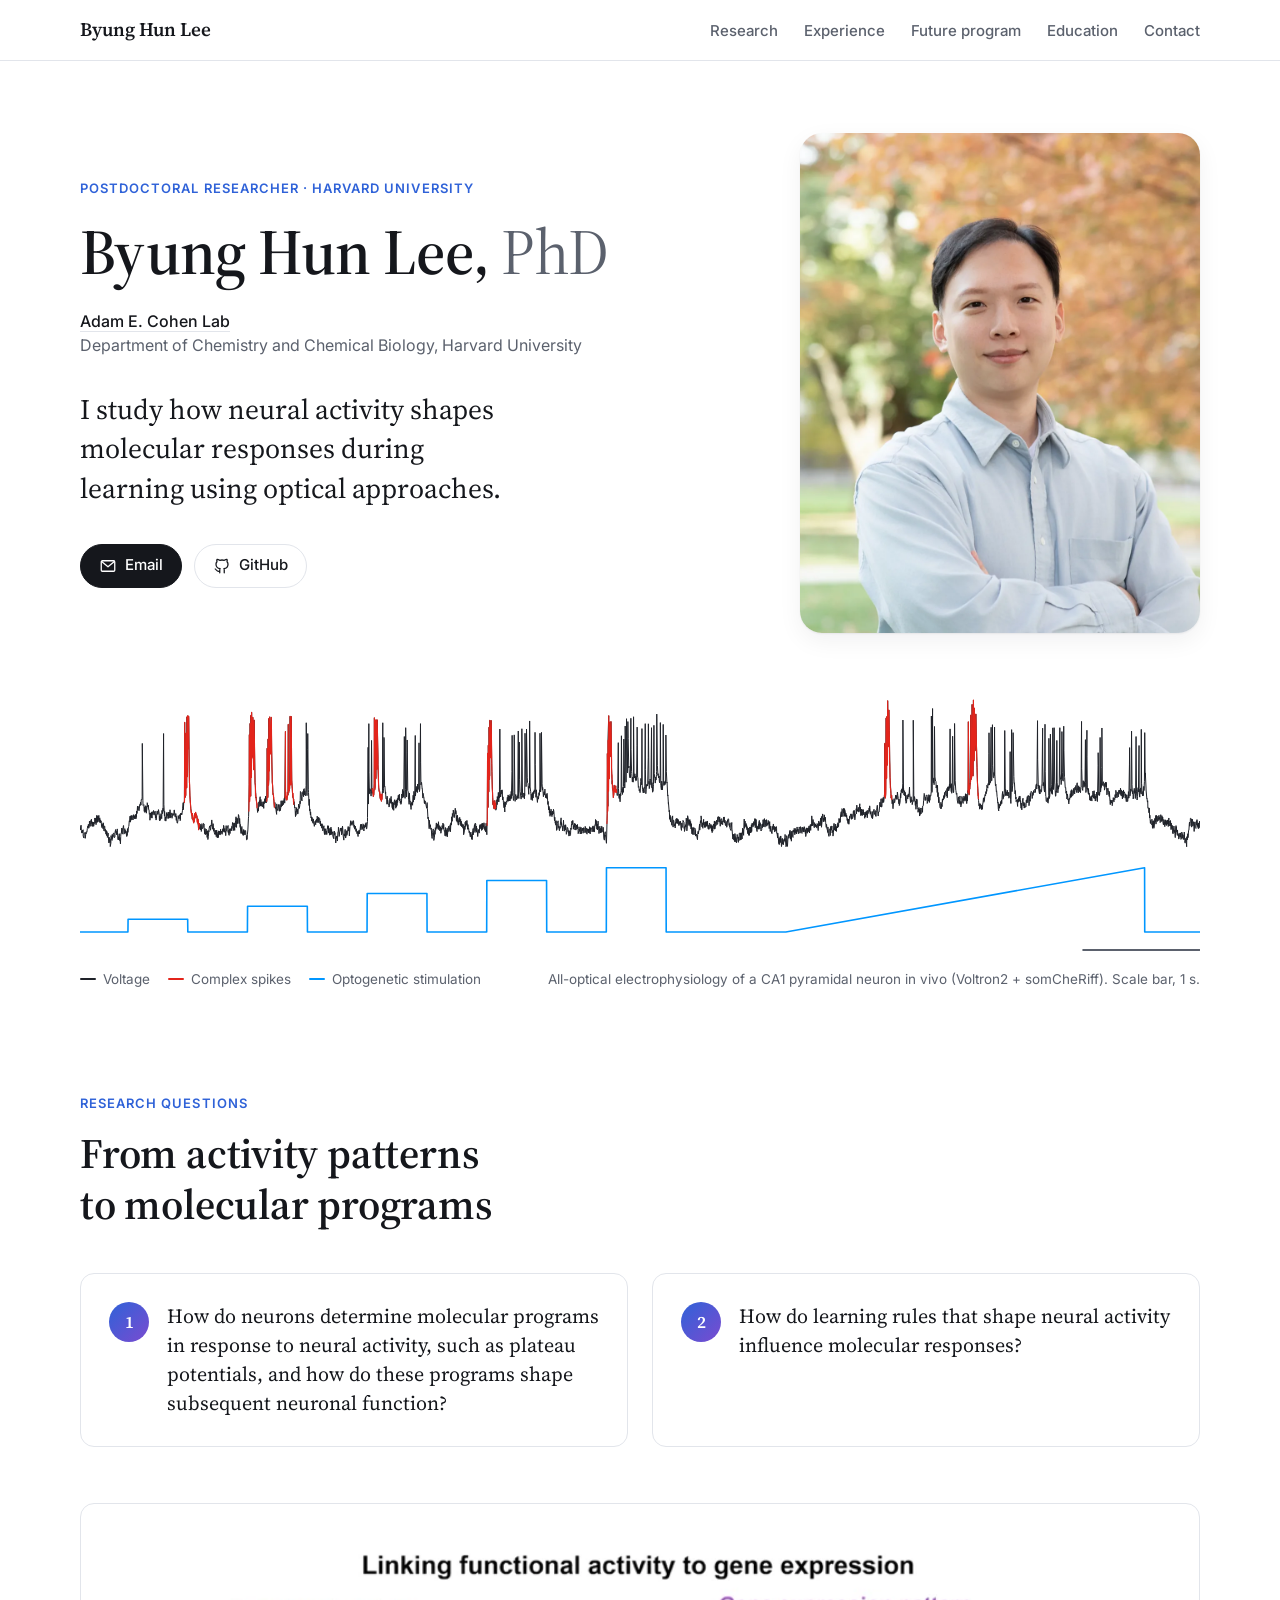
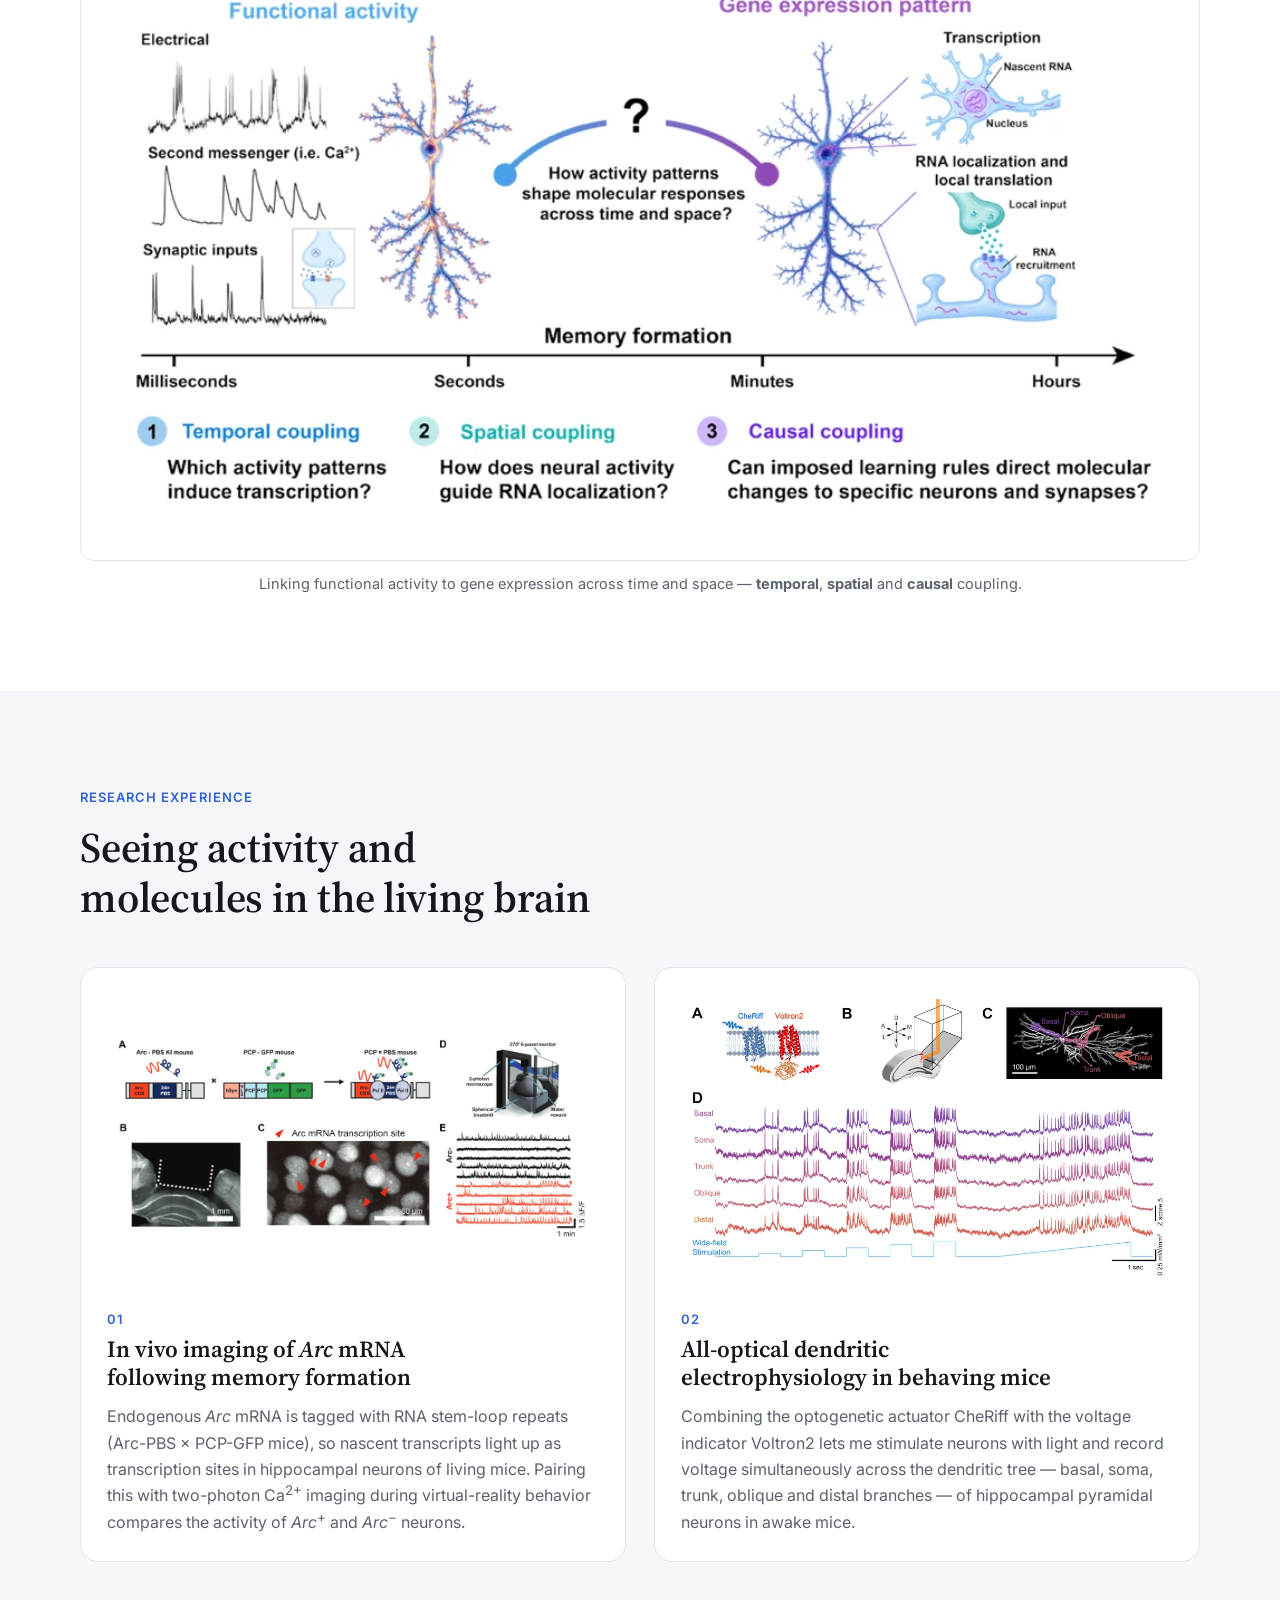
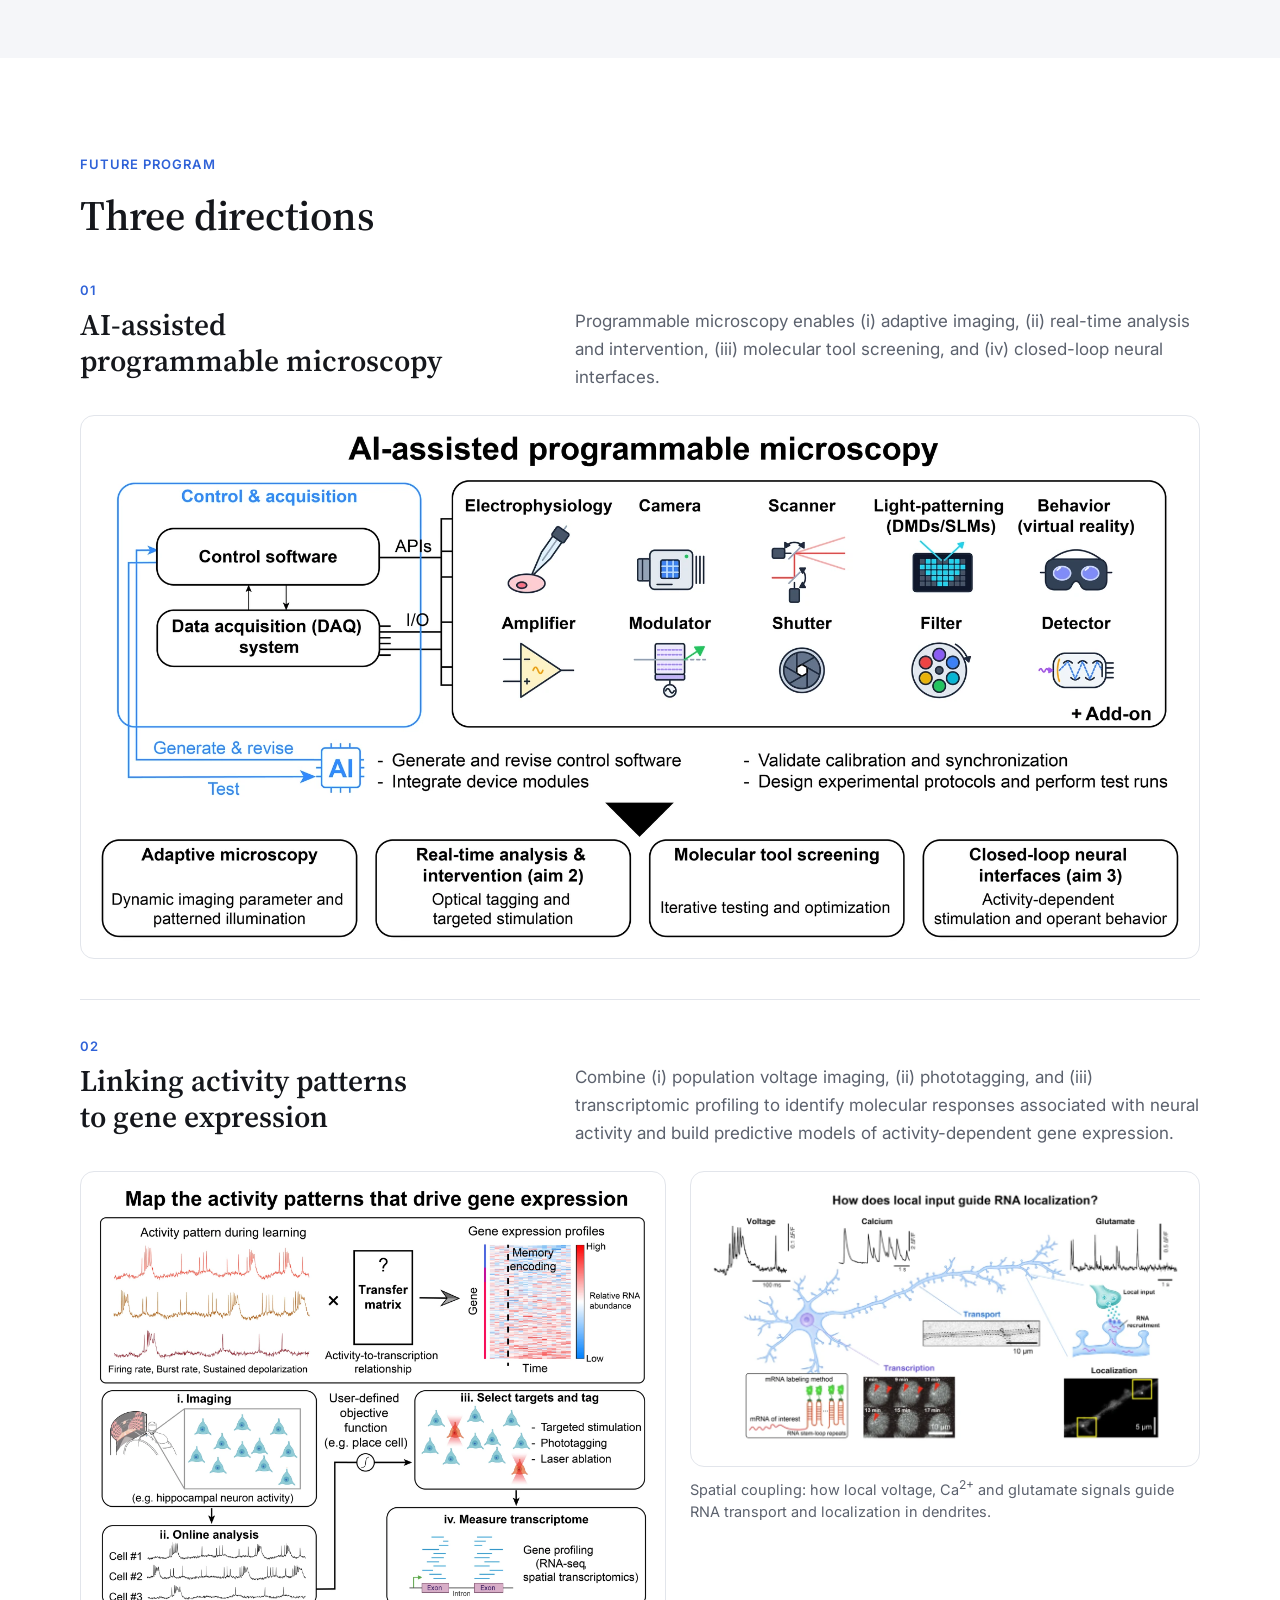
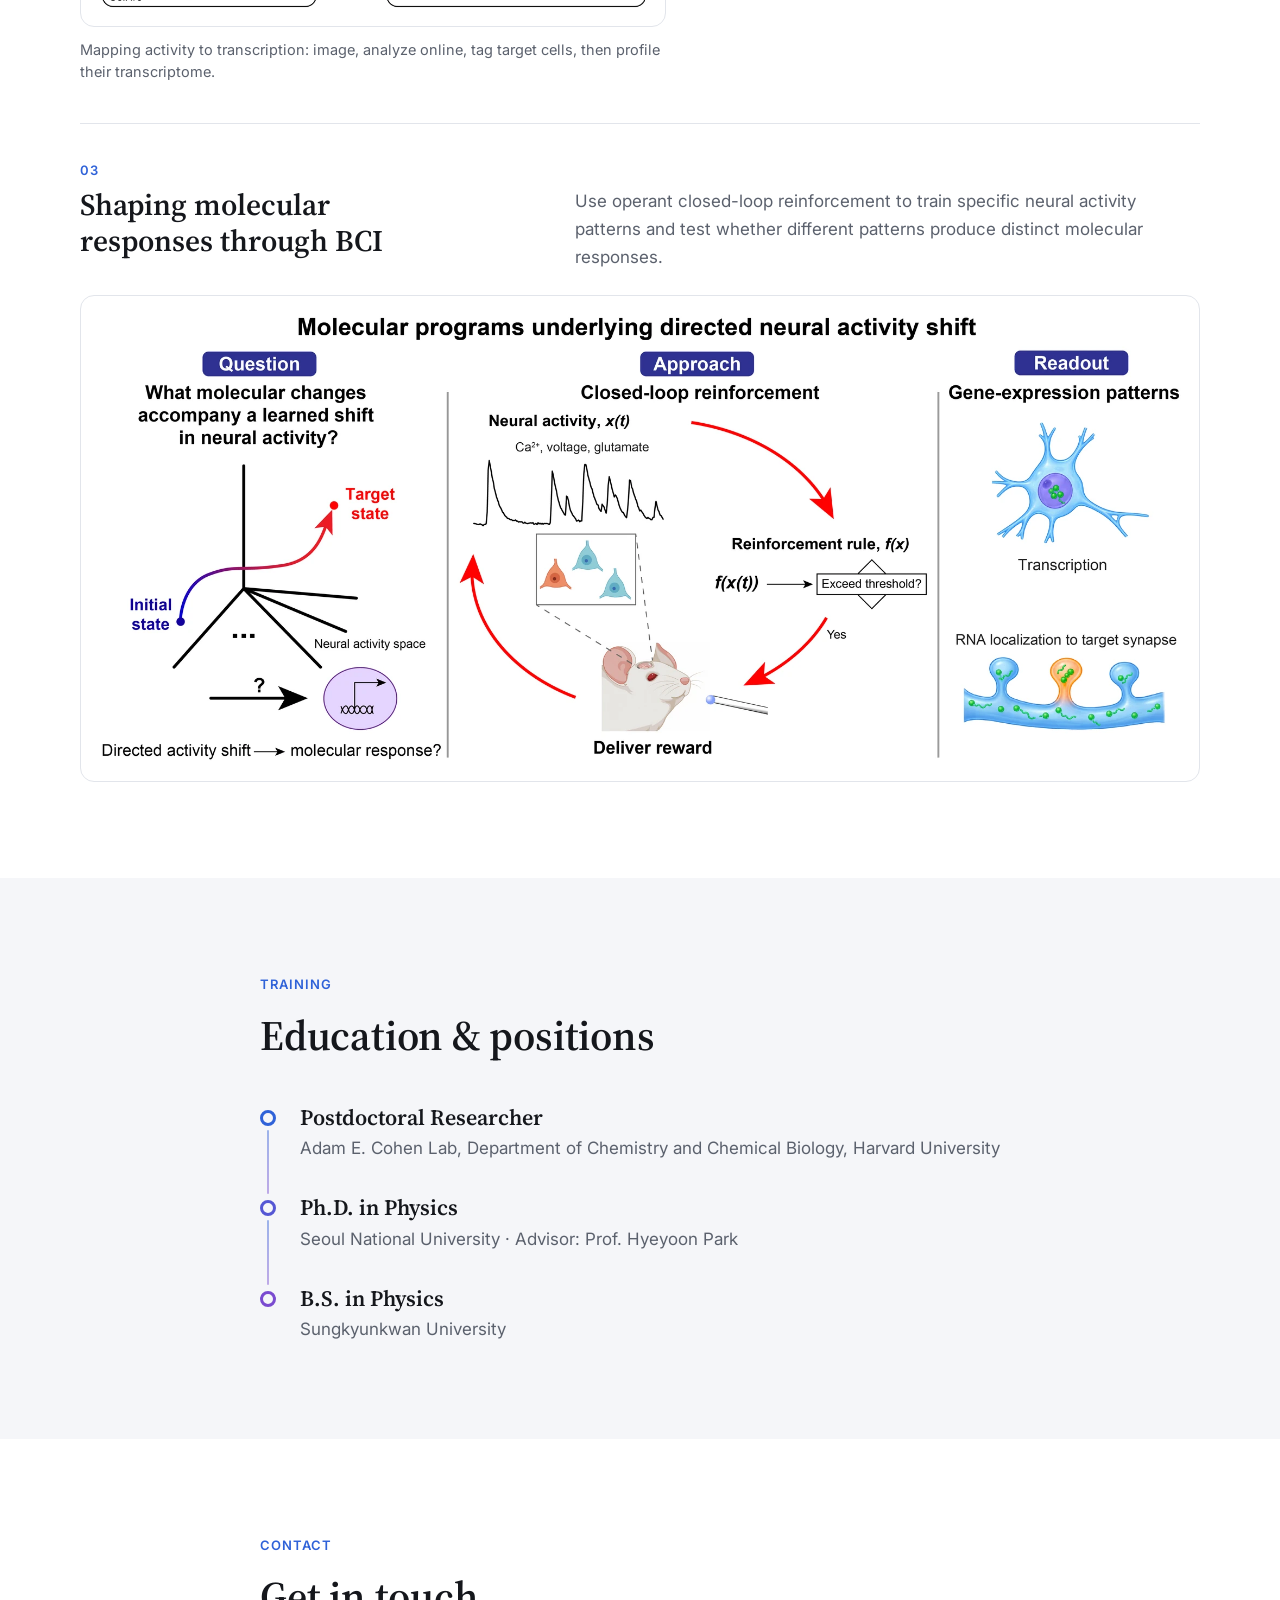
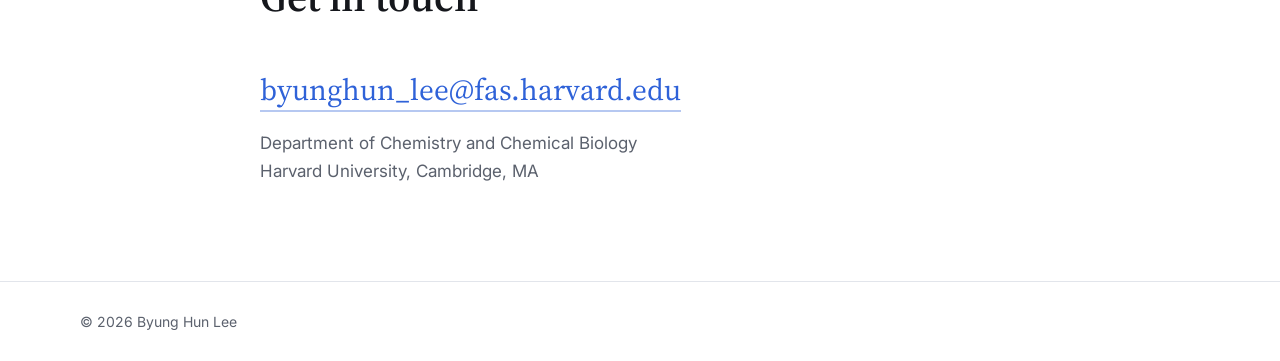
==== index.html @ f87a3210 "Initial personal website Single-page static site built from the application handout: research questi" ====
<!doctype html>
<html lang="en">
<head>
  <meta charset="utf-8">
  <meta name="viewport" content="width=device-width, initial-scale=1">
  <title>Byung Hun Lee, PhD</title>
  <meta name="description" content="Byung Hun Lee, PhD — postdoctoral researcher in the Adam E. Cohen Lab at Harvard University, studying how neural activity shapes molecular responses during learning using optical approaches.">
  <meta name="author" content="Byung Hun Lee">
  <link rel="canonical" href="https://bhlee1117.github.io/">
  <meta name="color-scheme" content="light dark">
  <meta name="theme-color" content="#ffffff" media="(prefers-color-scheme: light)">
  <meta name="theme-color" content="#0e1014" media="(prefers-color-scheme: dark)">

  <meta property="og:type" content="profile">
  <meta property="og:title" content="Byung Hun Lee, PhD">
  <meta property="og:description" content="How neural activity shapes molecular responses during learning — optical approaches in behaving mice.">
  <meta property="og:url" content="https://bhlee1117.github.io/">
  <meta property="og:image" content="https://bhlee1117.github.io/assets/img/og-image.jpg">
  <meta name="twitter:card" content="summary_large_image">

  <link rel="icon" href="assets/img/favicon.svg" type="image/svg+xml">
  <link rel="preconnect" href="https://fonts.googleapis.com">
  <link rel="preconnect" href="https://fonts.gstatic.com" crossorigin>
  <link href="https://fonts.googleapis.com/css2?family=Inter:wght@400;500;600&family=Source+Serif+4:opsz,wght@8..60,400;8..60,600&display=swap" rel="stylesheet">
  <link rel="stylesheet" href="assets/css/style.css">

  <script type="application/ld+json">
  {
    "@context": "https://schema.org",
    "@type": "Person",
    "name": "Byung Hun Lee",
    "honorificSuffix": "PhD",
    "jobTitle": "Postdoctoral Researcher",
    "url": "https://bhlee1117.github.io/",
    "image": "https://bhlee1117.github.io/assets/img/portrait.jpg",
    "affiliation": { "@type": "Organization", "name": "Harvard University, Department of Chemistry and Chemical Biology" },
    "alumniOf": [
      { "@type": "CollegeOrUniversity", "name": "Seoul National University" },
      { "@type": "CollegeOrUniversity", "name": "Sungkyunkwan University" }
    ],
    "sameAs": ["https://github.com/bhlee1117"]
  }
  </script>
</head>
<body>
  <a class="skip" href="#main">Skip to content</a>

  <header class="site-header">
    <nav class="nav container" aria-label="Primary">
      <a class="brand" href="#top">Byung Hun Lee</a>
      <ul class="nav-links">
        <li><a href="#research">Research</a></li>
        <li><a href="#experience">Experience</a></li>
        <li><a href="#future">Future program</a></li>
        <li><a href="#education">Education</a></li>
        <li><a href="#contact">Contact</a></li>
      </ul>
    </nav>
  </header>

  <main id="main">
    <!-- Hero -->
    <section class="hero" id="top">
      <div class="container hero-grid">
        <div class="hero-text">
          <p class="eyebrow">Postdoctoral Researcher · Harvard University</p>
          <h1><span class="nowrap">Byung Hun Lee,</span> <span class="suffix">PhD</span></h1>
          <p class="affiliation">
            <a href="https://cohenweb.rc.fas.harvard.edu/" rel="noopener">Adam E. Cohen Lab</a><br>
            Department of Chemistry and Chemical Biology, Harvard University
          </p>
          <p class="statement">I study how neural activity shapes molecular responses during learning using optical approaches.</p>
          <ul class="hero-links">
            <li><a class="button" href="mailto:byunghun_lee@fas.harvard.edu">
              <svg aria-hidden="true" viewBox="0 0 24 24"><path d="M3 6.5A1.5 1.5 0 0 1 4.5 5h15A1.5 1.5 0 0 1 21 6.5v11a1.5 1.5 0 0 1-1.5 1.5h-15A1.5 1.5 0 0 1 3 17.5z"/><path d="m3.5 6 8.5 7 8.5-7"/></svg>
              Email</a></li>
            <li><a class="button ghost" href="https://github.com/bhlee1117" rel="noopener">
              <svg aria-hidden="true" viewBox="0 0 24 24"><path d="M9 19c-4.3 1.4-4.3-2.5-6-3m12 5v-3.5c0-1 .1-1.4-.5-2 2.8-.3 5.5-1.4 5.5-6a4.6 4.6 0 0 0-1.3-3.2 4.2 4.2 0 0 0-.1-3.2s-1.1-.3-3.5 1.3a12.3 12.3 0 0 0-6.2 0C6.5 2.8 5.4 3.1 5.4 3.1a4.2 4.2 0 0 0-.1 3.2A4.6 4.6 0 0 0 4 9.5c0 4.6 2.7 5.7 5.5 6-.6.6-.6 1.2-.5 2V21"/></svg>
              GitHub</a></li>
          </ul>
        </div>
        <figure class="portrait">
          <picture>
            <source srcset="assets/img/portrait.webp" type="image/webp">
            <img src="assets/img/portrait.jpg" width="960" height="1200" alt="Portrait of Byung Hun Lee">
          </picture>
        </figure>
      </div>
      <div class="container">
        <figure class="trace">
          <svg viewBox="0 -2 748 172" role="img" aria-labelledby="trace-cap">
            <path class="v" d="M0.0 84.3 0.3 86.8 0.7 83.6 0.9 87.1 1.2 88.9 1.5 87.0 1.6 88.7 1.8 86.9 2.1 86.6 2.1 90.8 2.6 92.2 2.8 88.9 3.4 88.5 3.5 92.4 3.8 89.8 3.9 88.5 4.0 89.5 4.2 88.0 4.6 88.4 4.9 85.7 5.3 84.1 5.4 85.0 5.6 83.0 5.8 85.7 6.2 84.6 6.3 80.9 6.8 84.4 7.0 81.7 7.3 80.4 7.5 82.5 7.6 79.6 8.0 84.3 8.3 81.4 8.4 84.4 8.9 83.4 9.0 81.6 9.1 84.4 9.5 81.9 9.8 82.5 9.9 78.8 10.2 82.0 10.3 79.0 10.5 79.0 10.7 83.3 11.2 77.0 11.3 81.9 11.5 77.7 11.6 81.5 12.0 77.3 12.1 80.6 12.6 77.1 12.7 81.5 13.2 78.7 13.3 81.9 13.6 80.0 13.7 81.9 14.1 80.7 14.4 84.4 14.6 85.2 14.8 82.6 15.4 86.0 15.5 82.0 15.6 82.2 16.0 86.7 16.0 87.4 16.1 84.5 16.5 84.2 16.7 87.7 17.0 86.4 17.3 89.6 17.6 87.2 17.7 90.5 18.0 87.9 18.3 91.8 18.8 88.9 18.9 91.2 19.3 95.5 19.3 92.3 19.5 91.6 20.0 95.2 20.1 92.7 20.2 97.9 20.6 95.6 20.7 90.6 21.4 93.8 21.5 89.8 21.7 92.6 21.9 90.1 22.1 91.3 22.1 89.3 22.7 88.8 22.8 92.0 23.3 91.6 23.4 88.2 23.8 86.5 23.9 88.6 24.2 87.7 24.4 90.0 24.5 88.8 24.9 86.1 25.0 88.8 25.4 93.3 25.6 91.3 25.8 93.4 26.2 89.3 26.4 93.8 26.6 92.1 27.0 96.1 27.2 91.0 27.3 89.1 27.6 89.0 27.9 85.5 28.2 89.6 28.3 86.0 28.7 85.9 29.0 83.8 29.1 83.9 29.3 89.6 29.8 89.0 29.9 85.9 30.2 89.0 30.4 87.1 30.8 87.7 30.9 89.5 31.2 91.2 31.4 87.9 31.5 90.5 31.7 85.9 32.0 88.4 32.4 84.6 32.6 84.4 32.9 80.7 33.1 81.4 33.4 77.6 33.6 81.6 34.0 77.5 34.1 80.3 34.2 77.0 34.7 79.9 34.8 77.7 35.3 77.3 35.4 80.1 35.7 76.6 36.0 78.6 36.3 77.3 36.4 79.2 36.7 77.3 36.8 79.4 37.0 76.4 37.4 79.3 37.7 78.4 37.8 74.1 38.1 75.8 38.4 70.9 38.5 73.6 38.8 71.0 39.0 72.3 39.4 74.0 39.6 72.8 39.9 69.8 40.2 70.5 40.4 68.3 40.7 70.2 40.9 66.5 41.4 66.6 41.5 64.7 41.6 29.0 42.0 67.2 42.0 67.5 42.1 70.4 42.6 69.9 42.9 74.4 43.2 71.6 43.3 75.1 43.6 70.6 43.8 74.6 44.3 71.1 44.3 75.6 44.7 72.1 44.9 68.6 45.0 68.9 45.3 71.5 45.7 70.3 45.8 73.2 46.1 73.2 46.3 76.3 46.6 75.7 46.7 80.3 47.1 75.4 47.5 78.7 47.6 78.3 47.8 74.9 48.1 78.9 48.2 74.6 48.5 75.2 48.6 76.5 49.1 73.8 49.4 76.6 49.5 76.9 49.9 74.6 50.2 74.2 50.4 78.9 50.7 76.5 50.8 80.2 51.2 77.1 51.4 74.7 51.6 74.1 51.8 76.3 52.2 76.4 52.4 73.2 52.9 75.9 53.0 79.8 53.1 80.6 53.3 77.4 53.6 80.4 53.8 77.7 54.1 75.9 54.5 79.3 54.6 79.2 54.7 73.8 55.1 75.9 55.5 72.2 55.5 74.3 55.8 22.4 56.0 69.6 56.4 77.5 56.5 74.4 56.8 80.6 57.2 78.1 57.3 80.9 57.8 75.2 57.9 78.4 58.2 79.1 58.3 76.0 58.6 77.3 58.9 74.8 59.1 79.1 59.2 76.0 59.6 74.8 60.0 78.9 60.1 73.3 60.5 78.6 60.9 75.4 61.0 77.1 61.1 77.4 61.5 79.0 61.6 78.4 61.9 75.7 62.3 75.9 62.4 76.9 62.7 77.1 62.8 73.7 63.0 73.4 63.4 78.0 63.8 78.0 63.9 75.9 64.0 75.8 64.3 80.4 64.5 77.8 64.8 81.9 65.1 82.3 65.5 79.7 65.6 77.2 65.9 79.2 66.3 79.3 66.4 77.8 66.7 76.5 66.9 80.6 67.1 80.0 67.1 75.7 67.6 76.7 67.8 75.6 68.0 76.6 68.4 74.0 68.5 72.6 68.9 68.6 69.0 73.3 69.3 68.3 69.7 68.4 69.9 14.9 70.0 53.1 70.2 65.1 70.6 63.8 70.8 22.1 71.2 58.7 71.4 11.3 71.7 51.2 71.9 10.5 72.2 32.6 72.5 10.7 72.6 11.9 73.0 49.3 73.1 55.2 73.4 64.1 73.6 66.7 74.0 72.6 74.3 74.2 74.5 76.8 74.6 75.6 75.0 79.4 75.1 75.9 75.3 79.7 75.5 79.1 75.9 82.1 76.4 78.3 76.4 81.0 76.6 75.9 76.7 79.0 77.1 78.3 77.2 75.0 77.5 78.5 77.7 76.2 78.1 77.7 78.5 82.1 78.6 79.3 78.9 83.0 79.2 86.6 79.4 83.7 79.8 82.6 79.9 85.9 80.2 82.8 80.4 86.7 80.8 83.8 81.0 87.8 81.1 87.3 81.4 82.6 81.5 83.2 81.8 86.0 82.3 85.2 82.4 82.4 82.9 82.8 82.9 85.7 83.3 89.4 83.4 85.7 83.5 85.8 83.7 90.0 84.3 86.2 84.4 89.6 84.7 87.5 84.9 91.8 85.2 87.3 85.4 93.2 85.7 91.2 86.0 87.2 86.1 88.0 86.2 86.0 86.6 84.1 86.8 85.1 87.2 87.0 87.4 83.5 87.6 84.3 88.0 80.1 88.2 82.1 88.4 85.6 88.5 86.3 88.9 82.6 89.3 87.7 89.4 85.5 89.6 86.0 89.7 88.7 90.1 89.8 90.3 87.2 90.7 89.9 90.8 86.9 91.0 91.3 91.3 87.0 91.7 92.1 92.0 89.1 92.2 88.3 92.4 91.9 92.6 87.4 93.0 89.8 93.3 87.5 93.5 89.9 93.6 90.2 93.9 86.3 94.1 89.3 94.5 87.5 94.7 88.0 94.9 89.7 95.0 89.1 95.3 86.0 95.8 87.8 95.9 83.7 96.1 84.4 96.3 88.3 96.7 85.8 96.9 88.3 97.2 87.6 97.3 90.6 97.6 83.9 97.7 87.1 98.1 87.7 98.3 85.5 98.9 83.8 99.0 88.5 99.1 87.1 99.2 89.4 99.6 90.4 99.9 86.0 100.2 89.2 100.3 86.2 100.7 87.3 100.9 85.6 101.3 87.3 101.4 84.4 101.5 85.9 101.9 81.8 102.4 83.1 102.4 87.2 102.5 85.8 102.8 82.1 103.3 87.1 103.4 82.1 103.6 84.9 103.9 80.4 104.2 78.0 104.5 85.1 104.8 78.8 105.0 82.5 105.1 79.3 105.4 82.5 105.6 80.8 105.8 76.5 106.1 77.5 106.4 82.6 106.6 79.1 107.0 85.1 107.0 83.1 107.4 89.1 107.8 89.1 107.9 85.4 108.1 84.5 108.4 88.2 108.6 89.8 108.9 87.9 109.0 90.5 109.3 86.5 109.5 90.2 109.6 87.1 110.2 90.0 110.3 87.3 110.6 87.2 110.8 89.9 111.1 90.4 111.2 93.4 111.7 93.1 111.8 89.6 112.1 86.8 112.5 78.9 112.6 77.7 113.0 56.5 113.1 23.2 113.2 67.9 113.6 15.7 114.0 64.2 114.0 54.3 114.1 10.3 114.5 45.2 114.6 8.2 115.0 38.2 115.4 11.6 115.5 20.5 115.9 44.3 116.0 46.5 116.3 13.4 116.5 28.2 116.9 55.3 117.1 57.2 117.5 65.4 117.6 64.8 117.9 68.2 118.1 69.2 118.5 74.1 118.6 75.1 118.9 72.5 119.1 74.2 119.5 68.0 119.6 71.2 120.0 66.6 120.3 64.6 120.4 68.8 120.7 70.8 120.8 66.4 121.0 71.0 121.2 69.0 121.6 68.0 121.8 70.2 122.1 71.5 122.4 68.0 122.7 72.4 122.8 68.0 123.0 69.3 123.4 65.9 123.8 68.5 123.9 64.2 124.3 68.8 124.5 65.5 124.7 67.7 125.0 32.3 125.1 39.0 125.4 65.1 125.6 26.1 125.9 56.9 126.1 53.3 126.1 12.4 126.5 47.3 126.7 11.3 127.2 36.1 127.5 29.5 127.8 11.6 127.9 24.0 128.0 33.5 128.4 54.9 128.6 56.8 128.9 63.1 129.1 62.7 129.3 66.0 129.5 67.4 129.8 71.6 130.2 68.5 130.5 72.5 130.8 71.6 130.9 73.5 131.3 76.4 131.4 69.4 131.6 71.1 131.6 72.3 132.1 73.9 132.5 70.1 132.6 69.8 132.9 72.9 133.2 74.3 133.5 69.8 133.6 70.4 133.7 74.0 134.1 71.9 134.3 67.3 134.5 71.3 134.9 68.4 135.0 67.3 135.1 70.7 135.7 67.3 135.8 69.9 136.0 68.5 136.2 66.3 136.7 64.7 136.7 68.9 137.2 21.1 137.3 64.9 137.6 64.4 137.7 66.6 138.1 66.8 138.5 64.0 138.7 61.8 138.9 63.5 139.1 16.3 139.4 61.8 139.5 56.6 139.8 60.6 140.0 59.0 140.3 10.9 140.7 56.7 140.9 53.2 141.1 11.0 141.4 53.5 141.5 55.2 141.9 61.8 142.0 62.2 142.1 64.9 142.7 66.3 142.8 69.8 143.0 67.9 143.4 72.1 143.6 71.5 143.9 77.9 144.1 74.4 144.2 77.1 144.6 71.9 144.9 74.7 145.1 72.9 145.4 76.2 145.6 75.6 145.8 72.0 146.1 69.5 146.5 72.4 146.8 70.2 147.0 67.5 147.0 69.3 147.2 61.1 147.7 61.8 147.9 66.8 148.3 67.4 148.3 64.2 148.5 63.3 148.9 61.1 149.3 64.6 149.3 59.6 149.8 59.2 149.9 63.4 150.1 60.8 150.5 64.0 150.7 63.0 151.0 57.1 151.1 15.2 151.5 61.8 151.6 63.9 152.0 32.9 152.1 22.4 152.5 60.0 152.6 61.7 153.0 70.5 153.1 66.3 153.4 74.0 153.5 72.8 153.9 76.8 154.0 74.7 154.3 78.8 154.5 78.0 154.8 80.9 155.0 78.4 155.3 81.8 155.7 82.4 155.8 79.4 156.0 81.0 156.5 84.4 156.8 82.2 157.0 81.0 157.4 83.3 157.5 80.4 157.7 81.9 157.9 79.5 158.2 81.1 158.4 77.6 158.6 78.7 158.8 81.9 159.4 78.3 159.5 81.4 159.5 81.9 159.6 79.5 160.1 79.2 160.4 82.9 160.5 80.9 160.7 84.2 161.3 82.8 161.4 85.6 161.5 84.9 161.6 82.6 162.0 83.2 162.1 87.4 162.9 84.0 163.0 87.8 163.3 89.7 163.4 85.9 163.6 90.0 163.9 87.2 164.1 86.0 164.3 89.6 164.7 87.4 164.8 89.9 165.1 86.4 165.5 83.9 165.7 86.3 165.9 84.1 166.0 88.9 166.1 85.8 166.5 85.7 166.7 90.3 167.3 85.9 167.4 90.1 167.6 84.9 167.9 89.8 168.0 86.5 168.1 88.5 168.6 88.1 168.9 91.1 169.4 92.6 169.5 88.1 169.9 87.5 170.0 90.3 170.3 88.6 170.5 92.7 170.6 92.0 170.8 95.5 171.2 90.8 171.4 92.4 171.7 91.0 171.9 94.2 172.0 92.1 172.3 87.9 172.5 87.9 172.6 85.0 173.1 91.1 173.4 88.2 173.6 87.6 173.9 85.5 174.1 86.1 174.4 87.6 174.5 85.4 174.7 90.1 175.1 88.9 175.3 84.2 175.5 86.1 175.8 91.0 176.2 93.6 176.4 89.4 176.8 90.9 176.9 87.5 177.1 86.4 177.4 92.2 177.8 90.2 177.9 87.6 178.1 87.3 178.2 90.4 178.7 88.3 178.8 86.3 179.1 84.5 179.4 87.4 179.7 85.0 179.9 90.8 180.0 88.7 180.3 84.5 180.8 80.6 180.9 83.8 181.2 81.9 181.4 83.1 181.5 82.4 181.7 81.0 182.4 83.8 182.5 80.5 182.7 80.8 183.0 85.1 183.3 83.5 183.4 86.2 183.6 86.3 183.9 84.2 184.3 87.8 184.5 86.0 184.6 86.1 185.0 89.3 185.2 87.8 185.5 89.4 185.7 91.2 185.8 87.7 186.0 89.5 186.4 86.8 186.5 87.3 186.6 89.5 187.0 86.9 187.4 83.1 187.6 86.7 187.8 83.2 188.0 82.9 188.1 84.8 188.5 86.5 189.0 82.7 189.3 83.2 189.5 85.6 189.6 87.5 189.7 83.6 190.1 85.5 190.5 83.1 190.6 82.6 190.7 84.8 191.1 81.9 191.3 86.1 191.5 86.0 192.0 81.1 192.0 78.6 192.4 31.6 192.6 69.5 192.9 15.8 193.0 48.5 193.3 62.6 193.5 62.6 193.6 59.2 194.1 60.9 194.4 64.2 194.5 62.4 194.7 27.0 195.0 62.5 195.3 59.1 195.6 60.7 195.9 64.4 196.2 63.3 196.5 56.0 196.6 11.9 196.8 60.0 197.1 58.1 197.2 13.6 197.6 52.5 197.7 13.2 198.2 46.3 198.5 13.3 198.5 15.0 199.0 38.0 199.0 43.2 199.4 56.5 199.5 58.7 199.9 61.3 200.1 61.0 200.4 65.3 200.7 66.5 200.8 64.3 201.0 63.0 201.3 67.6 201.6 66.2 202.0 60.6 202.2 15.2 202.4 62.1 202.7 59.2 203.0 25.0 203.1 25.9 203.4 58.0 203.6 57.6 204.0 62.6 204.1 61.4 204.3 65.9 204.9 65.3 205.0 69.6 205.1 64.2 205.4 69.2 205.5 66.9 205.9 69.8 206.2 69.6 206.4 71.5 206.7 70.1 206.9 65.8 207.1 66.7 207.2 68.8 207.8 64.4 207.8 69.2 208.0 66.5 208.5 71.9 208.7 68.3 208.7 73.0 209.3 68.6 209.5 73.7 209.6 71.7 209.8 67.8 210.1 66.6 210.3 70.0 210.6 67.6 210.9 72.3 211.2 66.7 211.4 71.5 211.5 67.0 211.7 70.5 212.0 65.8 212.1 68.5 212.6 63.6 212.8 66.6 213.3 62.9 213.4 67.5 213.7 66.0 213.9 68.9 214.1 67.5 214.3 69.7 214.7 68.7 214.9 62.8 215.2 65.5 215.4 59.8 215.6 59.7 215.7 64.0 216.1 61.0 216.2 65.0 216.6 24.4 217.0 64.4 217.1 65.7 217.4 59.9 217.5 18.5 218.0 61.2 218.1 64.8 218.5 35.2 218.5 26.7 218.9 60.4 219.2 61.3 219.4 66.4 219.6 66.8 219.8 69.7 220.0 62.1 220.3 68.0 220.5 67.4 220.9 71.7 221.1 73.1 221.4 68.6 221.7 69.9 221.8 68.0 222.1 70.3 222.5 63.6 222.6 68.2 223.0 61.0 223.3 63.5 223.4 66.6 223.6 64.6 223.9 23.7 224.0 64.1 224.5 59.5 224.6 61.2 224.9 57.7 225.0 59.9 225.4 61.8 225.5 56.1 225.7 59.9 226.2 58.2 226.4 28.6 226.5 55.3 226.7 61.2 227.0 59.0 227.4 15.8 227.5 41.5 227.7 56.7 228.1 55.0 228.5 59.3 228.6 59.1 229.0 65.5 229.1 62.3 229.4 64.4 229.6 64.5 230.0 68.9 230.1 67.1 230.3 69.3 230.5 67.4 230.6 69.4 231.0 69.6 231.5 72.3 231.7 71.6 231.8 68.5 232.0 72.3 232.4 79.3 232.5 78.2 232.9 80.9 233.2 86.0 233.3 80.3 233.5 83.0 233.7 84.9 234.0 83.3 234.3 86.4 234.6 85.5 234.9 91.3 235.2 92.5 235.4 88.6 235.9 86.1 236.0 90.3 236.1 88.6 236.3 93.8 236.7 91.6 237.0 87.1 237.1 89.7 237.3 85.3 237.6 87.0 237.9 83.1 238.0 82.1 238.1 85.7 238.5 85.9 238.9 82.7 239.3 86.4 239.4 81.3 239.8 86.6 239.8 84.3 240.2 84.0 240.3 87.4 240.7 84.7 241.0 89.0 241.2 88.1 241.5 85.5 241.6 86.6 241.8 83.9 242.3 85.7 242.4 82.2 242.6 86.3 242.9 83.1 243.1 86.3 243.3 87.6 243.5 87.3 243.8 90.7 244.1 85.2 244.4 91.0 244.6 86.8 244.9 90.3 245.2 85.7 245.3 91.4 245.6 88.1 245.9 85.5 246.2 84.3 246.3 87.9 246.7 86.8 246.8 85.1 247.3 83.2 247.4 88.0 247.7 82.0 247.8 83.5 248.1 83.4 248.2 78.0 248.6 81.0 248.7 75.8 249.1 77.9 249.3 73.5 249.7 76.6 249.9 78.6 250.0 78.2 250.5 73.4 250.6 72.3 251.0 76.1 251.0 73.8 251.4 80.7 251.7 77.2 251.9 81.6 252.1 77.0 252.4 82.5 252.7 83.6 252.8 80.8 253.3 78.7 253.3 81.5 253.6 78.4 253.9 83.2 254.2 79.7 254.4 84.1 254.7 81.0 254.8 84.5 255.1 84.7 255.1 82.6 255.8 85.7 255.9 83.1 256.1 84.5 256.2 90.0 256.6 88.2 257.0 84.2 257.1 86.5 257.2 81.7 257.6 84.5 257.7 80.8 258.0 83.7 258.4 80.4 258.6 81.7 258.9 86.4 259.1 83.2 259.3 86.0 259.5 85.5 259.9 88.6 260.1 87.6 260.5 90.4 260.7 91.4 260.8 88.7 261.1 88.2 261.5 92.9 261.7 89.9 261.9 93.3 262.1 90.4 262.3 87.1 262.6 85.8 262.6 90.1 263.0 87.0 263.5 83.2 263.8 88.5 263.9 82.2 264.3 82.7 264.4 87.4 264.8 84.2 264.9 88.3 265.0 85.6 265.4 88.1 265.6 91.2 265.9 88.4 266.2 86.5 266.3 88.4 266.7 88.9 266.9 83.8 267.2 86.2 267.2 83.2 267.8 85.4 267.9 83.0 268.2 87.1 268.4 82.5 268.8 86.5 269.0 82.2 269.1 86.0 269.1 83.1 269.7 85.0 269.8 82.0 270.0 84.5 270.4 87.1 270.6 84.4 270.9 88.0 271.0 88.2 271.2 82.3 271.7 90.0 271.9 81.8 272.0 79.8 272.2 35.6 272.5 71.7 272.7 30.3 273.0 61.3 273.2 18.2 273.6 50.7 273.7 13.6 274.2 38.6 274.5 20.6 274.6 13.7 275.0 42.4 275.1 47.6 275.5 61.7 275.6 65.0 275.8 69.9 276.0 67.4 276.4 72.4 276.7 72.6 276.8 69.1 277.0 67.2 277.3 72.6 277.5 68.9 277.7 73.6 278.2 72.0 278.4 66.6 278.6 69.9 278.7 64.5 279.0 67.7 279.4 61.7 279.7 68.1 279.9 63.2 280.1 65.5 280.4 19.4 280.7 59.8 280.9 64.8 281.3 62.2 281.4 60.2 281.8 62.8 281.9 60.0 282.1 62.3 282.2 66.8 282.5 64.7 282.8 68.5 283.2 72.0 283.3 67.9 283.7 74.8 283.8 69.4 284.0 71.3 284.1 68.2 284.6 69.8 284.7 67.6 285.1 68.3 285.4 65.0 285.6 67.6 285.9 63.4 286.2 67.6 286.2 64.0 286.8 67.3 286.9 64.1 287.2 67.4 287.2 63.1 287.7 66.3 288.0 61.0 288.1 65.7 288.5 47.8 288.6 23.6 288.9 64.0 289.2 64.4 289.5 67.1 289.7 65.7 289.8 62.0 290.0 23.3 290.4 63.6 290.6 67.7 290.7 64.5 291.0 63.1 291.4 66.3 291.6 66.8 291.9 64.0 292.1 65.8 292.4 62.8 292.7 20.7 292.9 64.3 293.1 65.8 293.4 28.1 293.6 53.0 293.9 61.3 294.1 62.1 294.5 65.7 294.6 66.2 294.9 63.8 295.1 19.2 295.5 61.5 295.5 59.3 295.6 65.0 296.3 64.9 296.4 62.1 296.8 66.0 296.9 62.4 297.0 63.9 297.2 22.2 297.8 55.5 297.9 57.9 298.0 56.5 298.2 19.4 298.7 52.0 298.9 55.3 299.2 55.7 299.5 60.2 299.7 63.0 299.7 57.7 300.2 58.9 300.3 14.0 300.6 58.1 301.0 61.3 301.1 62.4 301.3 66.6 301.8 62.6 301.9 65.2 302.1 67.1 302.3 61.8 302.6 65.5 303.0 61.0 303.1 62.7 303.4 60.0 303.8 61.6 303.9 21.6 304.0 43.0 304.4 62.9 304.5 65.0 304.8 60.0 305.0 63.5 305.4 67.6 305.5 68.4 305.8 64.4 306.2 66.2 306.5 61.9 306.8 63.7 307.0 60.0 307.1 61.4 307.2 22.2 307.6 61.4 308.0 57.7 308.1 57.8 308.2 21.6 308.6 56.0 308.9 60.2 309.0 58.4 309.5 64.6 309.5 64.0 309.9 61.3 310.4 63.4 310.4 60.5 310.5 59.5 310.6 63.1 311.1 65.4 311.2 63.0 311.6 65.7 311.7 62.7 312.0 62.3 312.5 69.8 312.6 67.7 313.0 73.4 313.3 71.1 313.5 75.5 313.6 72.5 313.9 77.7 314.1 74.2 314.3 76.8 314.6 72.9 315.0 76.9 315.2 77.9 315.5 74.4 315.5 76.8 315.6 74.4 316.1 76.2 316.2 73.0 316.5 74.5 316.9 80.6 317.1 78.3 317.4 82.3 317.6 81.0 317.8 83.6 318.0 80.6 318.3 87.1 318.7 86.1 318.8 82.5 319.3 80.7 319.5 85.2 319.6 84.4 320.0 86.5 320.2 87.3 320.5 84.4 320.6 85.7 320.7 83.8 321.3 78.7 321.5 83.8 321.6 81.9 322.0 84.9 322.1 84.4 322.4 87.5 322.8 83.7 322.9 80.3 323.0 82.4 323.4 86.5 323.5 87.6 323.7 83.7 324.2 86.8 324.3 83.3 324.6 85.5 324.8 89.7 325.0 89.0 325.5 85.1 325.9 86.0 326.0 88.0 326.1 87.1 326.5 90.9 326.7 90.4 327.0 87.3 327.1 87.7 327.2 90.7 327.6 90.0 327.8 85.5 328.0 86.5 328.3 82.4 328.6 80.8 329.0 83.2 329.1 80.4 329.4 84.0 329.5 86.3 329.7 83.8 330.1 84.9 330.3 82.4 330.6 86.8 330.8 82.7 331.1 83.8 331.2 86.9 331.7 83.5 332.0 86.1 332.2 83.1 332.4 85.9 332.6 84.7 332.7 89.3 333.2 87.3 333.3 86.1 333.8 87.8 333.9 84.7 334.1 89.5 334.1 86.2 334.7 85.1 334.9 89.3 335.0 87.8 335.4 85.6 335.5 87.3 335.9 85.5 336.0 89.0 336.3 85.3 336.7 85.4 336.8 88.1 337.3 88.7 337.4 84.4 337.8 85.6 337.8 88.3 338.1 85.5 338.2 89.2 338.7 89.6 338.9 86.0 339.3 87.7 339.4 86.4 339.6 88.8 339.6 86.1 340.2 88.7 340.3 84.6 340.7 89.5 341.0 85.2 341.1 87.2 341.3 85.5 341.9 85.7 342.0 88.1 342.2 86.7 342.3 84.4 342.7 84.1 342.9 87.9 343.3 84.4 343.4 87.2 343.5 88.2 343.9 83.2 344.2 83.2 344.3 79.8 344.7 84.2 344.8 80.5 345.2 86.3 345.5 82.8 345.7 86.8 346.0 80.9 346.1 83.9 346.4 86.3 346.6 89.2 347.0 85.9 347.2 84.3 347.5 88.8 347.5 85.7 348.0 87.2 348.2 88.5 348.4 84.3 348.5 84.3 348.9 87.8 349.4 88.4 349.4 85.0 349.6 87.3 349.8 92.1 350.2 93.6 350.3 90.1 350.8 88.0 350.8 91.0 351.0 90.4 351.4 94.3 351.6 95.7 352.0 80.4 352.1 76.0 352.2 35.8 352.6 71.0 352.6 26.9 353.1 10.5 353.5 51.9 353.6 52.5 353.7 14.8 354.1 37.8 354.5 21.7 354.6 14.4 355.0 40.1 355.0 45.3 355.4 56.2 355.5 53.9 355.9 60.6 356.0 60.5 356.2 65.1 356.5 63.0 356.8 57.0 357.1 61.2 357.3 59.3 357.8 57.4 357.9 61.5 358.2 59.8 358.4 61.8 358.6 62.6 358.7 63.8 359.1 63.6 359.5 28.5 359.6 59.1 360.0 65.3 360.1 65.8 360.2 62.8 360.7 68.0 361.0 62.5 361.1 64.1 361.4 60.5 361.6 23.9 361.9 61.6 362.1 59.3 362.3 63.1 362.6 58.3 362.9 61.7 363.0 57.7 363.2 26.1 363.7 55.7 363.8 58.8 364.0 54.4 364.1 17.4 364.7 54.9 365.0 12.5 365.1 25.9 365.5 48.0 365.6 48.7 365.9 14.4 366.1 25.7 366.5 45.4 366.6 44.1 367.0 50.7 367.4 52.1 367.5 50.2 367.6 51.7 367.9 12.2 368.0 33.1 368.4 47.9 368.5 49.1 368.9 54.7 369.1 51.5 369.4 54.9 369.6 53.3 369.7 11.2 370.0 48.1 370.3 52.1 370.6 49.3 371.0 53.5 371.2 50.9 371.2 54.0 371.7 53.6 372.0 30.6 372.1 18.1 372.4 51.5 372.6 52.0 372.9 58.3 373.2 57.8 373.5 60.7 373.8 59.6 374.0 61.9 374.1 61.7 374.5 54.5 374.6 52.4 374.9 56.4 375.1 56.7 375.3 19.1 375.5 56.9 375.7 59.9 376.2 62.1 376.4 59.1 376.8 61.9 376.8 58.3 377.2 59.1 377.5 15.8 377.6 46.4 377.9 62.6 378.1 60.0 378.4 56.4 378.9 57.3 379.0 56.4 379.1 57.5 379.5 38.4 379.6 15.9 380.0 56.3 380.0 54.3 380.2 59.2 380.5 57.2 380.7 52.8 381.2 53.7 381.3 56.6 381.7 18.5 381.9 58.6 382.0 55.2 382.4 61.6 382.5 58.2 382.6 61.1 383.0 56.6 383.3 16.9 383.5 49.1 383.9 52.5 384.2 55.5 384.5 51.4 384.7 53.5 385.0 49.8 385.1 47.6 385.2 9.4 385.6 43.6 386.0 50.4 386.1 49.2 386.4 52.1 386.8 50.7 386.9 54.2 387.1 55.3 387.5 50.6 387.6 15.1 387.9 57.1 388.3 60.0 388.4 55.9 388.5 54.2 388.9 60.1 389.0 59.4 389.4 53.9 389.5 16.3 389.8 56.1 390.0 57.1 390.5 54.5 390.6 56.7 391.0 53.9 391.1 55.7 391.3 23.4 391.6 47.8 392.0 55.5 392.1 55.0 392.5 64.0 392.6 63.4 393.0 69.6 393.0 68.5 393.5 74.7 393.6 73.7 393.8 79.7 394.0 76.8 394.4 81.4 394.5 77.8 394.9 81.5 395.3 83.7 395.4 79.7 395.8 77.4 395.9 82.5 396.1 84.9 396.3 80.2 396.6 80.4 396.9 84.3 397.4 82.6 397.5 85.5 397.6 84.4 397.8 81.3 398.1 79.4 398.5 82.4 398.6 78.9 399.0 82.5 399.1 79.5 399.1 82.2 399.6 79.9 399.7 82.9 400.0 83.9 400.2 81.1 400.6 83.2 400.8 81.5 401.0 80.9 401.4 85.8 401.7 87.1 401.9 82.1 402.0 82.7 402.1 85.1 402.6 84.7 402.7 80.4 403.4 81.8 403.5 85.8 403.6 84.5 403.7 87.8 404.1 86.1 404.3 83.3 404.6 84.9 404.9 78.9 405.1 81.3 405.3 87.4 405.6 84.2 405.8 77.3 406.4 80.1 406.5 83.2 406.7 83.8 407.0 80.2 407.1 83.1 407.3 79.8 407.5 84.4 407.8 81.1 408.1 86.2 408.3 82.6 408.7 89.4 408.8 85.2 409.3 89.9 409.4 85.2 409.6 85.1 410.0 88.2 410.1 90.0 410.2 85.5 410.9 85.8 411.0 89.8 411.1 87.2 411.1 90.9 411.7 89.6 412.0 91.6 412.4 93.3 412.5 90.0 412.8 87.7 413.0 89.5 413.0 89.1 413.4 86.7 413.8 82.9 413.9 86.9 414.0 85.6 414.4 80.6 414.7 82.1 414.8 77.4 415.1 79.9 415.4 84.7 415.6 82.0 415.8 85.1 416.0 85.7 416.5 79.7 416.6 83.3 416.7 81.7 417.2 85.1 417.5 81.5 417.6 85.1 417.8 81.3 418.4 81.6 418.5 84.3 418.6 81.2 418.8 84.4 419.0 80.8 419.4 85.8 419.9 86.4 420.0 83.6 420.0 86.2 420.4 82.2 420.8 83.1 420.9 85.7 421.0 85.2 421.4 83.1 421.8 87.5 421.9 83.8 422.2 88.6 422.3 84.1 422.6 87.6 422.7 84.5 423.1 82.9 423.4 86.0 423.7 80.8 423.8 86.2 424.1 86.2 424.5 83.1 424.6 81.2 424.8 83.8 425.1 80.3 425.5 83.1 425.9 82.9 426.0 78.3 426.0 81.4 426.3 77.8 426.8 79.4 426.9 81.6 427.2 78.1 427.4 81.4 427.6 84.3 427.7 80.7 428.3 79.2 428.3 83.0 428.8 80.8 428.9 82.0 429.2 83.3 429.3 80.8 429.9 78.2 430.0 81.6 430.2 78.1 430.5 82.0 430.8 80.3 430.9 82.9 431.2 83.9 431.3 81.9 431.6 81.1 431.9 85.0 432.2 84.0 432.5 80.0 432.5 81.4 433.0 79.3 433.2 79.7 433.4 83.7 433.8 82.9 433.9 85.0 434.1 82.0 434.2 86.1 434.8 87.2 434.9 84.9 435.3 81.8 435.4 86.2 435.5 86.7 436.0 92.9 436.3 89.7 436.5 91.1 436.7 93.6 436.8 89.7 437.3 94.7 437.4 89.2 437.6 90.4 438.0 94.7 438.1 91.8 438.4 95.4 438.6 93.9 438.9 89.8 439.1 91.3 439.4 93.2 439.7 95.1 439.9 91.4 440.1 93.9 440.3 89.0 440.9 89.0 440.9 93.6 441.2 92.1 441.3 88.8 441.5 93.4 441.7 88.7 442.2 92.8 442.5 85.6 442.7 89.1 442.7 86.2 443.2 90.4 443.5 81.7 443.6 79.5 443.8 85.7 444.2 80.9 444.5 84.5 444.9 82.5 445.0 85.2 445.2 83.4 445.5 86.7 445.5 84.6 445.9 89.0 446.2 89.5 446.3 85.5 446.6 90.4 446.7 87.0 447.1 90.4 447.3 84.8 447.8 88.8 447.9 84.8 448.2 88.5 448.4 83.3 448.6 87.8 448.8 82.2 449.1 82.4 449.4 84.9 449.6 84.5 450.0 81.2 450.2 83.8 450.5 81.1 450.7 79.2 451.0 85.3 451.1 84.1 451.2 79.4 451.7 80.1 451.8 86.3 452.2 87.9 452.3 84.4 452.8 86.2 452.9 84.0 453.0 86.3 453.2 82.6 453.7 80.4 453.9 85.6 454.1 86.3 454.2 81.9 454.7 84.5 454.8 87.5 455.3 86.6 455.5 83.0 455.7 85.4 455.9 82.7 456.1 83.6 456.2 80.0 456.6 84.7 456.8 79.8 457.1 79.2 457.5 84.9 457.6 80.1 457.7 83.8 458.0 83.0 458.4 80.7 458.5 79.9 458.6 84.3 459.0 82.0 459.4 83.7 459.6 80.4 459.9 82.9 460.1 81.9 460.3 85.9 460.6 81.2 460.9 86.8 461.0 87.8 461.3 84.3 461.5 86.1 461.9 89.0 462.2 89.3 462.4 84.4 462.8 86.9 462.9 83.9 463.1 82.8 463.4 86.3 463.7 84.4 464.0 88.2 464.1 86.9 464.4 84.9 464.8 87.5 465.0 84.5 465.2 85.7 465.3 88.9 465.5 88.7 465.9 92.1 466.0 88.8 466.4 92.8 466.8 96.0 466.9 92.1 467.0 96.6 467.2 92.5 467.8 90.9 467.9 95.2 468.0 90.8 468.5 97.9 468.6 97.1 468.8 92.6 469.2 92.5 469.3 96.3 469.6 93.2 469.7 96.7 470.1 94.5 470.5 92.6 470.7 94.4 470.9 89.8 471.0 91.9 471.5 98.0 471.8 97.5 472.0 92.3 472.0 90.6 472.2 95.3 472.5 97.8 472.8 92.2 473.4 89.8 473.4 92.4 473.7 91.2 473.9 87.9 474.0 90.2 474.2 87.0 474.6 93.0 475.0 87.8 475.1 94.3 475.3 89.4 475.6 87.5 475.8 91.2 476.2 91.8 476.3 86.8 476.8 88.3 477.0 85.7 477.4 90.0 477.5 87.0 477.9 88.6 478.0 85.8 478.4 89.5 478.5 86.9 478.6 89.3 478.9 84.8 479.1 85.9 479.4 87.9 479.5 86.2 479.8 89.3 480.0 88.8 480.3 84.8 480.7 86.0 480.8 89.0 481.1 88.1 481.2 84.6 481.7 85.4 481.8 88.5 482.2 89.1 482.5 84.9 482.7 85.3 482.8 87.4 483.1 88.2 483.2 85.3 483.6 88.1 483.7 84.6 484.2 86.8 484.5 89.4 484.5 86.6 484.7 91.2 485.0 89.3 485.1 85.4 485.7 89.0 485.9 85.7 486.1 88.2 486.4 85.3 486.5 87.8 486.9 84.1 487.2 88.8 487.3 85.1 487.8 83.2 488.0 87.1 488.1 85.0 488.4 82.9 488.6 84.1 488.7 77.4 489.2 84.0 489.5 79.9 489.6 79.8 489.9 82.7 490.4 85.3 490.5 81.9 490.7 82.2 490.9 84.2 491.3 82.8 491.4 84.8 491.7 83.5 491.8 85.3 492.2 85.3 492.3 82.5 492.6 82.8 492.9 86.5 493.0 87.2 493.4 80.8 493.5 82.1 493.8 84.0 494.0 81.9 494.3 84.0 494.6 78.9 495.0 83.6 495.2 77.8 495.2 85.0 495.7 80.2 495.9 76.1 496.1 76.4 496.5 81.3 496.6 78.9 497.0 81.1 497.1 76.7 497.3 80.1 497.8 78.3 498.0 81.9 498.0 81.9 498.4 85.1 498.6 83.1 498.9 86.5 499.1 86.6 499.4 88.5 499.5 84.8 499.8 89.4 500.2 91.1 500.3 86.5 500.8 86.1 501.0 90.5 501.1 90.5 501.3 84.5 501.7 84.2 501.8 87.0 502.2 84.2 502.3 88.7 502.7 87.1 502.9 90.9 503.2 88.7 503.4 83.5 503.6 82.4 504.0 86.9 504.2 86.0 504.5 82.9 504.5 87.5 504.9 84.6 505.2 87.8 505.3 84.6 505.6 85.4 505.8 83.0 506.0 85.4 506.1 82.0 506.6 84.6 506.9 79.1 507.3 81.9 507.5 79.4 507.7 81.7 508.0 76.8 508.4 74.6 508.5 78.0 508.7 76.7 508.9 72.6 509.4 73.1 509.5 77.9 509.6 76.4 509.9 72.4 510.1 75.5 510.5 72.5 510.5 77.7 510.6 72.9 511.1 74.3 511.3 77.8 511.5 75.6 511.9 78.3 512.0 76.9 512.4 80.5 512.5 79.2 512.8 82.5 513.2 82.4 513.3 79.5 513.5 83.0 514.0 77.7 514.2 78.6 514.5 76.8 514.9 76.0 515.0 79.3 515.2 79.7 515.4 76.4 515.6 76.2 515.8 79.3 516.1 79.1 516.5 74.4 516.8 74.0 517.0 77.9 517.0 73.7 517.4 79.0 517.5 80.0 517.9 76.2 518.4 75.8 518.4 72.6 518.5 76.0 518.8 70.2 519.0 72.5 519.4 74.4 519.8 71.7 519.9 74.5 520.1 74.9 520.5 72.2 520.8 69.3 520.9 74.5 521.2 71.6 521.5 77.3 521.6 73.0 521.9 76.8 522.1 72.8 522.5 77.2 522.6 74.6 522.7 73.4 523.2 73.2 523.4 76.7 523.5 74.8 524.0 77.3 524.1 79.0 524.4 74.9 524.7 78.0 524.9 74.6 525.4 76.9 525.4 74.6 525.5 74.0 525.8 78.7 526.2 73.6 526.4 75.8 526.8 75.3 527.0 72.1 527.2 74.4 527.4 70.7 527.6 72.5 527.8 76.3 528.1 74.5 528.5 77.6 528.6 77.3 529.0 78.9 529.1 74.5 529.3 79.3 529.5 78.0 529.9 74.0 530.3 73.0 530.5 76.5 530.6 76.3 530.9 75.1 531.1 73.8 531.4 77.6 531.7 77.8 531.8 74.8 532.0 73.9 532.4 70.8 532.5 70.3 532.9 76.1 533.1 77.5 533.3 74.8 533.7 74.8 534.0 70.9 534.2 68.3 534.5 71.4 534.7 69.6 535.0 66.0 535.1 67.9 535.3 71.5 535.6 71.3 535.7 65.8 536.0 66.6 536.1 68.6 536.5 65.0 536.7 68.4 537.0 66.5 537.4 61.7 537.5 29.0 537.9 65.5 538.1 62.8 538.4 12.1 538.6 52.5 538.9 11.1 539.1 43.6 539.4 0.5 539.5 8.3 539.8 31.2 540.2 6.7 540.5 20.3 540.6 26.5 541.0 51.6 541.1 53.6 541.5 60.6 541.6 62.6 541.7 65.4 542.1 63.8 542.4 69.3 542.6 66.6 543.0 72.6 543.0 71.6 543.4 68.1 543.7 65.9 543.9 68.6 544.1 68.6 544.4 66.3 544.5 65.8 544.8 63.5 545.1 66.3 545.3 63.8 545.7 66.4 545.9 61.5 546.2 63.9 546.5 65.8 546.7 66.7 546.9 69.3 547.1 66.3 547.2 70.5 547.7 68.3 548.0 62.4 548.1 65.5 548.5 60.2 548.6 61.6 548.9 59.3 549.2 62.2 549.5 55.6 549.6 13.4 550.0 61.0 550.0 58.7 550.3 63.5 550.7 60.6 550.9 64.1 551.2 61.7 551.4 67.1 551.5 63.4 551.6 69.0 552.0 68.7 552.3 64.0 552.5 63.6 552.8 66.1 553.2 62.7 553.3 64.3 553.6 64.8 554.0 58.2 554.1 62.2 554.4 65.5 554.7 68.5 555.0 64.6 555.2 65.5 555.3 67.9 555.7 66.7 555.8 69.9 556.4 67.0 556.5 59.8 556.5 13.5 556.9 67.8 557.1 67.6 557.3 64.5 557.6 66.0 557.9 70.4 558.1 67.6 558.3 73.0 558.7 66.1 558.8 69.4 559.0 66.4 559.3 71.8 559.6 73.0 559.7 75.0 560.3 71.8 560.5 74.9 560.6 72.7 560.7 77.5 561.3 76.3 561.4 73.0 561.6 72.1 561.8 75.9 562.3 75.3 562.4 72.1 562.7 74.9 562.8 70.8 563.2 70.6 563.4 67.3 563.5 66.2 563.8 62.4 564.0 63.1 564.4 67.1 564.7 65.0 564.9 67.0 565.0 66.3 565.1 63.7 565.8 63.6 565.8 69.1 566.2 68.1 566.2 65.1 566.6 67.5 566.9 63.2 567.3 68.4 567.5 63.7 567.6 67.0 567.7 63.8 568.2 64.2 568.5 61.2 568.6 10.7 569.0 61.7 569.1 61.2 569.4 5.7 569.5 52.0 569.9 55.3 570.3 52.0 570.4 56.6 570.5 53.4 570.7 17.7 571.0 51.4 571.4 54.2 571.7 54.5 571.8 58.8 572.2 56.9 572.5 61.8 572.7 57.0 572.9 64.6 573.1 61.8 573.5 68.6 573.6 64.8 573.9 69.0 574.1 69.1 574.4 72.1 574.9 72.5 575.0 68.3 575.2 72.6 575.3 69.4 575.8 71.2 576.0 66.2 576.0 68.1 576.4 65.9 576.5 66.8 576.9 63.8 577.2 65.8 577.4 61.8 577.5 64.8 577.7 62.3 578.2 60.6 578.3 63.5 578.9 64.2 579.0 59.1 579.2 65.3 579.5 58.3 579.6 58.0 579.8 60.7 580.2 57.9 580.3 60.5 580.7 56.1 580.8 59.0 581.1 19.3 581.3 58.5 581.5 56.6 581.9 61.3 582.0 55.9 582.2 62.3 582.5 60.2 582.8 24.2 583.1 58.7 583.4 61.9 583.5 61.5 583.6 57.6 584.0 56.1 584.1 15.7 584.5 53.9 584.9 60.2 585.0 60.6 585.3 63.0 585.6 62.3 585.9 66.9 586.4 69.1 586.5 65.6 586.7 64.7 587.0 68.5 587.3 69.2 587.5 66.5 587.7 64.1 587.8 69.7 588.2 67.7 588.3 71.4 588.5 70.4 589.0 66.8 589.0 64.4 589.4 67.1 589.8 69.1 589.9 65.8 590.0 67.2 590.4 64.1 590.6 66.8 590.8 65.1 591.0 67.6 591.4 62.6 591.5 67.0 591.9 62.9 592.2 69.2 592.5 64.7 592.6 67.5 593.0 60.5 593.1 61.8 593.3 14.6 593.8 63.2 594.0 57.4 594.2 59.5 594.5 55.7 594.5 56.2 594.9 10.1 595.1 53.2 595.4 49.2 595.6 50.7 595.8 3.0 596.2 47.5 596.4 50.7 596.5 46.9 596.7 0.0 597.0 40.7 597.3 5.4 597.5 18.0 597.8 33.9 598.0 27.1 598.3 9.4 598.6 23.3 598.9 38.0 599.1 45.1 599.5 57.5 599.6 59.0 600.0 66.0 600.1 67.1 600.5 70.8 600.6 69.2 600.8 72.9 601.2 72.4 601.4 69.3 601.9 72.2 602.0 70.1 602.1 73.2 602.2 71.2 602.7 73.0 602.9 69.2 603.0 69.3 603.4 65.4 603.7 68.3 603.9 65.2 604.0 67.2 604.4 63.2 604.8 64.0 605.0 61.2 605.2 62.6 605.5 59.4 605.6 61.0 605.7 56.9 606.3 58.9 606.4 55.9 606.8 56.9 607.0 35.9 607.1 21.9 607.4 56.8 607.5 56.1 608.0 54.2 608.0 55.2 608.5 18.2 608.5 44.9 608.7 54.0 609.0 53.9 609.4 16.5 609.5 43.9 609.9 51.7 610.3 52.0 610.4 48.4 610.6 50.5 610.8 18.1 611.0 50.0 611.4 57.3 611.7 56.3 612.0 61.1 612.2 60.7 612.5 64.5 612.6 64.9 613.0 68.9 613.1 68.3 613.3 72.6 613.6 74.1 613.6 69.2 614.1 72.3 614.3 69.6 614.8 70.6 614.9 67.8 615.0 69.8 615.4 66.9 615.6 69.2 615.9 63.5 616.2 61.1 616.4 66.3 616.7 65.8 616.9 63.2 617.0 64.6 617.4 60.1 617.6 20.4 618.0 63.8 618.2 59.8 618.3 63.7 618.6 61.3 618.8 63.7 619.1 63.8 619.3 60.2 619.7 64.1 620.0 61.6 620.1 63.0 620.4 65.6 620.9 63.6 621.0 60.9 621.2 34.5 621.5 66.6 621.7 69.1 621.9 62.0 622.0 61.4 622.2 19.8 622.5 61.2 622.9 57.3 623.0 54.2 623.2 21.8 623.7 51.1 623.9 55.6 624.1 55.3 624.5 62.8 624.7 60.5 625.0 66.1 625.1 64.8 625.2 67.9 625.7 66.7 626.0 69.1 626.2 71.1 626.3 66.4 626.6 68.3 626.8 65.5 627.0 68.0 627.2 64.5 627.6 67.6 627.7 64.1 628.0 66.4 628.4 70.9 628.5 72.3 628.6 68.8 629.0 73.4 629.4 67.4 629.8 65.6 629.9 70.4 630.1 70.7 630.4 68.3 630.6 72.2 630.9 69.1 631.1 68.9 631.2 71.5 631.8 71.5 632.0 66.9 632.1 68.7 632.4 66.0 632.7 64.4 633.0 68.7 633.1 68.3 633.3 63.7 633.7 65.1 633.8 70.6 634.1 67.8 634.4 64.1 634.6 67.7 634.7 62.4 635.0 64.4 635.1 61.1 635.9 61.6 635.9 65.8 636.1 64.5 636.4 62.0 636.5 63.7 636.9 60.6 637.1 62.1 637.3 60.3 637.9 59.5 638.0 61.8 638.2 59.4 638.5 56.7 638.9 56.0 639.0 59.5 639.1 56.8 639.5 13.8 639.6 39.6 640.0 57.4 640.0 56.8 640.5 61.3 640.8 62.6 640.9 57.2 641.1 62.8 641.4 59.9 641.7 60.0 641.9 61.6 642.2 61.0 642.4 56.7 642.5 56.8 642.9 18.8 643.0 44.1 643.3 57.4 643.6 55.1 643.8 59.0 644.2 61.5 644.5 16.2 644.6 47.6 645.0 64.2 645.1 64.5 645.3 67.7 645.6 67.9 645.9 65.2 646.1 65.4 646.3 68.6 646.6 68.9 647.0 63.9 647.1 25.6 647.4 65.8 647.7 64.1 647.9 59.0 648.0 61.0 648.1 22.8 648.7 56.6 648.9 62.4 649.1 58.2 649.4 63.0 649.5 59.8 649.7 18.6 650.2 59.8 650.5 51.0 650.6 18.5 651.0 55.4 651.1 56.1 651.5 64.3 651.7 64.2 651.9 60.7 652.1 61.7 652.4 27.0 652.6 54.9 653.0 60.7 653.1 62.0 653.5 57.2 653.5 59.5 653.7 57.7 654.0 57.8 654.4 18.5 654.5 49.4 654.9 53.0 655.1 52.7 655.3 56.5 655.5 53.1 655.8 21.1 656.1 48.2 656.3 53.6 656.7 54.2 657.0 17.5 657.1 33.7 657.5 51.3 657.6 51.9 658.0 58.6 658.3 58.4 658.5 62.3 658.9 60.8 659.0 63.6 659.1 62.7 659.1 66.1 659.5 63.0 659.9 66.8 660.0 66.0 660.4 69.4 660.5 68.3 660.8 65.6 661.0 66.3 661.4 62.6 661.6 65.2 661.9 60.5 662.1 64.9 662.3 59.9 662.7 60.7 662.8 64.0 663.3 63.6 663.5 59.1 663.8 62.4 663.9 60.4 664.3 62.7 664.4 58.4 664.6 60.2 664.9 57.8 665.1 57.1 665.4 61.5 665.6 61.8 665.8 56.0 666.0 55.3 666.2 60.3 666.7 62.1 667.0 57.3 667.4 61.2 667.4 58.6 667.6 58.2 667.7 60.3 668.2 61.9 668.4 58.3 668.6 58.2 668.9 14.3 669.0 45.7 669.4 59.3 669.7 60.4 670.0 53.9 670.2 56.2 670.5 58.3 670.7 57.5 670.7 54.5 671.2 57.7 671.5 26.5 671.6 55.2 671.8 61.8 672.1 59.9 672.5 20.2 672.5 37.9 672.8 58.2 673.0 60.2 673.5 62.9 673.5 59.1 673.8 63.0 674.1 62.3 674.4 66.9 674.8 65.0 674.9 67.2 675.3 66.7 675.3 64.1 675.8 67.5 675.9 64.0 676.0 63.6 676.3 64.6 676.5 60.8 676.9 65.6 677.3 60.6 677.4 63.4 677.7 65.9 677.8 62.8 678.1 67.5 678.3 64.2 678.6 65.3 679.0 61.5 679.0 64.7 679.3 67.4 679.5 67.8 680.0 43.7 680.0 35.2 680.4 63.6 680.6 61.4 680.9 63.8 681.1 61.9 681.3 25.0 681.6 61.4 681.9 58.6 682.2 58.5 682.4 45.1 682.5 18.7 682.8 56.9 683.0 57.1 683.2 55.4 683.6 54.6 683.9 57.7 684.1 55.7 684.2 60.2 684.6 58.7 685.0 54.9 685.3 58.0 685.4 55.0 685.6 58.6 685.8 63.4 686.0 63.0 686.2 59.2 686.6 58.8 686.9 61.8 687.4 64.5 687.4 61.0 687.6 62.8 687.9 67.7 688.1 69.9 688.3 66.8 688.8 67.1 688.8 68.9 689.3 66.8 689.4 70.6 689.5 69.8 690.0 66.5 690.1 65.2 690.3 67.4 690.6 68.0 690.7 65.6 691.1 66.5 691.3 63.2 691.6 65.4 691.8 60.3 692.2 62.3 692.5 65.3 692.6 65.4 692.9 61.7 693.3 61.8 693.4 64.8 693.5 61.9 693.9 60.2 694.0 62.5 694.2 60.2 694.8 63.2 694.9 58.9 695.3 61.3 695.4 64.1 695.5 63.0 695.6 60.3 696.2 66.1 696.4 60.9 696.8 65.1 696.9 60.1 697.1 64.0 697.4 61.3 697.9 62.4 698.0 65.6 698.1 65.5 698.3 62.8 698.8 67.9 698.9 63.5 699.3 63.3 699.5 67.8 699.8 67.7 699.9 65.0 700.1 65.6 700.2 61.2 700.5 65.5 700.9 42.9 701.0 31.8 701.2 64.2 701.5 62.7 701.8 59.4 702.0 61.0 702.3 20.8 702.6 56.6 702.9 62.6 703.2 60.6 703.4 66.1 703.7 64.2 704.0 59.5 704.1 59.0 704.4 62.4 704.7 60.6 704.8 65.8 705.0 62.4 705.3 24.4 705.6 61.4 706.0 66.8 706.3 64.6 706.4 60.0 706.7 58.5 706.9 61.4 707.3 30.4 707.4 62.0 707.8 64.9 707.9 59.6 708.0 61.8 708.4 58.7 708.7 62.8 708.8 19.6 709.0 55.7 709.5 63.3 709.7 64.1 709.9 61.1 710.1 64.0 710.5 57.7 710.6 60.5 710.9 54.3 711.1 21.8 711.4 50.5 711.5 48.7 712.0 59.4 712.0 60.1 712.5 65.8 712.6 65.5 712.9 68.2 713.1 67.3 713.2 72.3 713.8 72.1 713.9 75.3 714.1 72.1 714.4 78.8 714.5 76.9 714.9 82.3 715.0 80.5 715.2 82.7 715.8 83.2 715.9 79.6 716.3 85.7 716.4 81.7 716.7 80.8 717.0 84.8 717.1 80.6 717.2 85.7 717.6 82.8 717.8 79.1 718.2 81.6 718.5 77.1 718.6 82.9 719.0 78.8 719.0 77.1 719.2 80.0 719.6 81.1 719.9 77.6 720.0 80.7 720.4 78.7 720.6 77.0 720.9 79.8 721.0 78.3 721.4 81.9 721.7 81.1 721.8 76.6 722.2 81.2 722.5 78.1 722.6 77.3 723.0 80.5 723.1 78.2 723.2 81.6 723.6 83.4 723.8 79.8 724.2 80.9 724.5 84.6 724.8 80.0 725.0 83.1 725.1 80.3 725.4 83.0 725.5 80.6 725.6 83.8 726.3 80.1 726.4 83.0 726.7 80.3 726.8 84.5 727.2 78.8 727.3 83.6 727.8 84.0 727.9 80.8 728.2 84.0 728.3 80.5 728.7 86.6 728.8 82.2 729.2 85.9 729.4 83.7 729.7 84.0 729.7 89.0 730.1 89.4 730.5 85.0 730.6 84.2 731.0 88.5 731.1 86.9 731.5 91.9 731.5 91.0 732.0 83.9 732.0 88.2 732.2 84.7 732.5 88.4 732.9 90.5 733.0 86.8 733.1 88.8 733.6 89.4 733.8 92.9 734.0 92.3 734.4 89.6 734.7 88.8 734.8 91.6 735.0 88.8 735.3 93.1 735.7 92.3 735.8 88.2 736.2 89.0 736.5 92.4 736.7 90.0 736.9 93.2 737.4 91.9 737.5 88.2 737.8 93.9 737.9 95.1 738.1 95.6 738.5 92.3 738.7 92.6 738.9 95.2 739.1 98.0 739.2 91.3 739.5 93.5 739.9 89.3 740.0 92.0 740.4 87.0 740.6 87.0 740.9 82.4 741.0 81.6 741.2 84.3 741.5 82.6 741.6 79.0 742.3 79.4 742.4 84.9 742.7 83.7 742.9 79.6 743.1 81.0 743.3 84.2 743.6 81.3 743.9 83.6 744.1 87.8 744.5 81.5 744.7 81.4 744.8 85.2 745.3 85.8 745.4 82.1 745.7 80.7 745.9 83.6 746.0 79.9 746.4 84.5 746.5 82.8 746.8 85.7 747.0 82.1 747.1 85.9 747.8 80.9 747.9 85.3 748.0 83.9"/>
            <g class="cs"><path d="M69.6 68.1 69.7 68.4 69.8 66.7 69.9 14.9 70.0 53.1 70.2 65.1 70.3 63.6 70.4 63.4 70.6 63.8 70.7 63.2 70.8 22.1 70.9 55.1 71.0 58.3 71.2 58.7 71.3 58.2 71.4 11.3 71.5 35.0 71.7 51.2 71.8 24.5 71.9 10.5 72.1 27.1 72.2 32.6 72.3 20.9 72.5 10.7 72.6 11.9 72.7 27.7 72.8 37.1 73.0 49.3 73.1 55.2 73.2 56.3 73.3 60.5 73.4 64.1 73.6 68.4 73.6 66.7 73.8 70.2 74.0 72.6 74.1 74.7 74.1 74.9 74.3 74.2 74.5 76.8 74.6 75.6 74.7 77.2 74.8 76.1 75.0 79.4 75.1 75.9 75.2 77.9 75.3 79.7 75.4 77.2 75.5 79.1 75.6 80.6 75.9 82.1 75.9 79.4 76.0 79.5 76.2 80.3 76.4 78.3 76.4 81.0 76.6 75.9 76.7 79.0 76.8 76.3 76.9 77.2 77.1 78.3 77.2 75.0 77.3 76.3 77.4 78.0 77.5 78.5 77.7 76.2 77.8 77.2 77.9 78.0 78.1 77.7 78.2 81.4 78.4 79.3 78.5 82.1 78.6 79.3 78.7 80.1 78.9 83.0 79.0 79.8 79.2 84.0 79.2 86.6 79.4 83.7 79.5 84.8 79.6 85.0 79.7 83.0 79.8 82.6"/><path d="M112.7 74.1 112.8 74.2 113.0 56.5 113.1 23.2 113.2 67.9 113.3 67.8 113.4 66.5 113.5 63.2 113.6 15.7 113.8 60.4 114.0 64.2 114.0 54.3 114.1 10.3 114.3 47.5 114.5 51.7 114.5 45.2 114.6 8.2 114.8 23.0 114.9 38.9 115.0 38.2 115.2 19.0 115.3 16.1 115.4 11.6 115.5 20.5 115.7 32.3 115.8 36.7 115.9 44.3 116.0 46.5 116.2 15.1 116.3 13.4 116.4 22.1 116.5 28.2 116.7 45.9 116.8 49.2 116.9 55.3 117.1 57.2 117.2 64.1 117.3 62.3 117.5 65.4 117.6 64.8 117.7 66.9 117.8 67.1 117.9 68.2 118.1 69.2 118.2 71.9 118.3 69.2"/><path d="M124.7 67.7 124.7 66.3 124.9 66.4 125.0 32.3 125.1 39.0 125.2 65.0 125.4 65.1 125.5 63.6 125.6 26.1 125.7 51.7 125.9 56.9 126.0 53.9 126.1 53.3 126.1 12.4 126.3 39.7 126.5 47.4 126.5 47.3 126.7 11.3 126.8 16.4 127.0 24.8 127.0 31.0 127.2 36.1 127.4 31.8 127.5 29.5 127.5 23.4 127.7 13.3 127.8 11.6 127.9 24.0 128.0 33.5 128.2 45.5 128.4 50.8 128.4 54.9 128.6 56.8 128.7 59.2 128.8 62.6 128.9 63.1 129.1 62.7 129.2 63.4 129.3 66.0 129.4 64.9 129.5 67.4 129.7 70.5 129.8 68.8 129.8 71.6"/><path d="M136.9 65.4 137.0 64.8 137.2 21.1 137.2 58.4 137.3 64.9 137.5 61.5 137.6 64.4 137.7 66.6 137.9 65.0 138.0 65.9 138.1 64.8 138.1 66.8 138.3 66.6 138.5 64.0 138.6 63.3 138.7 61.8 138.8 62.8 138.9 63.5 139.1 16.3 139.2 53.8 139.3 59.6 139.4 61.8 139.5 56.6 139.7 60.5 139.8 60.6 139.9 59.3 140.0 59.0 140.2 52.6 140.3 10.9 140.5 53.5 140.5 55.4 140.7 56.7 140.9 56.0 140.9 53.2 141.0 47.4 141.1 11.0 141.3 46.5 141.4 53.5 141.5 55.2 141.7 58.6 141.8 58.5 141.9 61.8 142.0 62.2 142.1 64.9 142.3 64.7 142.3 62.3 142.6 68.3 142.7 66.3 142.8 69.4 142.8 69.8"/><path d="M195.2 59.9 195.3 59.1 195.4 60.9 195.6 60.7 195.7 63.5 195.8 61.7 195.9 64.4 196.1 61.6 196.2 63.3 196.3 61.9 196.5 56.0 196.6 11.9 196.7 56.9 196.8 60.0 196.9 59.2 197.1 58.1 197.2 13.6 197.3 37.2 197.4 50.9 197.6 52.5 197.7 13.2 197.8 17.4 198.0 37.9 198.1 43.1 198.2 46.3 198.3 40.5 198.5 13.3 198.5 15.0 198.7 23.7 198.8 29.1 199.0 38.0 199.0 43.2 199.2 49.0 199.3 52.0 199.4 56.5 199.5 58.7 199.7 60.7 199.8 60.8 199.9 61.3 200.1 61.0 200.2 64.0 200.3 61.9 200.4 65.3 200.6 65.5 200.7 66.5 200.8 65.7 200.8 64.3 201.0 63.0 201.1 66.5 201.3 67.6 201.3 63.8 201.6 66.2 201.7 62.9 201.8 66.1"/><path d="M271.9 83.7 271.9 81.8 272.0 79.8 272.2 35.6 272.3 49.3 272.4 69.7 272.5 71.7 272.7 30.3 272.8 30.5 272.9 58.4 273.0 61.3 273.2 18.2 273.3 46.5 273.5 53.1 273.6 50.7 273.7 13.6 273.8 20.5 274.0 33.4 274.2 38.6 274.2 33.1 274.3 29.8 274.5 20.6 274.6 13.7 274.7 17.5 274.8 26.5 275.0 42.4 275.1 47.6 275.2 54.5 275.3 59.0 275.5 61.7 275.6 65.0 275.7 66.0 275.8 69.9 275.9 67.6 276.0 67.4 276.2 68.3 276.3 68.2 276.4 72.4 276.5 70.3 276.7 72.6 276.8 69.1 277.0 70.2 277.0 67.2 277.2 71.1 277.3 72.6 277.4 71.1 277.5 68.9 277.6 71.8"/><path d="M351.9 82.4 352.0 80.4 352.1 76.0 352.2 35.8 352.3 71.3 352.5 74.2 352.6 71.0 352.6 26.9 352.8 55.2 353.0 60.9 353.1 51.3 353.1 10.5 353.3 46.1 353.5 51.9 353.6 52.5 353.7 14.8 353.8 20.2 354.0 34.1 354.0 35.8 354.1 37.8 354.3 33.9 354.5 21.7 354.6 14.4 354.7 17.8 354.8 24.5 355.0 40.1 355.0 45.3 355.2 52.1 355.3 49.9 355.4 56.2 355.5 53.9 355.6 59.0 355.8 59.2 355.9 60.6 356.0 60.5 356.2 65.1 356.3 62.0 356.4 63.7 356.5 63.0 356.6 59.2 356.8 57.0 356.9 61.3 357.1 61.2 357.2 60.4 357.3 60.9 357.3 59.3 357.5 61.5 357.7 58.1 357.8 57.4 357.9 61.5 358.2 59.8 358.2 60.4 358.3 60.9 358.4 61.8"/><path d="M537.2 64.2 537.3 64.0 537.4 61.7 537.5 29.0 537.7 60.0 537.8 62.7 537.9 65.5 538.1 62.8 538.2 59.9 538.4 12.1 538.4 45.5 538.5 51.7 538.6 52.5 538.8 52.1 538.9 11.1 539.0 33.0 539.1 43.6 539.3 42.5 539.4 0.5 539.5 8.3 539.7 24.6 539.8 31.2 540.0 16.3 540.1 12.9 540.2 6.7 540.3 10.0 540.5 20.3 540.6 26.5 540.7 40.9 540.8 42.8 541.0 51.6 541.1 53.6 541.2 58.8 541.3 58.9 541.5 60.6 541.6 62.6 541.7 65.4 541.8 65.4 542.0 64.1 542.1 63.8 542.1 66.5"/><path d="M593.0 60.5 593.1 61.8 593.2 53.4 593.3 14.6 593.5 57.7 593.6 60.0 593.7 61.2 593.8 63.2 594.0 57.4 594.1 57.1 594.2 59.5 594.3 59.1 594.5 55.7 594.5 56.2 594.6 52.5 594.8 54.5 594.9 10.1 595.0 52.2 595.1 53.2 595.4 49.2 595.5 51.9 595.5 49.5 595.6 50.7 595.8 3.0 595.9 43.5 596.1 49.2 596.2 47.5 596.3 47.6 596.4 50.7 596.5 46.9 596.7 0.0 596.8 19.8 596.9 39.6 597.0 40.7 597.2 39.4 597.3 36.9 597.3 5.4 597.5 18.0 597.7 30.2 597.8 33.9 597.8 32.6 598.0 27.1 598.2 14.1 598.3 9.4 598.5 17.2 598.6 23.3 598.7 31.3 598.8 33.6 598.9 38.0 599.1 45.1 599.2 50.2 599.3 54.0 599.5 57.5 599.6 59.0 599.7 63.7 599.9 62.1 600.0 66.0"/></g>
            <path class="stim" d="M0.0 155.0 32.0 155.0 32.1 146.4 71.9 146.4 72.0 155.0 111.8 155.0 111.9 137.8 151.8 137.8 151.9 155.0 191.7 155.0 191.8 129.2 231.7 129.2 231.8 155.0 271.6 155.0 271.7 120.6 311.6 120.6 311.7 155.0 351.5 155.0 351.6 112.0 391.4 112.0 391.5 155.0 471.4 155.0 711.0 112.0 711.1 155.0 748.0 155.0"/>
            <path class="bar" d="M669.5 167 H748"/>
          </svg>
          <figcaption id="trace-cap" class="trace-cap">
            <span class="key"><i class="sw v"></i>Voltage</span>
            <span class="key"><i class="sw cs"></i>Complex spikes</span>
            <span class="key"><i class="sw stim"></i>Optogenetic stimulation</span>
            <span class="trace-note">All-optical electrophysiology of a CA1 pyramidal neuron in vivo (Voltron2&nbsp;+&nbsp;somCheRiff). Scale bar, 1&nbsp;s.</span>
          </figcaption>
        </figure>
      </div>
    </section>

    <!-- Research questions -->
    <section class="section" id="research">
      <div class="container">
        <header class="section-head">
          <p class="eyebrow">Research questions</p>
          <h2>From activity patterns to molecular programs</h2>
        </header>
        <ol class="questions">
          <li>
            <span class="q-num">1</span>
            <p>How do neurons determine molecular programs in response to neural activity, such as plateau potentials, and how do these programs shape subsequent neuronal function?</p>
          </li>
          <li>
            <span class="q-num">2</span>
            <p>How do learning rules that shape neural activity influence molecular responses?</p>
          </li>
        </ol>
        <figure class="figure wide">
          <button class="zoom" type="button" aria-label="Enlarge figure: Linking functional activity to gene expression">
            <img src="assets/img/linking-activity-gene-expression.webp" width="944" height="530" loading="lazy"
                 alt="Schematic linking functional activity (electrical, Ca2+ second messenger and synaptic-input signals) to gene expression (transcription, RNA localization and local translation) across milliseconds to hours of memory formation, organized as temporal, spatial and causal coupling.">
          </button>
          <figcaption>Linking functional activity to gene expression across time and space — <strong>temporal</strong>, <strong>spatial</strong> and <strong>causal</strong> coupling.</figcaption>
        </figure>
      </div>
    </section>

    <!-- Research experience -->
    <section class="section alt" id="experience">
      <div class="container">
        <header class="section-head">
          <p class="eyebrow">Research experience</p>
          <h2>Seeing activity and molecules in the living brain</h2>
        </header>
        <div class="cards">
          <article class="card">
            <figure class="figure">
              <button class="zoom" type="button" aria-label="Enlarge figure: In vivo imaging of Arc mRNA">
                <img src="assets/img/arc-mrna-imaging.webp" width="1112" height="491" loading="lazy"
                     alt="Arc-PBS knock-in mouse crossed with PCP-GFP mouse to label endogenous Arc mRNA; hippocampal imaging window; Arc mRNA transcription sites in neuronal nuclei; two-photon microscope with spherical treadmill virtual reality; Ca2+ traces of Arc-negative and Arc-positive neurons.">
              </button>
            </figure>
            <div class="card-body">
              <p class="card-num">01</p>
              <h3>In vivo imaging of <i>Arc</i> mRNA following memory formation</h3>
              <p>Endogenous <i>Arc</i> mRNA is tagged with RNA stem-loop repeats (Arc-PBS × PCP-GFP mice), so nascent transcripts light up as transcription sites in hippocampal neurons of living mice. Pairing this with two-photon Ca<sup>2+</sup> imaging during virtual-reality behavior compares the activity of <i>Arc</i><sup>+</sup> and <i>Arc</i><sup>−</sup> neurons.</p>
            </div>
          </article>
          <article class="card">
            <figure class="figure">
              <button class="zoom" type="button" aria-label="Enlarge figure: All-optical dendritic electrophysiology">
                <img src="assets/img/dendritic-voltage-imaging.webp" width="948" height="550" loading="lazy"
                     alt="CheRiff and Voltron2 in the membrane; optical access to hippocampus; reconstruction of a pyramidal neuron with basal, soma, trunk, oblique and distal compartments; simultaneous voltage traces from each compartment during stepped wide-field optogenetic stimulation.">
              </button>
            </figure>
            <div class="card-body">
              <p class="card-num">02</p>
              <h3>All-optical dendritic electrophysiology in behaving mice</h3>
              <p>Combining the optogenetic actuator CheRiff with the voltage indicator Voltron2 lets me stimulate neurons with light and record voltage simultaneously across the dendritic tree — basal, soma, trunk, oblique and distal branches — of hippocampal pyramidal neurons in awake mice.</p>
            </div>
          </article>
        </div>

        <!-- Movie: set data-yt to the YouTube video ID; the block stays hidden while it is empty -->
        <figure class="video" id="movie" data-yt="" hidden>
          <div class="video-frame">
            <button class="video-play" type="button" aria-label="Play movie: voltage imaging of CA1 dendrites through a hippocampal prism">
              <picture>
                <source srcset="assets/img/movie-poster.webp" type="image/webp">
                <img src="assets/img/movie-poster.jpg" width="1280" height="720" loading="lazy"
                     alt="Rendering of a CA1 pyramidal neuron imaged through a prism, colored by recorded dendritic voltage during a spontaneous plateau potential, with a kymograph above.">
              </picture>
              <span class="play-icon" aria-hidden="true"><svg viewBox="0 0 24 24"><path d="M8 5.5v13l11-6.5z"/></svg></span>
            </button>
          </div>
          <figcaption>
            <strong>Movie.</strong> Voltage imaging of CA1 pyramidal-neuron dendrites through a hippocampal prism: recorded dendritic voltage mapped onto the reconstructed neurons during wide-field optogenetic stimulation and spontaneous plateau potentials.
            <a class="yt-link" href="#" rel="noopener">Watch on YouTube</a>
          </figcaption>
        </figure>
      </div>
    </section>

    <!-- Future program -->
    <section class="section" id="future">
      <div class="container">
        <header class="section-head">
          <p class="eyebrow">Future program</p>
          <h2>Three directions</h2>
        </header>

        <article class="program">
          <div class="program-text">
            <p class="card-num">01</p>
            <h3>AI-assisted programmable microscopy</h3>
            <p>Programmable microscopy enables (i) adaptive imaging, (ii) real-time analysis and intervention, (iii) molecular tool screening, and (iv) closed-loop neural interfaces.</p>
          </div>
          <figure class="figure">
            <button class="zoom" type="button" aria-label="Enlarge figure: AI-assisted programmable microscopy">
              <img src="assets/img/ai-programmable-microscopy.webp" width="2000" height="939" loading="lazy"
                   alt="Control software and a data-acquisition system drive modular devices — electrophysiology, camera, scanner, light patterning, behavior, amplifier, modulator, shutter, filter and detector — while an AI agent generates, revises and tests the control code, enabling adaptive microscopy, real-time analysis and intervention, molecular tool screening and closed-loop neural interfaces.">
            </button>
          </figure>
        </article>

        <article class="program">
          <div class="program-text">
            <p class="card-num">02</p>
            <h3>Linking activity patterns to gene expression</h3>
            <p>Combine (i) population voltage imaging, (ii) phototagging, and (iii) transcriptomic profiling to identify molecular responses associated with neural activity and build predictive models of activity-dependent gene expression.</p>
          </div>
          <div class="figure-pair">
            <figure class="figure">
              <button class="zoom" type="button" aria-label="Enlarge figure: Map the activity patterns that drive gene expression">
                <img src="assets/img/activity-transcriptome-map.webp" width="2000" height="1528" loading="lazy"
                     alt="Activity patterns during learning are related to gene-expression profiles through an unknown transfer matrix; workflow of imaging, online analysis, selecting and tagging target cells by a user-defined objective, and measuring the transcriptome.">
              </button>
              <figcaption>Mapping activity to transcription: image, analyze online, tag target cells, then profile their transcriptome.</figcaption>
            </figure>
            <figure class="figure">
              <button class="zoom" type="button" aria-label="Enlarge figure: How does local input guide RNA localization?">
                <img src="assets/img/rna-localization.webp" width="976" height="537" loading="lazy"
                     alt="Voltage, calcium and glutamate signals in a neuron, with imaging of transcription, RNA transport along dendrites, and RNA localization near synapses receiving local input.">
              </button>
              <figcaption>Spatial coupling: how local voltage, Ca<sup>2+</sup> and glutamate signals guide RNA transport and localization in dendrites.</figcaption>
            </figure>
          </div>
        </article>

        <article class="program">
          <div class="program-text">
            <p class="card-num">03</p>
            <h3>Shaping molecular responses through BCI</h3>
            <p>Use operant closed-loop reinforcement to train specific neural activity patterns and test whether different patterns produce distinct molecular responses.</p>
          </div>
          <figure class="figure">
            <button class="zoom" type="button" aria-label="Enlarge figure: Molecular programs underlying directed neural activity shift">
              <img src="assets/img/bci-molecular-programs.webp" width="2000" height="835" loading="lazy"
                   alt="Question: what molecular changes accompany a learned shift in neural activity? Approach: closed-loop reinforcement, delivering reward when a function of recorded neural activity exceeds a threshold. Readout: gene-expression patterns including transcription and RNA localization to target synapses.">
            </button>
          </figure>
        </article>
      </div>
    </section>

    <!-- Education -->
    <section class="section alt" id="education">
      <div class="container narrow">
        <header class="section-head">
          <p class="eyebrow">Training</p>
          <h2>Education &amp; positions</h2>
        </header>
        <ol class="timeline">
          <li>
            <h3>Postdoctoral Researcher</h3>
            <p>Adam E. Cohen Lab, Department of Chemistry and Chemical Biology, Harvard University</p>
          </li>
          <li>
            <h3>Ph.D. in Physics</h3>
            <p>Seoul National University · Advisor: Prof. Hyeyoon Park</p>
          </li>
          <li>
            <h3>B.S. in Physics</h3>
            <p>Sungkyunkwan University</p>
          </li>
        </ol>
      </div>
    </section>

    <!-- Contact -->
    <section class="section" id="contact">
      <div class="container narrow contact">
        <header class="section-head">
          <p class="eyebrow">Contact</p>
          <h2>Get in touch</h2>
        </header>
        <p class="contact-line"><a href="mailto:byunghun_lee@fas.harvard.edu">byunghun_lee@fas.harvard.edu</a></p>
        <p class="muted">Department of Chemistry and Chemical Biology<br>Harvard University, Cambridge, MA</p>
      </div>
    </section>
  </main>

  <footer class="site-footer">
    <div class="container">
      <p>© <span id="year">2026</span> Byung Hun Lee</p>
    </div>
  </footer>

  <dialog class="lightbox" id="lightbox" aria-label="Enlarged figure">
    <form method="dialog"><button class="close" aria-label="Close">×</button></form>
    <img alt="">
  </dialog>

  <script src="assets/js/main.js" defer></script>
</body>
</html>
---- assets/css/style.css ----
/* ---------- Tokens ---------- */
:root {
  --bg: #ffffff;
  --surface: #f5f6f9;
  --card: #ffffff;
  --text: #15171c;
  --muted: #5b616d;
  --line: #e2e5eb;
  --accent: #2f62d8;     /* functional activity — blue */
  --accent-2: #7a4bd0;   /* gene expression — violet */
  --paper: #ffffff;      /* figures always sit on white */
  --trace-v: #1f2229;
  --trace-cs: #e3241b;
  --trace-stim: #0096ff;
  --shadow: 0 1px 2px rgb(16 20 30 / .06), 0 8px 24px rgb(16 20 30 / .06);
  --radius: 14px;
  --serif: "Source Serif 4", Georgia, "Times New Roman", serif;
  --sans: "Inter", system-ui, -apple-system, "Segoe UI", Roboto, sans-serif;
  color-scheme: light;
}
@media (prefers-color-scheme: dark) {
  :root:not([data-theme="light"]) {
    --bg: #0e1014;
    --surface: #14181e;
    --card: #181c23;
    --text: #e8eaef;
    --muted: #9ea5b1;
    --line: #272c35;
    --accent: #7ea4ff;
    --accent-2: #b598ff;
    --trace-v: #c9cdd6;
    --trace-cs: #ff5a52;
    --trace-stim: #3fb0ff;
    --shadow: 0 1px 2px rgb(0 0 0 / .4), 0 8px 24px rgb(0 0 0 / .35);
    color-scheme: dark;
  }
}
:root[data-theme="dark"] {
  --bg: #0e1014;
  --surface: #14181e;
  --card: #181c23;
  --text: #e8eaef;
  --muted: #9ea5b1;
  --line: #272c35;
  --accent: #7ea4ff;
  --accent-2: #b598ff;
  --trace-v: #c9cdd6;
  --trace-cs: #ff5a52;
  --trace-stim: #3fb0ff;
  --shadow: 0 1px 2px rgb(0 0 0 / .4), 0 8px 24px rgb(0 0 0 / .35);
  color-scheme: dark;
}

/* ---------- Base ---------- */
*, *::before, *::after { box-sizing: border-box; }
html { scroll-behavior: smooth; scroll-padding-top: 72px; -webkit-text-size-adjust: 100%; }
@media (prefers-reduced-motion: reduce) { html { scroll-behavior: auto; } }
body {
  margin: 0;
  background: var(--bg);
  color: var(--text);
  font: 400 17px/1.65 var(--sans);
  -webkit-font-smoothing: antialiased;
  text-rendering: optimizeLegibility;
}
img { max-width: 100%; height: auto; display: block; }
sup, sub { line-height: 0; }
a { color: var(--accent); text-decoration-thickness: 1px; text-underline-offset: 3px; }
a:hover { color: var(--accent-2); }
h1, h2, h3 { font-family: var(--serif); font-weight: 600; line-height: 1.2; margin: 0; text-wrap: balance; }
p { margin: 0; }
.container { width: min(1120px, 100% - 32px); margin-inline: auto; }
.container.narrow { width: min(760px, 100% - 32px); }
.muted { color: var(--muted); }
.skip { position: absolute; left: -999px; top: 8px; background: var(--card); padding: 8px 12px; border-radius: 8px; z-index: 100; }
.skip:focus { left: 16px; }
:focus-visible { outline: 2px solid var(--accent); outline-offset: 3px; border-radius: 4px; }

/* ---------- Header ---------- */
.site-header {
  position: sticky; top: 0; z-index: 20;
  background: color-mix(in srgb, var(--bg) 82%, transparent);
  backdrop-filter: saturate(1.4) blur(10px);
  -webkit-backdrop-filter: saturate(1.4) blur(10px);
  border-bottom: 1px solid var(--line);
}
.nav { display: flex; align-items: center; justify-content: space-between; height: 60px; gap: 16px; }
.brand { font-family: var(--serif); font-weight: 600; font-size: 19px; color: var(--text); text-decoration: none; white-space: nowrap; }
.nav-links { display: flex; gap: 26px; list-style: none; margin: 0; padding: 0; }
.nav-links a { color: var(--muted); text-decoration: none; font-size: 15px; font-weight: 500; }
.nav-links a:hover { color: var(--text); }
@media (max-width: 820px) {
  .nav-links { gap: 16px; overflow-x: auto; scrollbar-width: none; }
  .nav-links::-webkit-scrollbar { display: none; }
  .nav-links li:nth-child(n+3) { display: none; }
}
@media (max-width: 420px) { .nav-links { display: none; } }

/* ---------- Hero ---------- */
.hero { padding: 72px 0 0; position: relative; overflow: hidden; }
.hero-grid { display: grid; grid-template-columns: 1.35fr 1fr; gap: 64px; align-items: center; }
.eyebrow {
  font-size: 13px; font-weight: 600; letter-spacing: .08em; text-transform: uppercase;
  color: var(--accent); margin-bottom: 14px;
}
.hero h1 { font-size: clamp(40px, 5.6vw, 64px); letter-spacing: -.01em; }
.hero h1 .suffix { color: var(--muted); font-weight: 400; }
.nowrap { white-space: nowrap; }
.affiliation { margin-top: 18px; color: var(--muted); font-size: 16px; line-height: 1.55; }
.affiliation a { color: var(--text); font-weight: 500; text-decoration: none; border-bottom: 1px solid var(--line); }
.affiliation a:hover { border-color: var(--accent); }
.statement {
  margin-top: 32px; font-family: var(--serif); font-size: clamp(22px, 2.5vw, 28px); line-height: 1.4;
  max-width: 32ch; text-wrap: pretty;
}
.hero-links { display: flex; flex-wrap: wrap; gap: 12px; list-style: none; padding: 0; margin: 36px 0 0; }
.button {
  display: inline-flex; align-items: center; gap: 8px; height: 44px; padding: 0 18px; border-radius: 999px;
  background: var(--text); color: var(--bg); font-weight: 500; font-size: 15px; text-decoration: none;
  border: 1px solid var(--text); transition: transform .15s ease, background .15s ease;
}
.button:hover { color: var(--bg); transform: translateY(-1px); }
.button.ghost { background: transparent; color: var(--text); border-color: var(--line); }
.button.ghost:hover { border-color: var(--text); color: var(--text); }
.button svg { width: 18px; height: 18px; fill: none; stroke: currentColor; stroke-width: 1.7; stroke-linecap: round; stroke-linejoin: round; }

.portrait { margin: 0; justify-self: end; width: 100%; max-width: 400px; }
.portrait img { border-radius: 22px; aspect-ratio: 4 / 5; object-fit: cover; box-shadow: var(--shadow); }

/* Fig. 5E voltage trace (real data, vector paths from the figure) */
.trace { margin: 64px 0 0; padding-bottom: 8px; }
.trace svg {
  width: 100%; height: auto; display: block; overflow: visible;
  clip-path: inset(-4px 100% -4px 0);
  animation: sweep 4.5s linear .3s forwards;
}
.trace path { fill: none; stroke-linejoin: round; stroke-linecap: round; vector-effect: non-scaling-stroke; }
.trace .v { stroke: var(--trace-v); stroke-width: 1; }
.trace .cs path { stroke: var(--trace-cs); stroke-width: 1.15; }
.trace .stim { stroke: var(--trace-stim); stroke-width: 1.6; }
.trace .bar { stroke: var(--muted); stroke-width: 2; stroke-linecap: butt; }
@keyframes sweep { to { clip-path: inset(-4px 0 -4px 0); } }
@media (prefers-reduced-motion: reduce) { .trace svg { animation: none; clip-path: none; } }
.trace-cap {
  display: flex; flex-wrap: wrap; align-items: center; gap: 6px 18px;
  margin-top: 14px; font-size: 13.5px; color: var(--muted); line-height: 1.5;
}
.trace-cap .key { display: inline-flex; align-items: center; gap: 7px; white-space: nowrap; }
.trace-cap .sw { display: inline-block; width: 16px; height: 2px; border-radius: 2px; }
.trace-cap .sw.v { background: var(--trace-v); }
.trace-cap .sw.cs { background: var(--trace-cs); }
.trace-cap .sw.stim { background: var(--trace-stim); }
.trace-note { flex-basis: 100%; }
@media (min-width: 900px) { .trace-note { flex-basis: auto; margin-left: auto; } }

@media (max-width: 860px) {
  .hero { padding-top: 40px; }
  .hero-grid { grid-template-columns: 1fr; gap: 36px; }
  .portrait { justify-self: start; max-width: 240px; order: -1; }
  .trace { margin-top: 40px; }
}

/* ---------- Sections ---------- */
.section { padding: 96px 0; }
.section.alt { background: var(--surface); }
.section-head { margin-bottom: 44px; max-width: 720px; }
.section-head h2 { font-size: clamp(30px, 3.6vw, 42px); letter-spacing: -.005em; }
@media (max-width: 640px) { .section { padding: 64px 0; } .section-head { margin-bottom: 32px; } }

/* Questions */
.questions { list-style: none; padding: 0; margin: 0 0 56px; display: grid; grid-template-columns: 1fr 1fr; gap: 24px; }
.questions li {
  display: flex; gap: 18px; padding: 28px; background: var(--card); border: 1px solid var(--line);
  border-radius: var(--radius);
}
.q-num {
  flex: none; width: 40px; height: 40px; border-radius: 50%; display: grid; place-items: center;
  font: 600 17px/1 var(--serif); color: #fff;
  background: linear-gradient(135deg, var(--accent), var(--accent-2));
}
.questions p { font-family: var(--serif); font-size: 20px; line-height: 1.45; }
@media (max-width: 760px) { .questions { grid-template-columns: 1fr; } .questions li { padding: 22px; } .questions p { font-size: 18px; } }

/* Figures */
.figure { margin: 0; }
.figure .zoom {
  display: block; width: 100%; padding: 16px; border: 1px solid var(--line); border-radius: var(--radius);
  background: var(--paper); cursor: zoom-in; transition: box-shadow .2s ease, transform .2s ease;
}
.figure .zoom:hover { box-shadow: var(--shadow); }
.figure img { width: 100%; }
.figure figcaption { margin-top: 12px; font-size: 14.5px; color: var(--muted); line-height: 1.5; }
.figure.wide .zoom { padding: clamp(12px, 3vw, 32px); }
.figure.wide figcaption { text-align: center; }

/* Experience cards */
.cards { display: grid; grid-template-columns: 1fr 1fr; gap: 28px; }
.card {
  background: var(--card); border: 1px solid var(--line); border-radius: calc(var(--radius) + 4px);
  padding: 14px; display: flex; flex-direction: column;
}
.card .figure .zoom { border: none; border-radius: var(--radius); }
.card .figure img { aspect-ratio: 1.72; object-fit: contain; }
.card-body { padding: 18px 12px 12px; }
.card-num { font: 600 13px/1 var(--sans); letter-spacing: .1em; color: var(--accent); margin-bottom: 10px; }
.card h3 { font-size: 23px; margin-bottom: 12px; }
.card-body p:last-child { color: var(--muted); font-size: 16px; }
@media (max-width: 860px) { .cards { grid-template-columns: 1fr; } }

/* Future program */
.program { display: grid; grid-template-columns: minmax(0, 1fr); gap: 24px; padding: 40px 0; border-top: 1px solid var(--line); }
.program:first-of-type { border-top: none; padding-top: 0; }
.program:last-of-type { padding-bottom: 0; }
.program-text { display: grid; grid-template-columns: 5fr 7fr; column-gap: 48px; align-items: start; }
.program-text .card-num { grid-column: 1 / -1; }
.program-text h3 { font-size: clamp(24px, 2.6vw, 30px); }
.program-text p:last-child { color: var(--muted); font-size: 17px; }
.figure-pair { display: grid; grid-template-columns: 1.15fr 1fr; gap: 24px; align-items: start; }
@media (max-width: 860px) {
  .program-text { grid-template-columns: 1fr; row-gap: 12px; }
  .figure-pair { grid-template-columns: 1fr; }
}

/* Education timeline */
.timeline { list-style: none; margin: 0; padding: 0; }
.timeline li { position: relative; padding: 0 0 32px 40px; }
.timeline li:last-child { padding-bottom: 0; }
.timeline li:not(:last-child)::after {
  content: ""; position: absolute; left: 7px; top: 26px; bottom: 0; width: 2px;
  background: linear-gradient(var(--accent), var(--accent-2)); opacity: .45; border-radius: 2px;
}
.timeline li::before {
  content: ""; position: absolute; left: 0; top: 6px; width: 16px; height: 16px; border-radius: 50%;
  background: var(--bg); border: 3px solid var(--accent);
}
.timeline li:nth-child(2)::before { border-color: color-mix(in srgb, var(--accent) 50%, var(--accent-2)); }
.timeline li:nth-child(3)::before { border-color: var(--accent-2); }
.section.alt .timeline li::before { background: var(--surface); }
.timeline h3 { font-size: 22px; margin-bottom: 4px; }
.timeline p { color: var(--muted); }

/* Contact */
.contact-line { font-family: var(--serif); font-size: clamp(22px, 3vw, 30px); margin-bottom: 14px; overflow-wrap: anywhere; }
.contact-line a { text-decoration: none; border-bottom: 2px solid color-mix(in srgb, var(--accent) 35%, transparent); }
.contact-line a:hover { border-color: var(--accent-2); }

/* Footer */
.site-footer { border-top: 1px solid var(--line); padding: 28px 0; color: var(--muted); font-size: 14px; }

/* Lightbox */
.lightbox {
  width: min(1400px, 96vw); max-width: none; max-height: 92vh; padding: 20px; border: none; border-radius: 16px;
  background: #fff; box-shadow: 0 30px 80px rgb(0 0 0 / .45);
}
.lightbox::backdrop { background: rgb(8 10 14 / .78); backdrop-filter: blur(3px); }
.lightbox img { width: 100%; max-height: calc(92vh - 40px); object-fit: contain; }
.lightbox .close {
  position: absolute; top: 10px; right: 10px; width: 40px; height: 40px; border-radius: 50%; border: none;
  background: rgb(0 0 0 / .06); color: #15171c; font-size: 26px; line-height: 1; cursor: pointer;
}
.lightbox .close:hover { background: rgb(0 0 0 / .12); }

/* Movie (YouTube facade) */
.video { margin: 40px 0 0; }
.video[hidden] { display: none; }
.video-frame {
  position: relative; aspect-ratio: 16 / 9; border-radius: calc(var(--radius) + 4px); overflow: hidden;
  background: #0b1020; border: 1px solid var(--line);
}
.video-frame iframe, .video-play { position: absolute; inset: 0; width: 100%; height: 100%; border: 0; }
.video-play { padding: 0; cursor: pointer; background: none; }
.video-play img { width: 100%; height: 100%; object-fit: cover; transition: transform .4s ease, filter .3s ease; }
.video-play:hover img { transform: scale(1.015); filter: brightness(1.08); }
.play-icon {
  position: absolute; left: 50%; top: 50%; width: 76px; height: 76px; margin: -38px 0 0 -38px; border-radius: 50%;
  display: grid; place-items: center; background: rgb(255 255 255 / .92); box-shadow: 0 8px 30px rgb(0 0 0 / .35);
  transition: transform .2s ease;
}
.play-icon svg { width: 30px; height: 30px; fill: #15171c; margin-left: 4px; }
.video-play:hover .play-icon { transform: scale(1.06); }
.video figcaption { margin-top: 14px; font-size: 15px; color: var(--muted); line-height: 1.55; }
.video figcaption strong { color: var(--text); font-weight: 600; }
.yt-link { white-space: nowrap; margin-left: 6px; }
@media (max-width: 640px) { .play-icon { width: 60px; height: 60px; margin: -30px 0 0 -30px; } .play-icon svg { width: 24px; height: 24px; } }
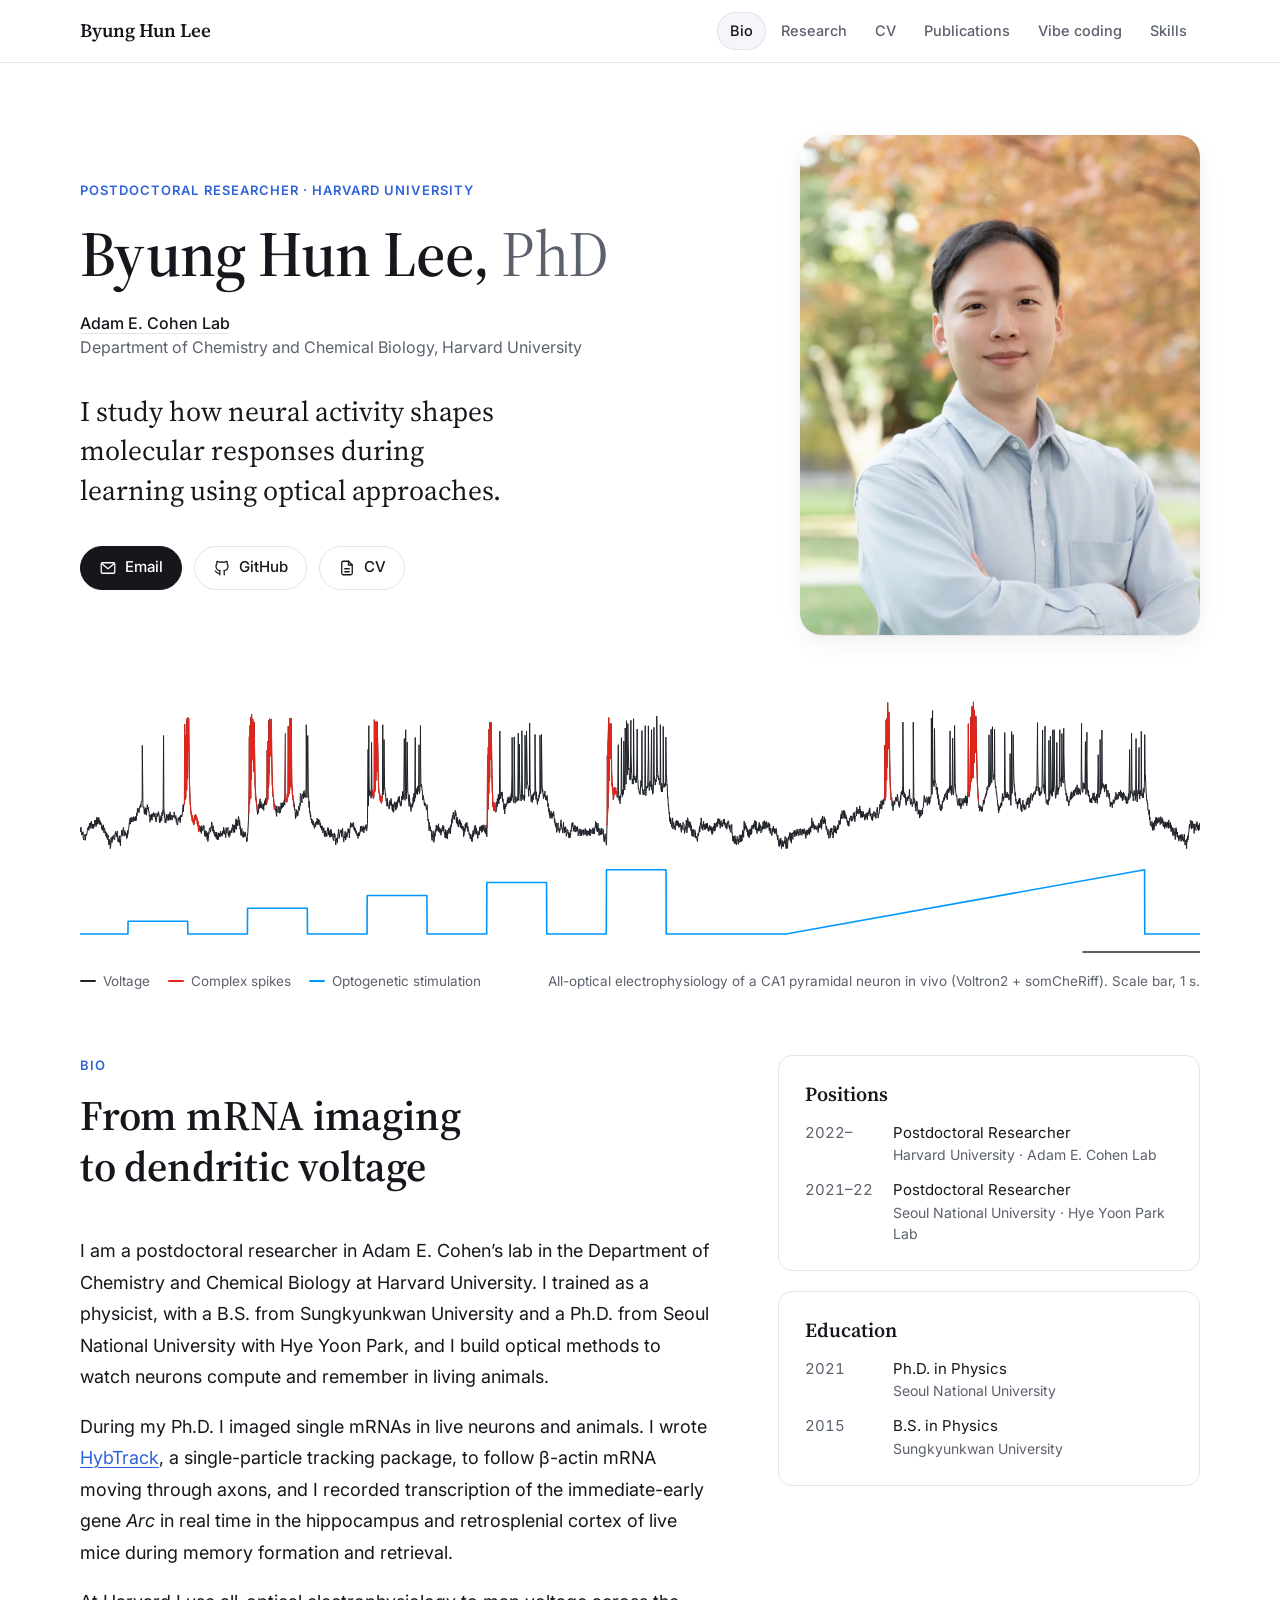
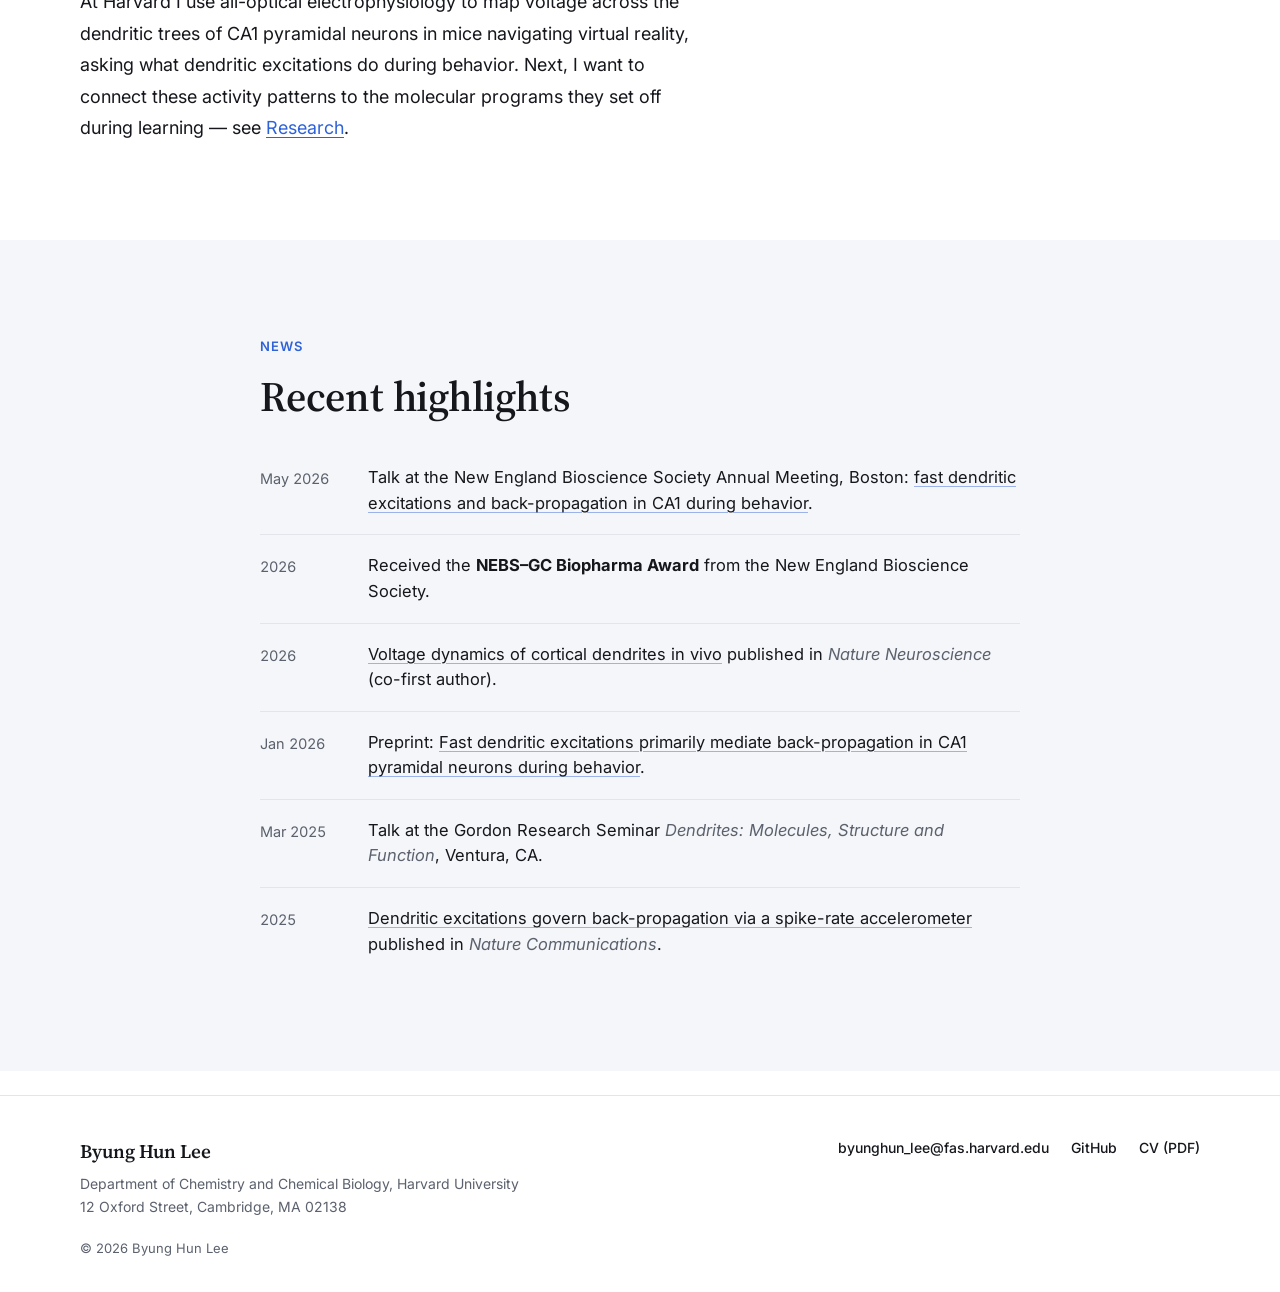
==== commit e2602f21: "Split the site into tabs: Bio, Research, CV, Publications, Vibe coding, Skills Each tab is its own p" ====
--- a/index.html
+++ b/index.html
@@ -13,17 +13,16 @@
 
   <meta property="og:type" content="profile">
   <meta property="og:title" content="Byung Hun Lee, PhD">
-  <meta property="og:description" content="How neural activity shapes molecular responses during learning — optical approaches in behaving mice.">
+  <meta property="og:description" content="Byung Hun Lee, PhD — postdoctoral researcher in the Adam E. Cohen Lab at Harvard University, studying how neural activity shapes molecular responses during learning using optical approaches.">
   <meta property="og:url" content="https://bhlee1117.github.io/">
   <meta property="og:image" content="https://bhlee1117.github.io/assets/img/og-image.jpg">
   <meta name="twitter:card" content="summary_large_image">
 
-  <link rel="icon" href="assets/img/favicon.svg" type="image/svg+xml">
+  <link rel="icon" href="/assets/img/favicon.svg" type="image/svg+xml">
   <link rel="preconnect" href="https://fonts.googleapis.com">
   <link rel="preconnect" href="https://fonts.gstatic.com" crossorigin>
   <link href="https://fonts.googleapis.com/css2?family=Inter:wght@400;500;600&family=Source+Serif+4:opsz,wght@8..60,400;8..60,600&display=swap" rel="stylesheet">
-  <link rel="stylesheet" href="assets/css/style.css">
-
+  <link rel="stylesheet" href="/assets/css/style.css">
   <script type="application/ld+json">
   {
     "@context": "https://schema.org",
@@ -47,13 +46,14 @@
 
   <header class="site-header">
     <nav class="nav container" aria-label="Primary">
-      <a class="brand" href="#top">Byung Hun Lee</a>
-      <ul class="nav-links">
-        <li><a href="#research">Research</a></li>
-        <li><a href="#experience">Experience</a></li>
-        <li><a href="#future">Future program</a></li>
-        <li><a href="#education">Education</a></li>
-        <li><a href="#contact">Contact</a></li>
+      <a class="brand" href="/">Byung Hun Lee</a>
+      <ul class="tabs">
+        <li><a href="/" aria-current="page">Bio</a></li>
+        <li><a href="/research/">Research</a></li>
+        <li><a href="/cv/">CV</a></li>
+        <li><a href="/publications/">Publications</a></li>
+        <li><a href="/projects/">Vibe coding</a></li>
+        <li><a href="/skills/">Skills</a></li>
       </ul>
     </nav>
   </header>
@@ -77,12 +77,15 @@
             <li><a class="button ghost" href="https://github.com/bhlee1117" rel="noopener">
               <svg aria-hidden="true" viewBox="0 0 24 24"><path d="M9 19c-4.3 1.4-4.3-2.5-6-3m12 5v-3.5c0-1 .1-1.4-.5-2 2.8-.3 5.5-1.4 5.5-6a4.6 4.6 0 0 0-1.3-3.2 4.2 4.2 0 0 0-.1-3.2s-1.1-.3-3.5 1.3a12.3 12.3 0 0 0-6.2 0C6.5 2.8 5.4 3.1 5.4 3.1a4.2 4.2 0 0 0-.1 3.2A4.6 4.6 0 0 0 4 9.5c0 4.6 2.7 5.7 5.5 6-.6.6-.6 1.2-.5 2V21"/></svg>
               GitHub</a></li>
+            <li><a class="button ghost" href="/cv/">
+              <svg aria-hidden="true" viewBox="0 0 24 24"><path d="M14 3H7a2 2 0 0 0-2 2v14a2 2 0 0 0 2 2h10a2 2 0 0 0 2-2V8z"/><path d="M14 3v5h5M9 13h6M9 17h6"/></svg>
+              CV</a></li>
           </ul>
         </div>
         <figure class="portrait">
           <picture>
-            <source srcset="assets/img/portrait.webp" type="image/webp">
-            <img src="assets/img/portrait.jpg" width="960" height="1200" alt="Portrait of Byung Hun Lee">
+            <source srcset="/assets/img/portrait.webp" type="image/webp">
+            <img src="/assets/img/portrait.jpg" width="960" height="1200" alt="Portrait of Byung Hun Lee">
           </picture>
         </figure>
       </div>
@@ -104,199 +107,71 @@
       </div>
     </section>
 
-    <!-- Research questions -->
-    <section class="section" id="research">
-      <div class="container">
-        <header class="section-head">
-          <p class="eyebrow">Research questions</p>
-          <h2>From activity patterns to molecular programs</h2>
-        </header>
-        <ol class="questions">
-          <li>
-            <span class="q-num">1</span>
-            <p>How do neurons determine molecular programs in response to neural activity, such as plateau potentials, and how do these programs shape subsequent neuronal function?</p>
-          </li>
-          <li>
-            <span class="q-num">2</span>
-            <p>How do learning rules that shape neural activity influence molecular responses?</p>
-          </li>
-        </ol>
-        <figure class="figure wide">
-          <button class="zoom" type="button" aria-label="Enlarge figure: Linking functional activity to gene expression">
-            <img src="assets/img/linking-activity-gene-expression.webp" width="944" height="530" loading="lazy"
-                 alt="Schematic linking functional activity (electrical, Ca2+ second messenger and synaptic-input signals) to gene expression (transcription, RNA localization and local translation) across milliseconds to hours of memory formation, organized as temporal, spatial and causal coupling.">
-          </button>
-          <figcaption>Linking functional activity to gene expression across time and space — <strong>temporal</strong>, <strong>spatial</strong> and <strong>causal</strong> coupling.</figcaption>
-        </figure>
+    <section class="section tight" id="bio">
+      <div class="container bio-grid">
+        <div>
+          <header class="section-head">
+            <p class="eyebrow">Bio</p>
+            <h2>From mRNA imaging to dendritic voltage</h2>
+          </header>
+          <div class="prose">
+            <p>I am a postdoctoral researcher in Adam E. Cohen’s lab in the Department of Chemistry and Chemical Biology at Harvard University. I trained as a physicist, with a B.S. from Sungkyunkwan University and a Ph.D. from Seoul National University with Hye Yoon Park, and I build optical methods to watch neurons compute and remember in living animals.</p>
+            <p>During my Ph.D. I imaged single mRNAs in live neurons and animals. I wrote <a href="https://github.com/bhlee1117/HybTrack" rel="noopener">HybTrack</a>, a single-particle tracking package, to follow β-actin mRNA moving through axons, and I recorded transcription of the immediate-early gene <i>Arc</i> in real time in the hippocampus and retrosplenial cortex of live mice during memory formation and retrieval.</p>
+            <p>At Harvard I use all-optical electrophysiology to map voltage across the dendritic trees of CA1 pyramidal neurons in mice navigating virtual reality, asking what dendritic excitations do during behavior. Next, I want to connect these activity patterns to the molecular programs they set off during learning — see <a href="/research/">Research</a>.</p>
+          </div>
+        </div>
+        <aside>
+          <div class="side-card">
+            <h2>Positions</h2>
+            <ul class="facts">
+              <li><span class="when">2022–</span><span class="what">Postdoctoral Researcher<span>Harvard University · Adam E. Cohen Lab</span></span></li>
+              <li><span class="when">2021–22</span><span class="what">Postdoctoral Researcher<span>Seoul National University · Hye Yoon Park Lab</span></span></li>
+            </ul>
+          </div>
+          <div class="side-card">
+            <h2>Education</h2>
+            <ul class="facts">
+              <li><span class="when">2021</span><span class="what">Ph.D. in Physics<span>Seoul National University</span></span></li>
+              <li><span class="when">2015</span><span class="what">B.S. in Physics<span>Sungkyunkwan University</span></span></li>
+            </ul>
+          </div>
+        </aside>
       </div>
     </section>
 
-    <!-- Research experience -->
-    <section class="section alt" id="experience">
-      <div class="container">
-        <header class="section-head">
-          <p class="eyebrow">Research experience</p>
-          <h2>Seeing activity and molecules in the living brain</h2>
-        </header>
-        <div class="cards">
-          <article class="card">
-            <figure class="figure">
-              <button class="zoom" type="button" aria-label="Enlarge figure: In vivo imaging of Arc mRNA">
-                <img src="assets/img/arc-mrna-imaging.webp" width="1112" height="491" loading="lazy"
-                     alt="Arc-PBS knock-in mouse crossed with PCP-GFP mouse to label endogenous Arc mRNA; hippocampal imaging window; Arc mRNA transcription sites in neuronal nuclei; two-photon microscope with spherical treadmill virtual reality; Ca2+ traces of Arc-negative and Arc-positive neurons.">
-              </button>
-            </figure>
-            <div class="card-body">
-              <p class="card-num">01</p>
-              <h3>In vivo imaging of <i>Arc</i> mRNA following memory formation</h3>
-              <p>Endogenous <i>Arc</i> mRNA is tagged with RNA stem-loop repeats (Arc-PBS × PCP-GFP mice), so nascent transcripts light up as transcription sites in hippocampal neurons of living mice. Pairing this with two-photon Ca<sup>2+</sup> imaging during virtual-reality behavior compares the activity of <i>Arc</i><sup>+</sup> and <i>Arc</i><sup>−</sup> neurons.</p>
-            </div>
-          </article>
-          <article class="card">
-            <figure class="figure">
-              <button class="zoom" type="button" aria-label="Enlarge figure: All-optical dendritic electrophysiology">
-                <img src="assets/img/dendritic-voltage-imaging.webp" width="948" height="550" loading="lazy"
-                     alt="CheRiff and Voltron2 in the membrane; optical access to hippocampus; reconstruction of a pyramidal neuron with basal, soma, trunk, oblique and distal compartments; simultaneous voltage traces from each compartment during stepped wide-field optogenetic stimulation.">
-              </button>
-            </figure>
-            <div class="card-body">
-              <p class="card-num">02</p>
-              <h3>All-optical dendritic electrophysiology in behaving mice</h3>
-              <p>Combining the optogenetic actuator CheRiff with the voltage indicator Voltron2 lets me stimulate neurons with light and record voltage simultaneously across the dendritic tree — basal, soma, trunk, oblique and distal branches — of hippocampal pyramidal neurons in awake mice.</p>
-            </div>
-          </article>
-        </div>
-
-        <!-- Movie: set data-yt to the YouTube video ID; the block stays hidden while it is empty -->
-        <figure class="video" id="movie" data-yt="" hidden>
-          <div class="video-frame">
-            <button class="video-play" type="button" aria-label="Play movie: voltage imaging of CA1 dendrites through a hippocampal prism">
-              <picture>
-                <source srcset="assets/img/movie-poster.webp" type="image/webp">
-                <img src="assets/img/movie-poster.jpg" width="1280" height="720" loading="lazy"
-                     alt="Rendering of a CA1 pyramidal neuron imaged through a prism, colored by recorded dendritic voltage during a spontaneous plateau potential, with a kymograph above.">
-              </picture>
-              <span class="play-icon" aria-hidden="true"><svg viewBox="0 0 24 24"><path d="M8 5.5v13l11-6.5z"/></svg></span>
-            </button>
-          </div>
-          <figcaption>
-            <strong>Movie.</strong> Voltage imaging of CA1 pyramidal-neuron dendrites through a hippocampal prism: recorded dendritic voltage mapped onto the reconstructed neurons during wide-field optogenetic stimulation and spontaneous plateau potentials.
-            <a class="yt-link" href="#" rel="noopener">Watch on YouTube</a>
-          </figcaption>
-        </figure>
-      </div>
-    </section>
-
-    <!-- Future program -->
-    <section class="section" id="future">
-      <div class="container">
-        <header class="section-head">
-          <p class="eyebrow">Future program</p>
-          <h2>Three directions</h2>
-        </header>
-
-        <article class="program">
-          <div class="program-text">
-            <p class="card-num">01</p>
-            <h3>AI-assisted programmable microscopy</h3>
-            <p>Programmable microscopy enables (i) adaptive imaging, (ii) real-time analysis and intervention, (iii) molecular tool screening, and (iv) closed-loop neural interfaces.</p>
-          </div>
-          <figure class="figure">
-            <button class="zoom" type="button" aria-label="Enlarge figure: AI-assisted programmable microscopy">
-              <img src="assets/img/ai-programmable-microscopy.webp" width="2000" height="939" loading="lazy"
-                   alt="Control software and a data-acquisition system drive modular devices — electrophysiology, camera, scanner, light patterning, behavior, amplifier, modulator, shutter, filter and detector — while an AI agent generates, revises and tests the control code, enabling adaptive microscopy, real-time analysis and intervention, molecular tool screening and closed-loop neural interfaces.">
-            </button>
-          </figure>
-        </article>
-
-        <article class="program">
-          <div class="program-text">
-            <p class="card-num">02</p>
-            <h3>Linking activity patterns to gene expression</h3>
-            <p>Combine (i) population voltage imaging, (ii) phototagging, and (iii) transcriptomic profiling to identify molecular responses associated with neural activity and build predictive models of activity-dependent gene expression.</p>
-          </div>
-          <div class="figure-pair">
-            <figure class="figure">
-              <button class="zoom" type="button" aria-label="Enlarge figure: Map the activity patterns that drive gene expression">
-                <img src="assets/img/activity-transcriptome-map.webp" width="2000" height="1528" loading="lazy"
-                     alt="Activity patterns during learning are related to gene-expression profiles through an unknown transfer matrix; workflow of imaging, online analysis, selecting and tagging target cells by a user-defined objective, and measuring the transcriptome.">
-              </button>
-              <figcaption>Mapping activity to transcription: image, analyze online, tag target cells, then profile their transcriptome.</figcaption>
-            </figure>
-            <figure class="figure">
-              <button class="zoom" type="button" aria-label="Enlarge figure: How does local input guide RNA localization?">
-                <img src="assets/img/rna-localization.webp" width="976" height="537" loading="lazy"
-                     alt="Voltage, calcium and glutamate signals in a neuron, with imaging of transcription, RNA transport along dendrites, and RNA localization near synapses receiving local input.">
-              </button>
-              <figcaption>Spatial coupling: how local voltage, Ca<sup>2+</sup> and glutamate signals guide RNA transport and localization in dendrites.</figcaption>
-            </figure>
-          </div>
-        </article>
-
-        <article class="program">
-          <div class="program-text">
-            <p class="card-num">03</p>
-            <h3>Shaping molecular responses through BCI</h3>
-            <p>Use operant closed-loop reinforcement to train specific neural activity patterns and test whether different patterns produce distinct molecular responses.</p>
-          </div>
-          <figure class="figure">
-            <button class="zoom" type="button" aria-label="Enlarge figure: Molecular programs underlying directed neural activity shift">
-              <img src="assets/img/bci-molecular-programs.webp" width="2000" height="835" loading="lazy"
-                   alt="Question: what molecular changes accompany a learned shift in neural activity? Approach: closed-loop reinforcement, delivering reward when a function of recorded neural activity exceeds a threshold. Readout: gene-expression patterns including transcription and RNA localization to target synapses.">
-            </button>
-          </figure>
-        </article>
-      </div>
-    </section>
-
-    <!-- Education -->
-    <section class="section alt" id="education">
+    <section class="section alt" id="news">
       <div class="container narrow">
         <header class="section-head">
-          <p class="eyebrow">Training</p>
-          <h2>Education &amp; positions</h2>
+          <p class="eyebrow">News</p>
+          <h2>Recent highlights</h2>
         </header>
-        <ol class="timeline">
-          <li>
-            <h3>Postdoctoral Researcher</h3>
-            <p>Adam E. Cohen Lab, Department of Chemistry and Chemical Biology, Harvard University</p>
-          </li>
-          <li>
-            <h3>Ph.D. in Physics</h3>
-            <p>Seoul National University · Advisor: Prof. Hyeyoon Park</p>
-          </li>
-          <li>
-            <h3>B.S. in Physics</h3>
-            <p>Sungkyunkwan University</p>
-          </li>
-        </ol>
-      </div>
-    </section>
-
-    <!-- Contact -->
-    <section class="section" id="contact">
-      <div class="container narrow contact">
-        <header class="section-head">
-          <p class="eyebrow">Contact</p>
-          <h2>Get in touch</h2>
-        </header>
-        <p class="contact-line"><a href="mailto:byunghun_lee@fas.harvard.edu">byunghun_lee@fas.harvard.edu</a></p>
-        <p class="muted">Department of Chemistry and Chemical Biology<br>Harvard University, Cambridge, MA</p>
+        <ul class="news">
+          <li><span class="when">May 2026</span><p class="what">Talk at the New England Bioscience Society Annual Meeting, Boston: <a href="https://doi.org/10.64898/2026.01.03.696606" rel="noopener">fast dendritic excitations and back-propagation in CA1 during behavior</a>.</p></li>
+          <li><span class="when">2026</span><p class="what">Received the <strong>NEBS–GC Biopharma Award</strong> from the New England Bioscience Society.</p></li>
+          <li><span class="when">2026</span><p class="what"><a href="https://doi.org/10.1038/s41593-026-02339-4" rel="noopener">Voltage dynamics of cortical dendrites in vivo</a> published in <em>Nature Neuroscience</em> (co-first author).</p></li>
+          <li><span class="when">Jan 2026</span><p class="what">Preprint: <a href="https://doi.org/10.64898/2026.01.03.696606" rel="noopener">Fast dendritic excitations primarily mediate back-propagation in CA1 pyramidal neurons during behavior</a>.</p></li>
+          <li><span class="when">Mar 2025</span><p class="what">Talk at the Gordon Research Seminar <em>Dendrites: Molecules, Structure and Function</em>, Ventura, CA.</p></li>
+          <li><span class="when">2025</span><p class="what"><a href="https://doi.org/10.1038/s41467-025-55819-9" rel="noopener">Dendritic excitations govern back-propagation via a spike-rate accelerometer</a> published in <em>Nature Communications</em>.</p></li>
+        </ul>
       </div>
     </section>
   </main>
 
   <footer class="site-footer">
-    <div class="container">
-      <p>© <span id="year">2026</span> Byung Hun Lee</p>
+    <div class="container footer-grid">
+      <div>
+        <a class="brand" href="/">Byung Hun Lee</a>
+        <p>Department of Chemistry and Chemical Biology, Harvard University<br>12 Oxford Street, Cambridge, MA 02138</p>
+      </div>
+      <ul class="footer-links">
+        <li><a href="mailto:byunghun_lee@fas.harvard.edu">byunghun_lee@fas.harvard.edu</a></li>
+        <li><a href="https://github.com/bhlee1117" rel="noopener">GitHub</a></li>
+        <li><a href="/assets/cv/Byung_Hun_Lee_CV.pdf">CV (PDF)</a></li>
+      </ul>
     </div>
+    <div class="container footer-meta">© <span id="year">2026</span> Byung Hun Lee</div>
   </footer>
 
-  <dialog class="lightbox" id="lightbox" aria-label="Enlarged figure">
-    <form method="dialog"><button class="close" aria-label="Close">×</button></form>
-    <img alt="">
-  </dialog>
-
-  <script src="assets/js/main.js" defer></script>
+  <script src="/assets/js/main.js" defer></script>
 </body>
 </html>
--- a/assets/css/style.css
+++ b/assets/css/style.css
@@ -84,17 +84,27 @@
   -webkit-backdrop-filter: saturate(1.4) blur(10px);
   border-bottom: 1px solid var(--line);
 }
-.nav { display: flex; align-items: center; justify-content: space-between; height: 60px; gap: 16px; }
+.nav { display: flex; align-items: center; justify-content: space-between; height: 62px; gap: 24px; }
 .brand { font-family: var(--serif); font-weight: 600; font-size: 19px; color: var(--text); text-decoration: none; white-space: nowrap; }
-.nav-links { display: flex; gap: 26px; list-style: none; margin: 0; padding: 0; }
-.nav-links a { color: var(--muted); text-decoration: none; font-size: 15px; font-weight: 500; }
-.nav-links a:hover { color: var(--text); }
-@media (max-width: 820px) {
-  .nav-links { gap: 16px; overflow-x: auto; scrollbar-width: none; }
-  .nav-links::-webkit-scrollbar { display: none; }
-  .nav-links li:nth-child(n+3) { display: none; }
-}
-@media (max-width: 420px) { .nav-links { display: none; } }
+.tabs { display: flex; gap: 2px; list-style: none; margin: 0; padding: 0; }
+.tabs a {
+  display: block; padding: 7px 13px; border-radius: 999px; white-space: nowrap;
+  color: var(--muted); font-size: 14.5px; font-weight: 500; text-decoration: none;
+  transition: color .15s ease, background .15s ease;
+}
+.tabs a:hover { color: var(--text); background: var(--surface); }
+.tabs a[aria-current="page"] { color: var(--text); background: var(--surface); box-shadow: inset 0 0 0 1px var(--line); }
+@media (max-width: 900px) {
+  html { scroll-padding-top: 112px; }
+  .nav { flex-direction: column; align-items: stretch; height: auto; gap: 0; padding-top: 12px; }
+  .tabs {
+    overflow-x: auto; scrollbar-width: none; margin: 8px -16px 0; padding: 0 16px 10px;
+    -webkit-mask-image: linear-gradient(to right, #000 calc(100% - 28px), transparent);
+    mask-image: linear-gradient(to right, #000 calc(100% - 28px), transparent);
+  }
+  .tabs::-webkit-scrollbar { display: none; }
+  .tabs a { padding: 6px 12px; font-size: 14px; }
+}
 
 /* ---------- Hero ---------- */
 .hero { padding: 72px 0 0; position: relative; overflow: hidden; }
@@ -204,7 +214,10 @@
 .card-body { padding: 18px 12px 12px; }
 .card-num { font: 600 13px/1 var(--sans); letter-spacing: .1em; color: var(--accent); margin-bottom: 10px; }
 .card h3 { font-size: 23px; margin-bottom: 12px; }
-.card-body p:last-child { color: var(--muted); font-size: 16px; }
+.card-body p:not(.card-num):not(.card-link) { color: var(--muted); font-size: 16px; }
+.card-link { margin-top: 14px; font-size: 15px; font-weight: 600; }
+.card-link a { text-decoration: none; }
+.card-link a:hover { text-decoration: underline; }
 @media (max-width: 860px) { .cards { grid-template-columns: 1fr; } }
 
 /* Future program */
@@ -245,7 +258,7 @@
 .contact-line a:hover { border-color: var(--accent-2); }
 
 /* Footer */
-.site-footer { border-top: 1px solid var(--line); padding: 28px 0; color: var(--muted); font-size: 14px; }
+.site-footer { border-top: 1px solid var(--line); padding: 40px 0 32px; margin-top: 24px; color: var(--muted); font-size: 14px; }
 
 /* Lightbox */
 .lightbox {
@@ -282,3 +295,132 @@
 .video figcaption strong { color: var(--text); font-weight: 600; }
 .yt-link { white-space: nowrap; margin-left: 6px; }
 @media (max-width: 640px) { .play-icon { width: 60px; height: 60px; margin: -30px 0 0 -30px; } .play-icon svg { width: 24px; height: 24px; } }
+
+/* ---------- Sub-page header ---------- */
+.page-head { padding: 72px 0 8px; }
+.page-head h1 { font-size: clamp(36px, 5vw, 54px); letter-spacing: -.01em; }
+.lead { margin-top: 18px; font-family: var(--serif); font-size: clamp(19px, 2.2vw, 23px); line-height: 1.5; color: var(--muted); max-width: 62ch; }
+.page-actions { display: flex; flex-wrap: wrap; gap: 12px; margin-top: 28px; }
+.section.tight { padding-top: 56px; }
+@media (max-width: 640px) { .page-head { padding-top: 44px; } }
+
+/* ---------- Bio ---------- */
+.bio-grid { display: grid; grid-template-columns: minmax(0, 1.5fr) minmax(0, 1fr); gap: 64px; align-items: start; }
+.prose p { font-size: 18px; line-height: 1.75; }
+.prose p + p { margin-top: 18px; }
+.side-card { background: var(--card); border: 1px solid var(--line); border-radius: var(--radius); padding: 26px; }
+.side-card + .side-card { margin-top: 20px; }
+.side-card h2 { font-size: 20px; margin-bottom: 16px; }
+.facts { list-style: none; margin: 0; padding: 0; display: grid; gap: 14px; }
+.facts li { display: grid; grid-template-columns: 76px 1fr; gap: 12px; font-size: 15px; line-height: 1.5; }
+.facts .when { color: var(--muted); font-variant-numeric: tabular-nums; }
+.facts .what span { display: block; color: var(--muted); font-size: 14px; }
+.news { list-style: none; margin: 0; padding: 0; display: grid; gap: 0; }
+.news li { display: grid; grid-template-columns: 88px 1fr; gap: 20px; padding: 18px 0; border-top: 1px solid var(--line); }
+.news li:first-child { border-top: none; padding-top: 0; }
+.news .when { color: var(--muted); font-size: 14.5px; font-variant-numeric: tabular-nums; padding-top: 2px; }
+.news .what { font-size: 16.5px; line-height: 1.55; }
+.news .what a { color: var(--text); text-decoration-color: color-mix(in srgb, var(--accent) 45%, transparent); }
+.news .what a:hover { color: var(--accent); }
+.news .what em { color: var(--muted); font-style: italic; }
+@media (max-width: 860px) { .bio-grid { grid-template-columns: 1fr; gap: 40px; } }
+@media (max-width: 520px) { .news li { grid-template-columns: 1fr; gap: 4px; } }
+
+/* ---------- CV ---------- */
+.cv-block { display: grid; grid-template-columns: 220px minmax(0, 1fr); gap: 20px 48px; padding: 44px 0; border-top: 1px solid var(--line); }
+.cv-block:first-child { border-top: none; padding-top: 8px; }
+.cv-block > h2 { font-size: 22px; }
+.cv-list { list-style: none; margin: 0; padding: 0; display: grid; gap: 22px; }
+.cv-item { display: grid; grid-template-columns: 150px minmax(0, 1fr); gap: 4px 24px; }
+.cv-when { color: var(--muted); font-size: 14.5px; font-variant-numeric: tabular-nums; padding-top: 2px; }
+.cv-what h3 { font-family: var(--sans); font-size: 17px; font-weight: 600; line-height: 1.4; text-wrap: pretty; }
+.cv-what p { color: var(--muted); font-size: 15.5px; margin-top: 2px; }
+.cv-bullets { margin: 0; padding-left: 20px; display: grid; gap: 14px; }
+.cv-bullets li { font-size: 16px; line-height: 1.65; }
+.cv-bullets li strong { font-weight: 600; }
+.cv-sub { font: 600 13px/1 var(--sans); letter-spacing: .08em; text-transform: uppercase; color: var(--accent); margin: 30px 0 14px; }
+.cv-sub:first-child { margin-top: 0; }
+@media (max-width: 860px) { .cv-block { grid-template-columns: 1fr; gap: 20px; } }
+@media (max-width: 520px) { .cv-item { grid-template-columns: 1fr; } }
+
+/* ---------- Publications ---------- */
+.pub-stats { display: flex; flex-wrap: wrap; gap: 10px; margin-top: 26px; list-style: none; padding: 0; }
+.pub-stats li { padding: 7px 14px; border-radius: 999px; border: 1px solid var(--line); background: var(--card); font-size: 14.5px; color: var(--muted); }
+.pub-stats strong { color: var(--text); font-weight: 600; }
+.pub-group { padding: 44px 0; border-top: 1px solid var(--line); }
+.pub-group:first-child { border-top: none; padding-top: 8px; }
+.pub-group > h2 { font-size: 24px; margin-bottom: 26px; }
+.pub-list { list-style: none; margin: 0; padding: 0; display: grid; gap: 26px; }
+.pub { display: grid; grid-template-columns: 64px minmax(0, 1fr); gap: 4px 20px; }
+.pub-year { color: var(--muted); font-size: 14.5px; font-variant-numeric: tabular-nums; padding-top: 3px; }
+.pub-title { font-family: var(--serif); font-size: 19.5px; line-height: 1.38; font-weight: 600; }
+.pub-title a { color: var(--text); text-decoration: none; }
+.pub-title a:hover { color: var(--accent); text-decoration: underline; text-decoration-thickness: 1px; }
+.pub-authors { margin-top: 6px; font-size: 15px; color: var(--muted); line-height: 1.55; }
+.pub-authors strong { color: var(--text); font-weight: 600; }
+.pub-venue { margin-top: 4px; font-size: 15px; }
+.pub-venue em { font-style: italic; }
+.pub-tags { display: flex; flex-wrap: wrap; gap: 8px; margin-top: 10px; }
+.tag {
+  display: inline-flex; align-items: center; gap: 6px; padding: 3px 10px; border-radius: 999px;
+  font-size: 12.5px; font-weight: 600; line-height: 1.6; text-decoration: none;
+  color: var(--muted); border: 1px solid var(--line); background: var(--card);
+}
+a.tag:hover { color: var(--accent); border-color: var(--accent); }
+.tag.first { color: var(--accent-2); border-color: color-mix(in srgb, var(--accent-2) 35%, transparent); background: color-mix(in srgb, var(--accent-2) 8%, var(--card)); }
+.note { margin-top: 22px; font-size: 14px; color: var(--muted); }
+@media (max-width: 520px) { .pub { grid-template-columns: 1fr; } }
+
+/* ---------- Projects ---------- */
+.projects { display: grid; grid-template-columns: repeat(2, minmax(0, 1fr)); gap: 28px; }
+.project {
+  display: flex; flex-direction: column; background: var(--card); border: 1px solid var(--line);
+  border-radius: calc(var(--radius) + 4px); overflow: hidden;
+}
+.project-shot { aspect-ratio: 16 / 10; overflow: hidden; border-bottom: 1px solid var(--line); background: #0d1117; }
+.project-shot img { width: 100%; height: 100%; object-fit: cover; object-position: top left; }
+.project-shot.text {
+  display: grid; place-items: center; padding: 28px;
+  background: linear-gradient(135deg, color-mix(in srgb, var(--accent) 16%, var(--card)), color-mix(in srgb, var(--accent-2) 16%, var(--card)));
+}
+.project-shot.text p { font-family: var(--serif); font-size: clamp(20px, 2.4vw, 26px); line-height: 1.35; text-align: center; max-width: 22ch; color: var(--text); }
+.project-body { padding: 24px 26px 26px; display: flex; flex-direction: column; gap: 14px; flex: 1; }
+.project-body h2 { font-size: 26px; }
+.project-tagline { color: var(--accent); font-weight: 600; font-size: 15px; margin-top: -6px; }
+.project-body > p { font-size: 16px; line-height: 1.65; }
+.project-points { margin: 0; padding-left: 18px; display: grid; gap: 6px; color: var(--muted); font-size: 15px; }
+.chips { display: flex; flex-wrap: wrap; gap: 8px; list-style: none; margin: 0; padding: 0; }
+.chips li { padding: 4px 11px; border-radius: 999px; font-size: 13.5px; background: var(--surface); border: 1px solid var(--line); color: var(--text); }
+.project-links { display: flex; flex-wrap: wrap; gap: 10px; margin-top: auto; padding-top: 6px; }
+.button.small { height: 38px; padding: 0 15px; font-size: 14px; }
+.code-list { list-style: none; margin: 0; padding: 0; display: grid; grid-template-columns: repeat(2, minmax(0, 1fr)); gap: 0 40px; }
+.code-list li { padding: 16px 0; border-top: 1px solid var(--line); }
+.code-list a { font-weight: 600; text-decoration: none; }
+.code-list a:hover { text-decoration: underline; }
+.code-list p { color: var(--muted); font-size: 15px; margin-top: 2px; }
+@media (max-width: 860px) { .projects, .code-list { grid-template-columns: 1fr; } }
+
+/* ---------- Skills ---------- */
+.skills { display: grid; grid-template-columns: repeat(3, minmax(0, 1fr)); gap: 24px; }
+.skill { background: var(--card); border: 1px solid var(--line); border-radius: var(--radius); padding: 26px; display: flex; flex-direction: column; gap: 14px; }
+.skill-icon {
+  width: 44px; height: 44px; border-radius: 12px; display: grid; place-items: center;
+  background: color-mix(in srgb, var(--accent) 12%, var(--card)); color: var(--accent);
+}
+.skill:nth-child(even) .skill-icon { background: color-mix(in srgb, var(--accent-2) 12%, var(--card)); color: var(--accent-2); }
+.skill-icon svg { width: 22px; height: 22px; fill: none; stroke: currentColor; stroke-width: 1.8; stroke-linecap: round; stroke-linejoin: round; }
+.skill h2 { font-size: 21px; }
+.skill > p { color: var(--muted); font-size: 15px; line-height: 1.55; margin-top: -4px; }
+@media (max-width: 980px) { .skills { grid-template-columns: repeat(2, minmax(0, 1fr)); } }
+@media (max-width: 640px) { .skills { grid-template-columns: 1fr; } }
+
+/* ---------- Footer (multi-page) ---------- */
+.footer-grid { display: flex; flex-wrap: wrap; justify-content: space-between; gap: 18px 40px; }
+.footer-grid .brand { display: inline-block; margin-bottom: 6px; }
+.footer-grid p { line-height: 1.6; }
+.footer-links { list-style: none; margin: 0; padding: 0; display: flex; flex-wrap: wrap; gap: 8px 22px; align-items: flex-start; }
+.footer-links a { color: var(--text); text-decoration: none; font-weight: 500; }
+.footer-links a:hover { color: var(--accent); }
+.footer-meta { margin-top: 20px; font-size: 13px; }
+
+.prose-sm { font-size: 16.5px; line-height: 1.65; }
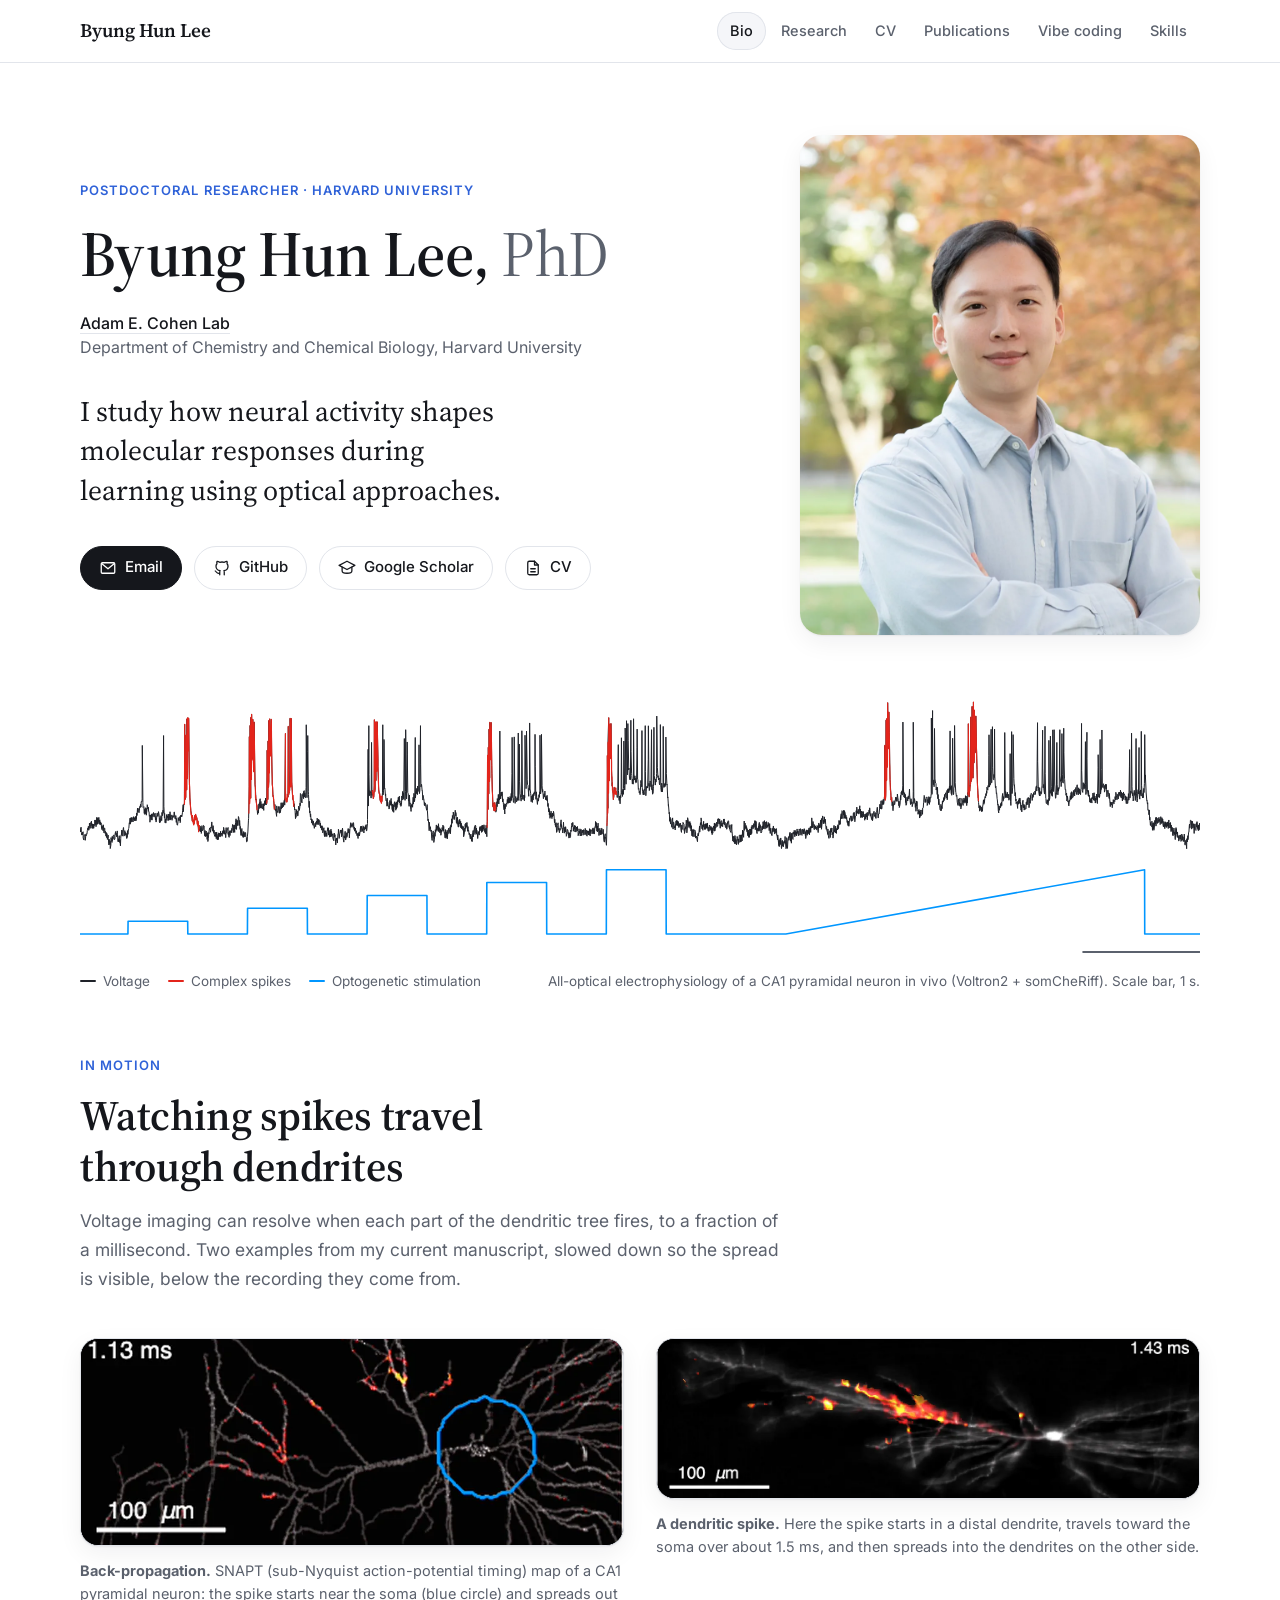
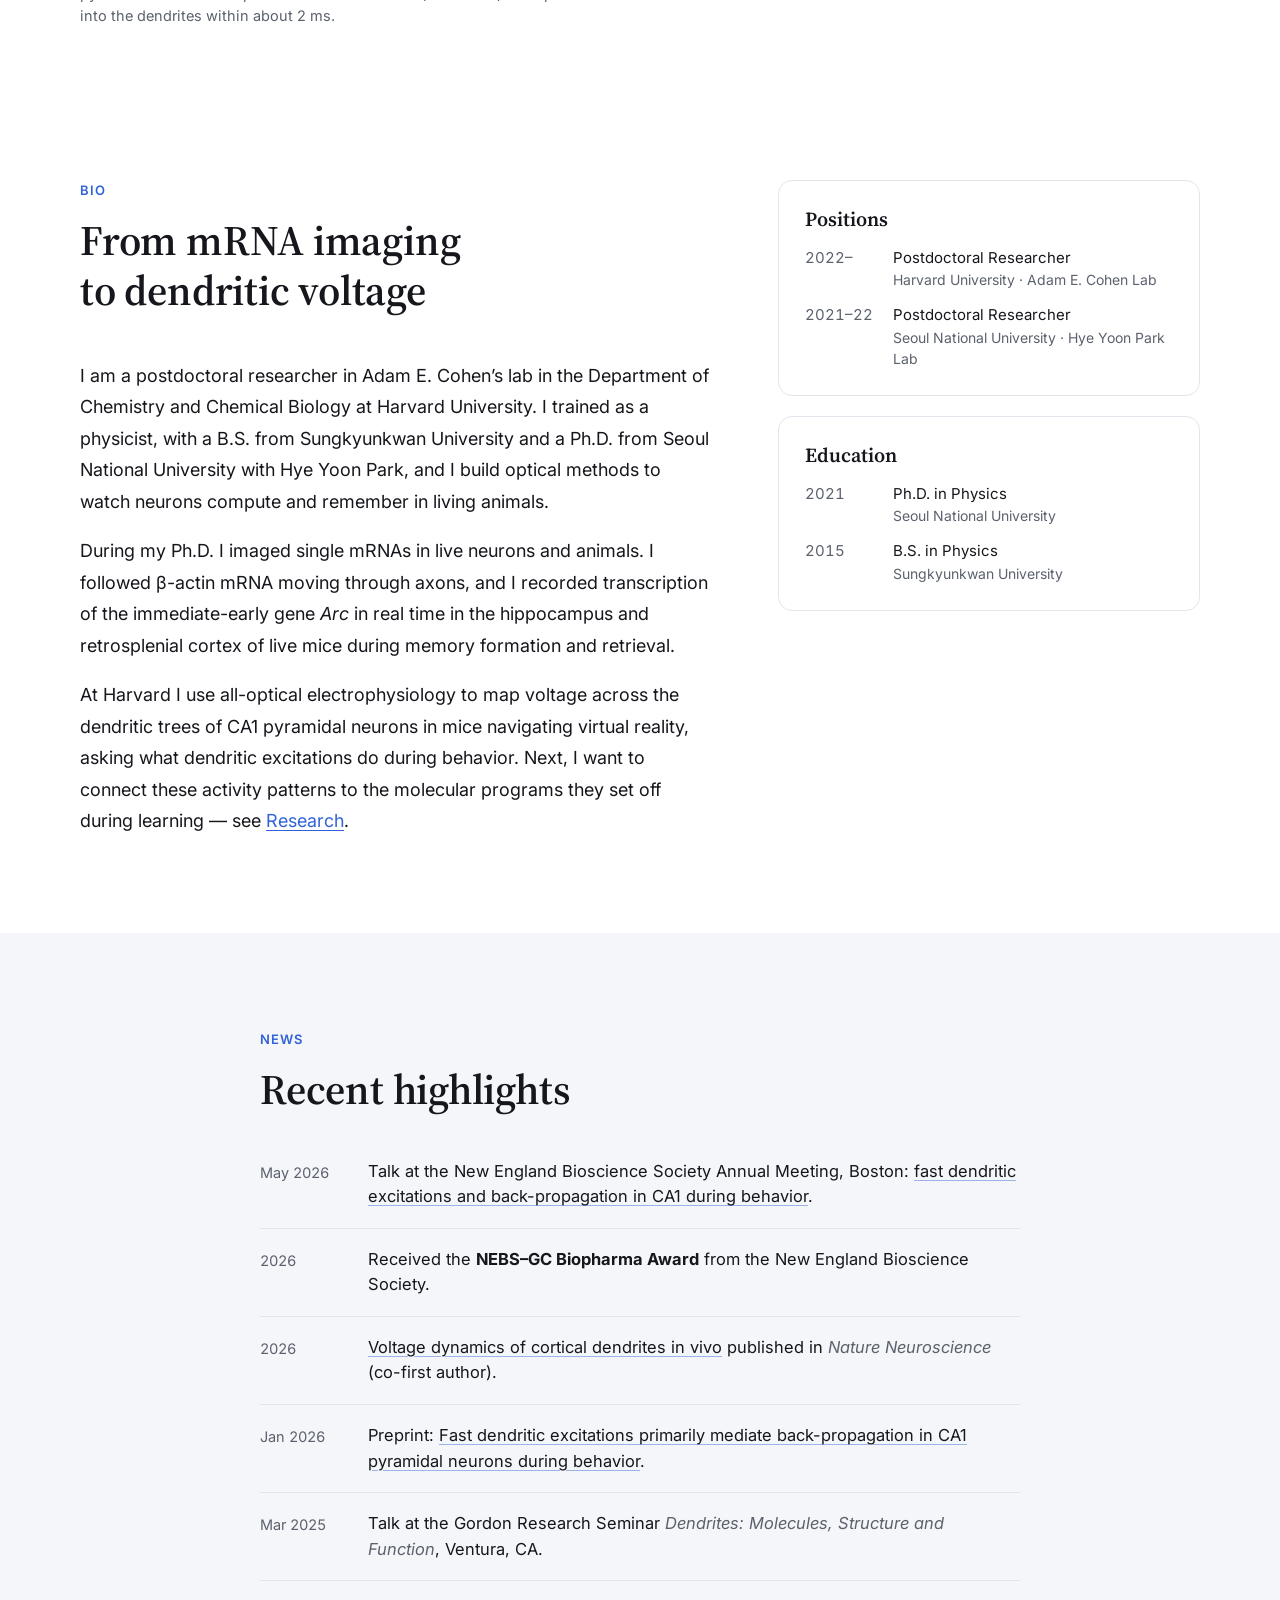
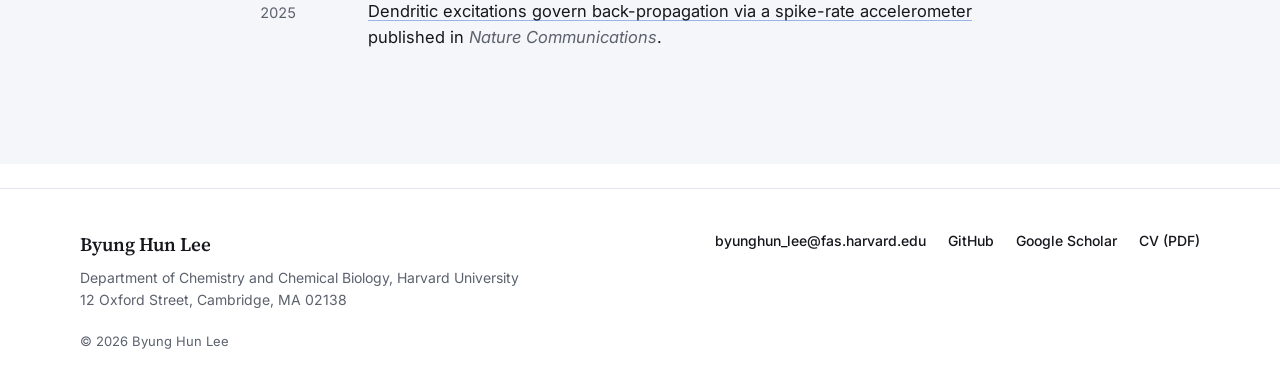
==== commit ad7bd594: "Add project pages, movies and the prism movie link - Bio: back-propagation and dendritic-spike maps " ====
--- a/index.html
+++ b/index.html
@@ -37,7 +37,7 @@
       { "@type": "CollegeOrUniversity", "name": "Seoul National University" },
       { "@type": "CollegeOrUniversity", "name": "Sungkyunkwan University" }
     ],
-    "sameAs": ["https://github.com/bhlee1117"]
+    "sameAs": ["https://github.com/bhlee1117", "https://scholar.google.com/citations?user=bluHPzY7HD0C"]
   }
   </script>
 </head>
@@ -77,6 +77,9 @@
             <li><a class="button ghost" href="https://github.com/bhlee1117" rel="noopener">
               <svg aria-hidden="true" viewBox="0 0 24 24"><path d="M9 19c-4.3 1.4-4.3-2.5-6-3m12 5v-3.5c0-1 .1-1.4-.5-2 2.8-.3 5.5-1.4 5.5-6a4.6 4.6 0 0 0-1.3-3.2 4.2 4.2 0 0 0-.1-3.2s-1.1-.3-3.5 1.3a12.3 12.3 0 0 0-6.2 0C6.5 2.8 5.4 3.1 5.4 3.1a4.2 4.2 0 0 0-.1 3.2A4.6 4.6 0 0 0 4 9.5c0 4.6 2.7 5.7 5.5 6-.6.6-.6 1.2-.5 2V21"/></svg>
               GitHub</a></li>
+            <li><a class="button ghost" href="https://scholar.google.com/citations?user=bluHPzY7HD0C" rel="noopener">
+              <svg aria-hidden="true" viewBox="0 0 24 24"><path d="M12 3 1.5 8.5 12 14l10.5-5.5z"/><path d="M5.5 11v5c0 1.7 2.9 3 6.5 3s6.5-1.3 6.5-3v-5"/></svg>
+              Google Scholar</a></li>
             <li><a class="button ghost" href="/cv/">
               <svg aria-hidden="true" viewBox="0 0 24 24"><path d="M14 3H7a2 2 0 0 0-2 2v14a2 2 0 0 0 2 2h10a2 2 0 0 0 2-2V8z"/><path d="M14 3v5h5M9 13h6M9 17h6"/></svg>
               CV</a></li>
@@ -107,6 +110,36 @@
       </div>
     </section>
 
+    <section class="section tight" id="movies">
+      <div class="container">
+        <header class="section-head">
+          <p class="eyebrow">In motion</p>
+          <h2>Watching spikes travel through dendrites</h2>
+          <p class="section-lead">Voltage imaging can resolve when each part of the dendritic tree fires, to a fraction of a millisecond. Two examples from my current manuscript, slowed down so the spread is visible, below the recording they come from.</p>
+        </header>
+        <div class="movie-row">
+                  <figure class="wide-media">
+            <div class="media-frame" style="aspect-ratio: 908 / 348">
+              <video class="loop-video speed-2x" autoplay muted loop playsinline preload="metadata" poster="/assets/video/snapt-bap-poster.webp"
+                     aria-label="Spike-timing map of a CA1 pyramidal neuron: activity appears near the soma and spreads outward into the dendrites over about two milliseconds.">
+                <source src="/assets/video/snapt-bap.mp4" type="video/mp4">
+              </video>
+            </div>
+            <figcaption><strong>Back-propagation.</strong> SNAPT (sub-Nyquist action-potential timing) map of a CA1 pyramidal neuron: the spike starts near the soma (blue circle) and spreads out into the dendrites within about 2 ms.</figcaption>
+          </figure>
+          <figure class="wide-media">
+            <div class="media-frame" style="aspect-ratio: 1294 / 384">
+              <video class="loop-video speed-2x" autoplay muted loop playsinline preload="metadata" poster="/assets/video/snapt-dendritic-spike-poster.webp"
+                     aria-label="Spike-timing map of a CA1 pyramidal neuron: activity starts in a distal dendrite, travels toward the soma, then spreads into the dendrites on the other side.">
+                <source src="/assets/video/snapt-dendritic-spike.mp4" type="video/mp4">
+              </video>
+            </div>
+            <figcaption><strong>A dendritic spike.</strong> Here the spike starts in a distal dendrite, travels toward the soma over about 1.5 ms, and then spreads into the dendrites on the other side.</figcaption>
+          </figure>
+        </div>
+      </div>
+    </section>
+
     <section class="section tight" id="bio">
       <div class="container bio-grid">
         <div>
@@ -116,7 +149,7 @@
           </header>
           <div class="prose">
             <p>I am a postdoctoral researcher in Adam E. Cohen’s lab in the Department of Chemistry and Chemical Biology at Harvard University. I trained as a physicist, with a B.S. from Sungkyunkwan University and a Ph.D. from Seoul National University with Hye Yoon Park, and I build optical methods to watch neurons compute and remember in living animals.</p>
-            <p>During my Ph.D. I imaged single mRNAs in live neurons and animals. I wrote <a href="https://github.com/bhlee1117/HybTrack" rel="noopener">HybTrack</a>, a single-particle tracking package, to follow β-actin mRNA moving through axons, and I recorded transcription of the immediate-early gene <i>Arc</i> in real time in the hippocampus and retrosplenial cortex of live mice during memory formation and retrieval.</p>
+            <p>During my Ph.D. I imaged single mRNAs in live neurons and animals. I followed β-actin mRNA moving through axons, and I recorded transcription of the immediate-early gene <i>Arc</i> in real time in the hippocampus and retrosplenial cortex of live mice during memory formation and retrieval.</p>
             <p>At Harvard I use all-optical electrophysiology to map voltage across the dendritic trees of CA1 pyramidal neurons in mice navigating virtual reality, asking what dendritic excitations do during behavior. Next, I want to connect these activity patterns to the molecular programs they set off during learning — see <a href="/research/">Research</a>.</p>
           </div>
         </div>
@@ -166,6 +199,7 @@
       <ul class="footer-links">
         <li><a href="mailto:byunghun_lee@fas.harvard.edu">byunghun_lee@fas.harvard.edu</a></li>
         <li><a href="https://github.com/bhlee1117" rel="noopener">GitHub</a></li>
+        <li><a href="https://scholar.google.com/citations?user=bluHPzY7HD0C" rel="noopener">Google Scholar</a></li>
         <li><a href="/assets/cv/Byung_Hun_Lee_CV.pdf">CV (PDF)</a></li>
       </ul>
     </div>
--- a/assets/css/style.css
+++ b/assets/css/style.css
@@ -393,12 +393,7 @@
 .chips li { padding: 4px 11px; border-radius: 999px; font-size: 13.5px; background: var(--surface); border: 1px solid var(--line); color: var(--text); }
 .project-links { display: flex; flex-wrap: wrap; gap: 10px; margin-top: auto; padding-top: 6px; }
 .button.small { height: 38px; padding: 0 15px; font-size: 14px; }
-.code-list { list-style: none; margin: 0; padding: 0; display: grid; grid-template-columns: repeat(2, minmax(0, 1fr)); gap: 0 40px; }
-.code-list li { padding: 16px 0; border-top: 1px solid var(--line); }
-.code-list a { font-weight: 600; text-decoration: none; }
-.code-list a:hover { text-decoration: underline; }
-.code-list p { color: var(--muted); font-size: 15px; margin-top: 2px; }
-@media (max-width: 860px) { .projects, .code-list { grid-template-columns: 1fr; } }
+@media (max-width: 860px) { .projects { grid-template-columns: 1fr; } }
 
 /* ---------- Skills ---------- */
 .skills { display: grid; grid-template-columns: repeat(3, minmax(0, 1fr)); gap: 24px; }
@@ -424,3 +419,82 @@
 .footer-meta { margin-top: 20px; font-size: 13px; }
 
 .prose-sm { font-size: 16.5px; line-height: 1.65; }
+
+/* ---------- Looping media ---------- */
+.media-frame { position: relative; border-radius: calc(var(--radius) + 4px); overflow: hidden; background: #0b0d12; border: 1px solid var(--line); box-shadow: var(--shadow); }
+.media-frame.square { aspect-ratio: 1 / 1; }
+.media-frame.wide { aspect-ratio: 16 / 9; }
+.media-frame video { display: block; width: 100%; height: 100%; object-fit: cover; }
+.feature-media { display: grid; grid-template-columns: minmax(0, 1.05fr) minmax(0, 1fr); gap: 56px; align-items: center; margin: 0; }
+.feature-media figcaption h2 { font-size: clamp(28px, 3.2vw, 38px); margin-bottom: 16px; }
+.feature-media figcaption p { font-size: 17.5px; line-height: 1.7; }
+.media-note { margin-top: 14px; color: var(--muted); font-size: 15px !important; }
+.media-band { padding: 40px 0 0; }
+.wide-media { margin: 0; }
+.wide-media figcaption { margin-top: 14px; font-size: 14.5px; color: var(--muted); line-height: 1.55; max-width: 80ch; }
+.project-shot video { display: block; width: 100%; height: 100%; object-fit: cover; object-position: top left; }
+@media (max-width: 860px) { .feature-media { grid-template-columns: 1fr; gap: 26px; } }
+.section-lead { margin-top: 16px; color: var(--muted); font-size: 17.5px; line-height: 1.65; max-width: 64ch; }
+.movie-stack { display: grid; gap: 40px; }
+.movie-row { display: grid; gap: 28px; align-items: start; }
+@media (min-width: 900px) { .movie-row { grid-template-columns: repeat(2, minmax(0, 1fr)); gap: 32px; } }
+
+/* The optopatch trace, repeated inside a section */
+.trace.in-section { margin: 0 0 8px; }
+.trace.in-section svg { animation: none; clip-path: none; }
+
+/* Project detail pages */
+.project-shot { position: relative; }
+.shot-link { position: absolute; inset: 0; z-index: 2; }
+.project-body h2 a { color: inherit; text-decoration: none; }
+.project-body h2 a:hover { color: var(--accent); text-decoration: underline; text-underline-offset: 4px; }
+.page-head .eyebrow a { color: inherit; text-decoration: none; }
+.page-head .eyebrow a:hover { color: var(--accent); }
+.project-tagline.big { font-size: 18px; margin: 10px 0 0; }
+.page-actions { display: flex; flex-wrap: wrap; gap: 10px; margin-top: 26px; }
+.detail-prose { display: grid; gap: 34px; }
+.detail-block h2 { font-size: 24px; margin-bottom: 12px; }
+.detail-block p { color: var(--muted); font-size: 16.5px; line-height: 1.7; margin: 0 0 12px; max-width: 72ch; }
+.detail-block p:last-child { margin-bottom: 0; }
+.back-link { margin: 0; font-size: 15px; }
+.spec-shot {
+  border: 1px solid var(--line); border-radius: calc(var(--radius) + 4px); background: var(--card);
+  box-shadow: var(--shadow); padding: 34px 28px; display: grid; gap: 18px; justify-items: center; text-align: center;
+}
+.spec-label { margin: 0; color: var(--muted); font-size: 15px; max-width: 60ch; }
+.spec-chain { margin: 0; display: flex; flex-wrap: wrap; gap: 8px; justify-content: center; }
+.spec-chain span {
+  font-family: var(--serif); font-size: clamp(15px, 1.7vw, 19px); padding: 7px 13px;
+  border: 1px solid var(--line); border-radius: 999px; background: var(--surface); color: var(--text);
+}
+
+/* Genesis pipeline schematic */
+.pipe-source {
+  border: 1px dashed var(--line); border-radius: var(--radius); background: var(--surface);
+  padding: 20px 22px; text-align: center; margin-bottom: 14px;
+}
+.pipe-source-title { margin: 0; font-family: var(--serif); font-size: 19px; }
+.pipe-source-sub { margin: 6px 0 0; color: var(--muted); font-size: 14.5px; }
+.pipe-source-figs { margin: 10px 0 0; color: var(--muted); font-size: 14.5px; font-variant-numeric: tabular-nums; }
+.pipe-source-figs strong { color: var(--text); }
+.pipe-source-figs span { margin: 0 10px; opacity: .5; }
+.pipeline { list-style: none; margin: 0; padding: 0; display: grid; gap: 14px; counter-reset: pipe; }
+.pipeline li {
+  position: relative; background: var(--card); border: 1px solid var(--line);
+  border-radius: var(--radius); padding: 18px 18px 20px; box-shadow: var(--shadow);
+}
+.pipeline li::before {
+  content: ""; position: absolute; left: 50%; top: -11px; width: 2px; height: 9px; background: var(--line);
+}
+.pipeline h3 { font-size: 17px; margin: 10px 0 6px; }
+.pipeline p { margin: 0; color: var(--muted); font-size: 14.5px; line-height: 1.55; }
+.pipe-n {
+  display: inline-grid; place-items: center; width: 24px; height: 24px; border-radius: 50%;
+  background: var(--accent); color: #fff; font-size: 13px; font-weight: 600;
+}
+:root[data-theme="dark"] .pipe-n, :root:not([data-theme="light"]) .pipe-n { color: #0e1014; }
+@media (min-width: 900px) {
+  .pipeline { grid-template-columns: repeat(5, minmax(0, 1fr)); gap: 12px; }
+  .pipeline li::before { left: -8px; top: 50%; width: 6px; height: 2px; }
+  .pipeline li:first-child::before { display: none; }
+}
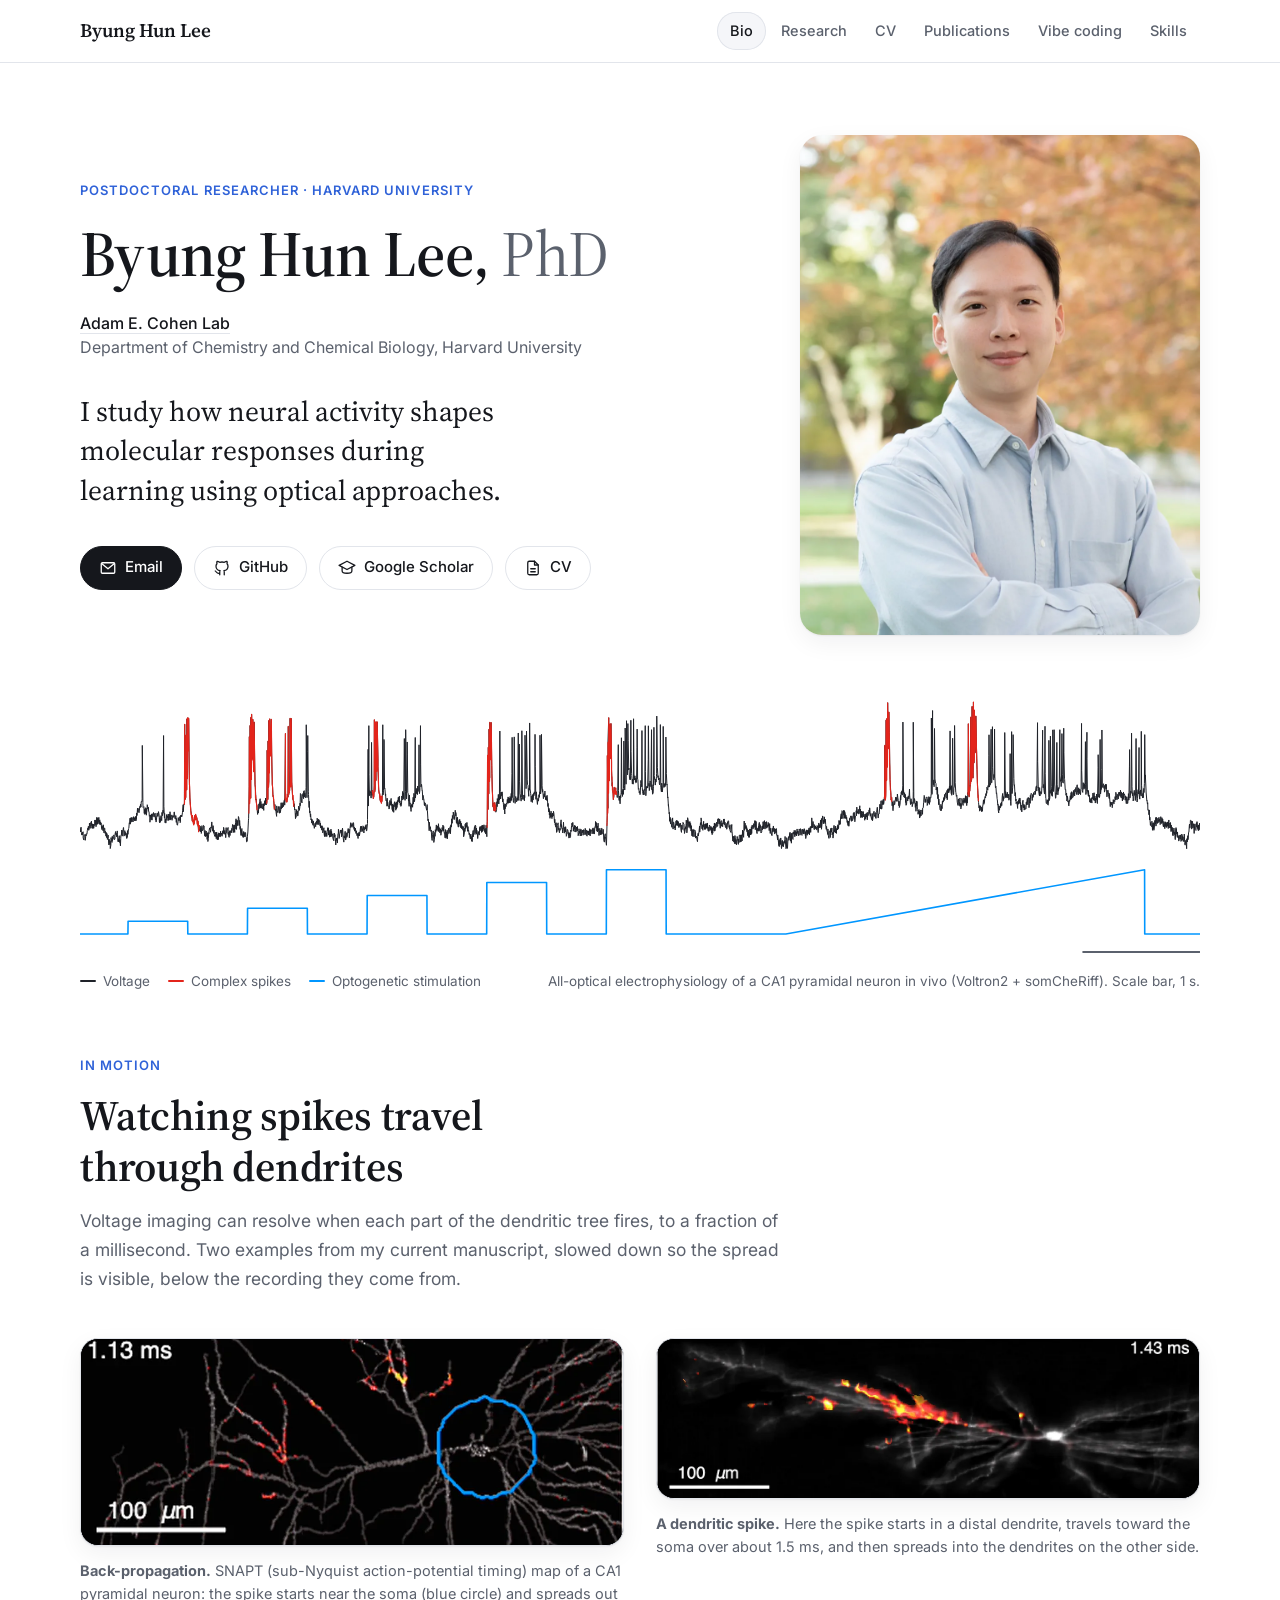
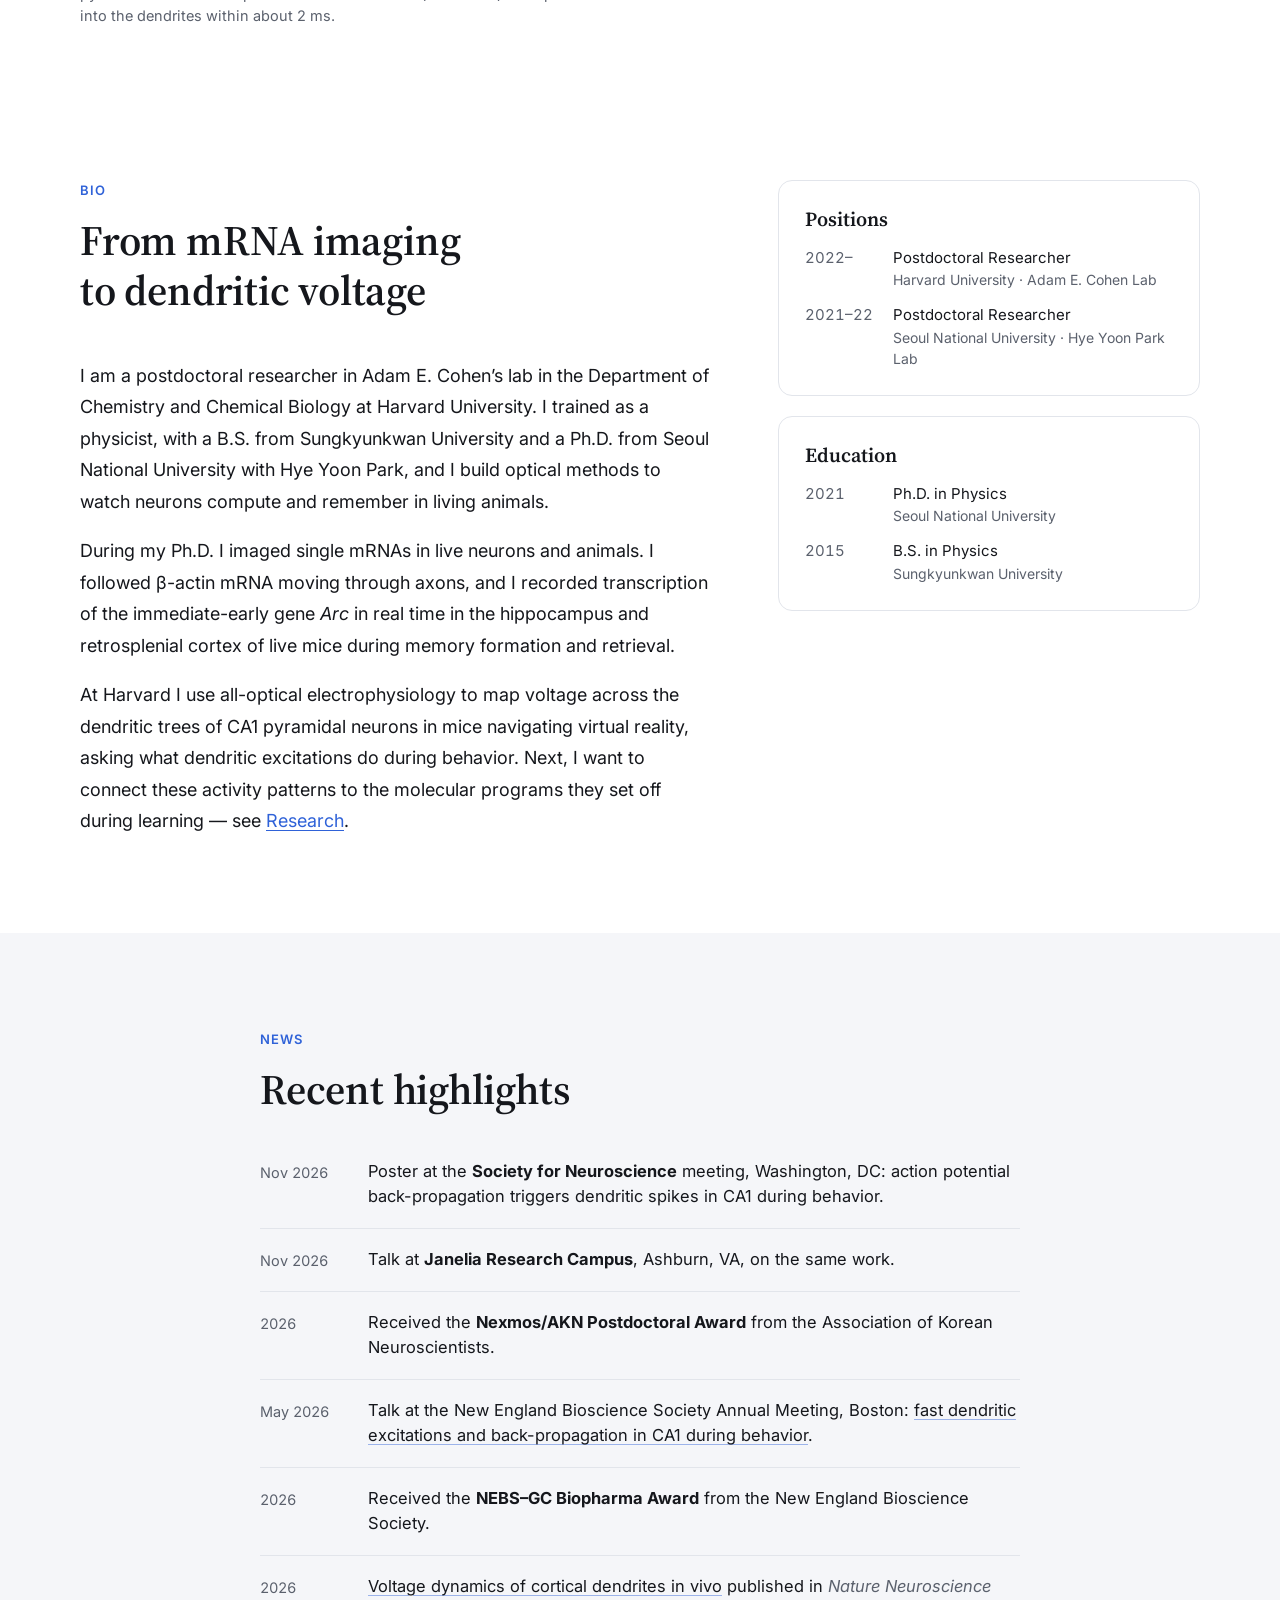
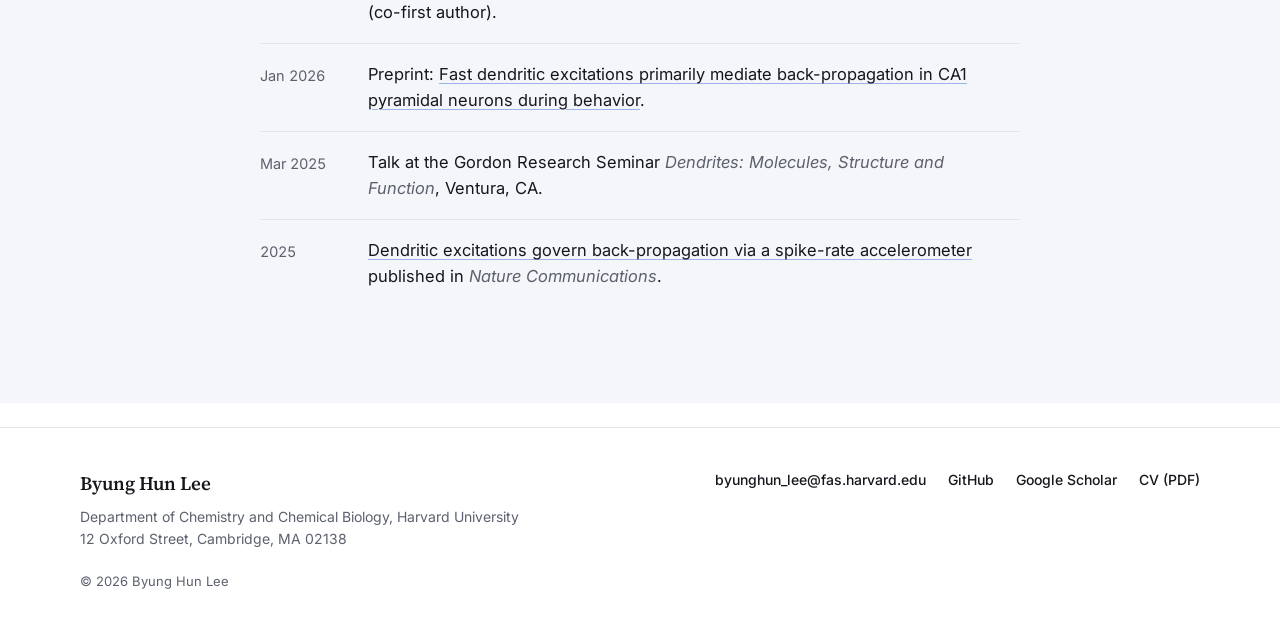
==== commit b3f40a2d: "Update CV to the November 2026 version Swap in the new PDF, add the Nexmos/AKN Postdoctoral Award, t" ====
--- a/index.html
+++ b/index.html
@@ -179,6 +179,9 @@
           <h2>Recent highlights</h2>
         </header>
         <ul class="news">
+          <li><span class="when">Nov 2026</span><p class="what">Poster at the <strong>Society for Neuroscience</strong> meeting, Washington, DC: action potential back-propagation triggers dendritic spikes in CA1 during behavior.</p></li>
+          <li><span class="when">Nov 2026</span><p class="what">Talk at <strong>Janelia Research Campus</strong>, Ashburn, VA, on the same work.</p></li>
+          <li><span class="when">2026</span><p class="what">Received the <strong>Nexmos/AKN Postdoctoral Award</strong> from the Association of Korean Neuroscientists.</p></li>
           <li><span class="when">May 2026</span><p class="what">Talk at the New England Bioscience Society Annual Meeting, Boston: <a href="https://doi.org/10.64898/2026.01.03.696606" rel="noopener">fast dendritic excitations and back-propagation in CA1 during behavior</a>.</p></li>
           <li><span class="when">2026</span><p class="what">Received the <strong>NEBS–GC Biopharma Award</strong> from the New England Bioscience Society.</p></li>
           <li><span class="when">2026</span><p class="what"><a href="https://doi.org/10.1038/s41593-026-02339-4" rel="noopener">Voltage dynamics of cortical dendrites in vivo</a> published in <em>Nature Neuroscience</em> (co-first author).</p></li>
--- a/assets/css/style.css
+++ b/assets/css/style.css
@@ -334,6 +334,9 @@
 .cv-item { display: grid; grid-template-columns: 150px minmax(0, 1fr); gap: 4px 24px; }
 .cv-when { color: var(--muted); font-size: 14.5px; font-variant-numeric: tabular-nums; padding-top: 2px; }
 .cv-what h3 { font-family: var(--sans); font-size: 17px; font-weight: 600; line-height: 1.4; text-wrap: pretty; }
+.cv-what h3 a { color: inherit; text-decoration: none; }
+.cv-what h3 a:hover { color: var(--accent); text-decoration: underline; text-underline-offset: 3px; }
+.cv-updated { margin: 10px 0 0; color: var(--muted); font-size: 15px; }
 .cv-what p { color: var(--muted); font-size: 15.5px; margin-top: 2px; }
 .cv-bullets { margin: 0; padding-left: 20px; display: grid; gap: 14px; }
 .cv-bullets li { font-size: 16px; line-height: 1.65; }
